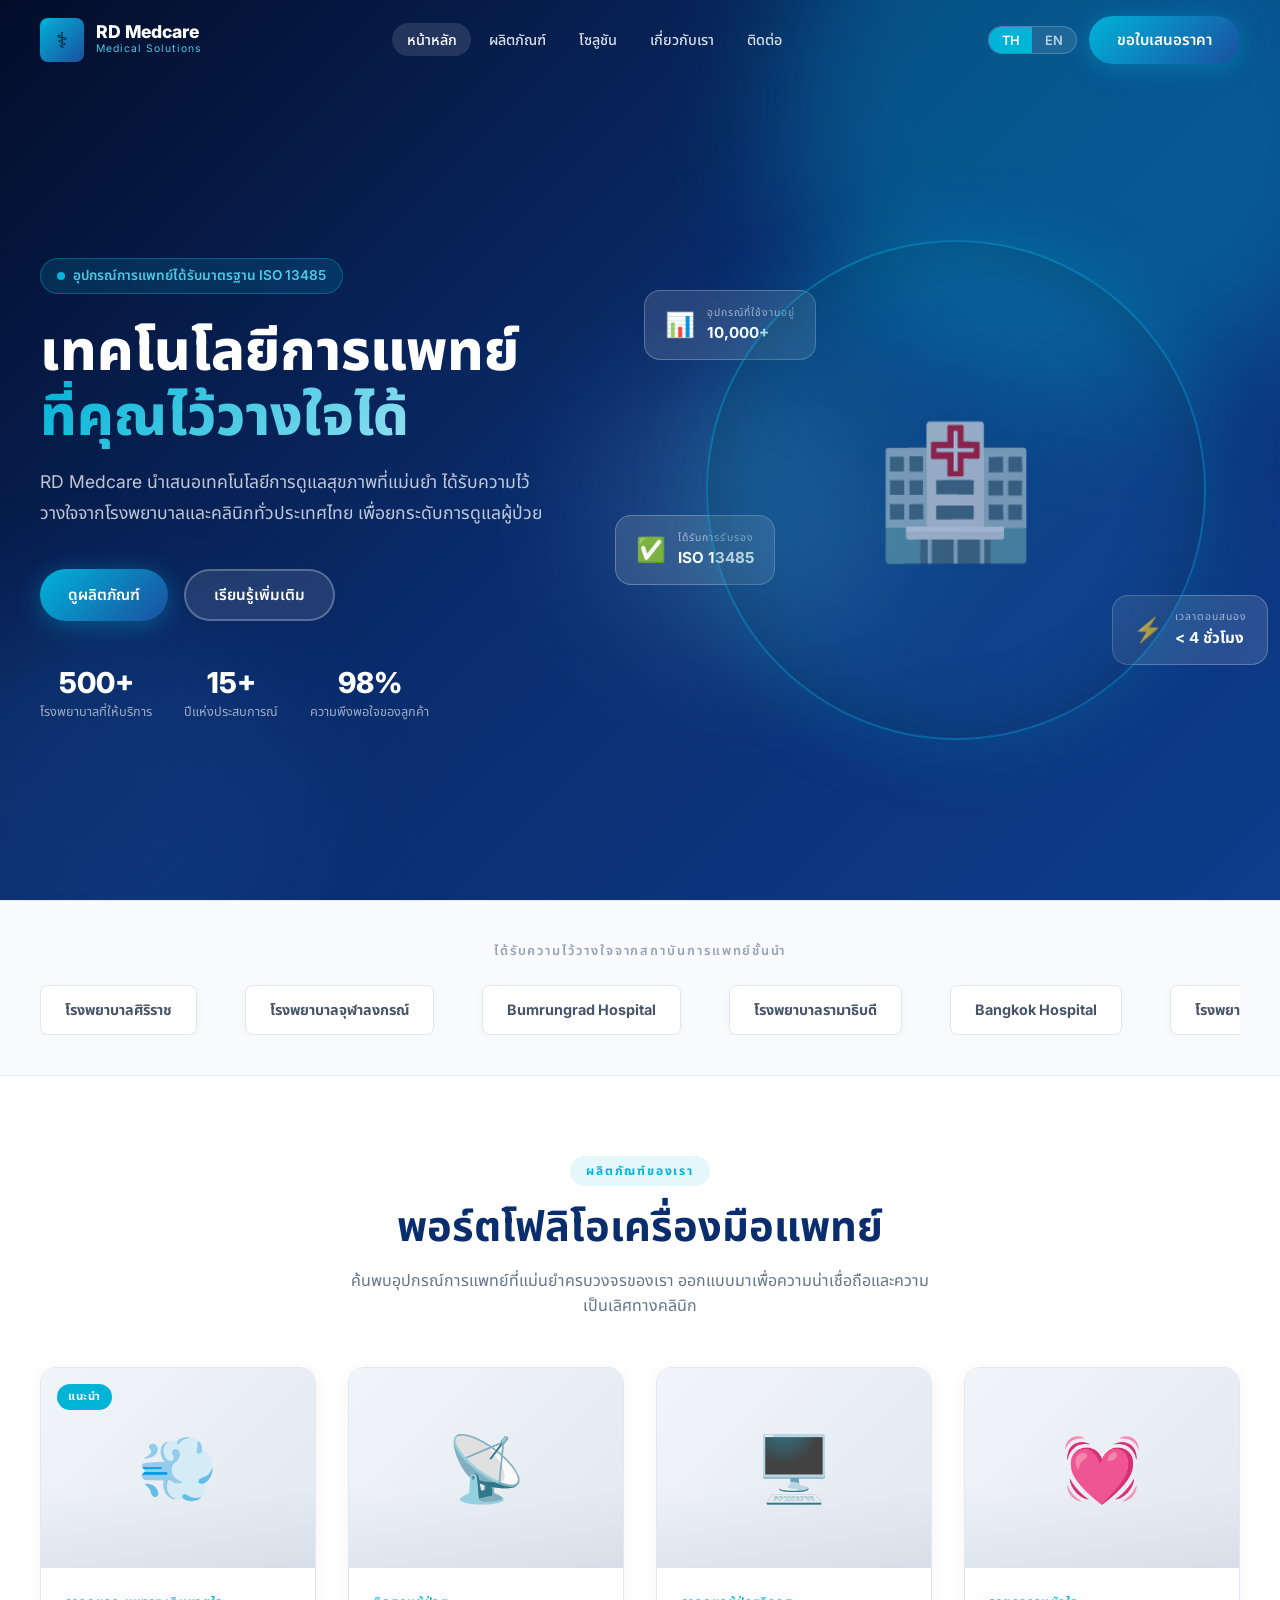
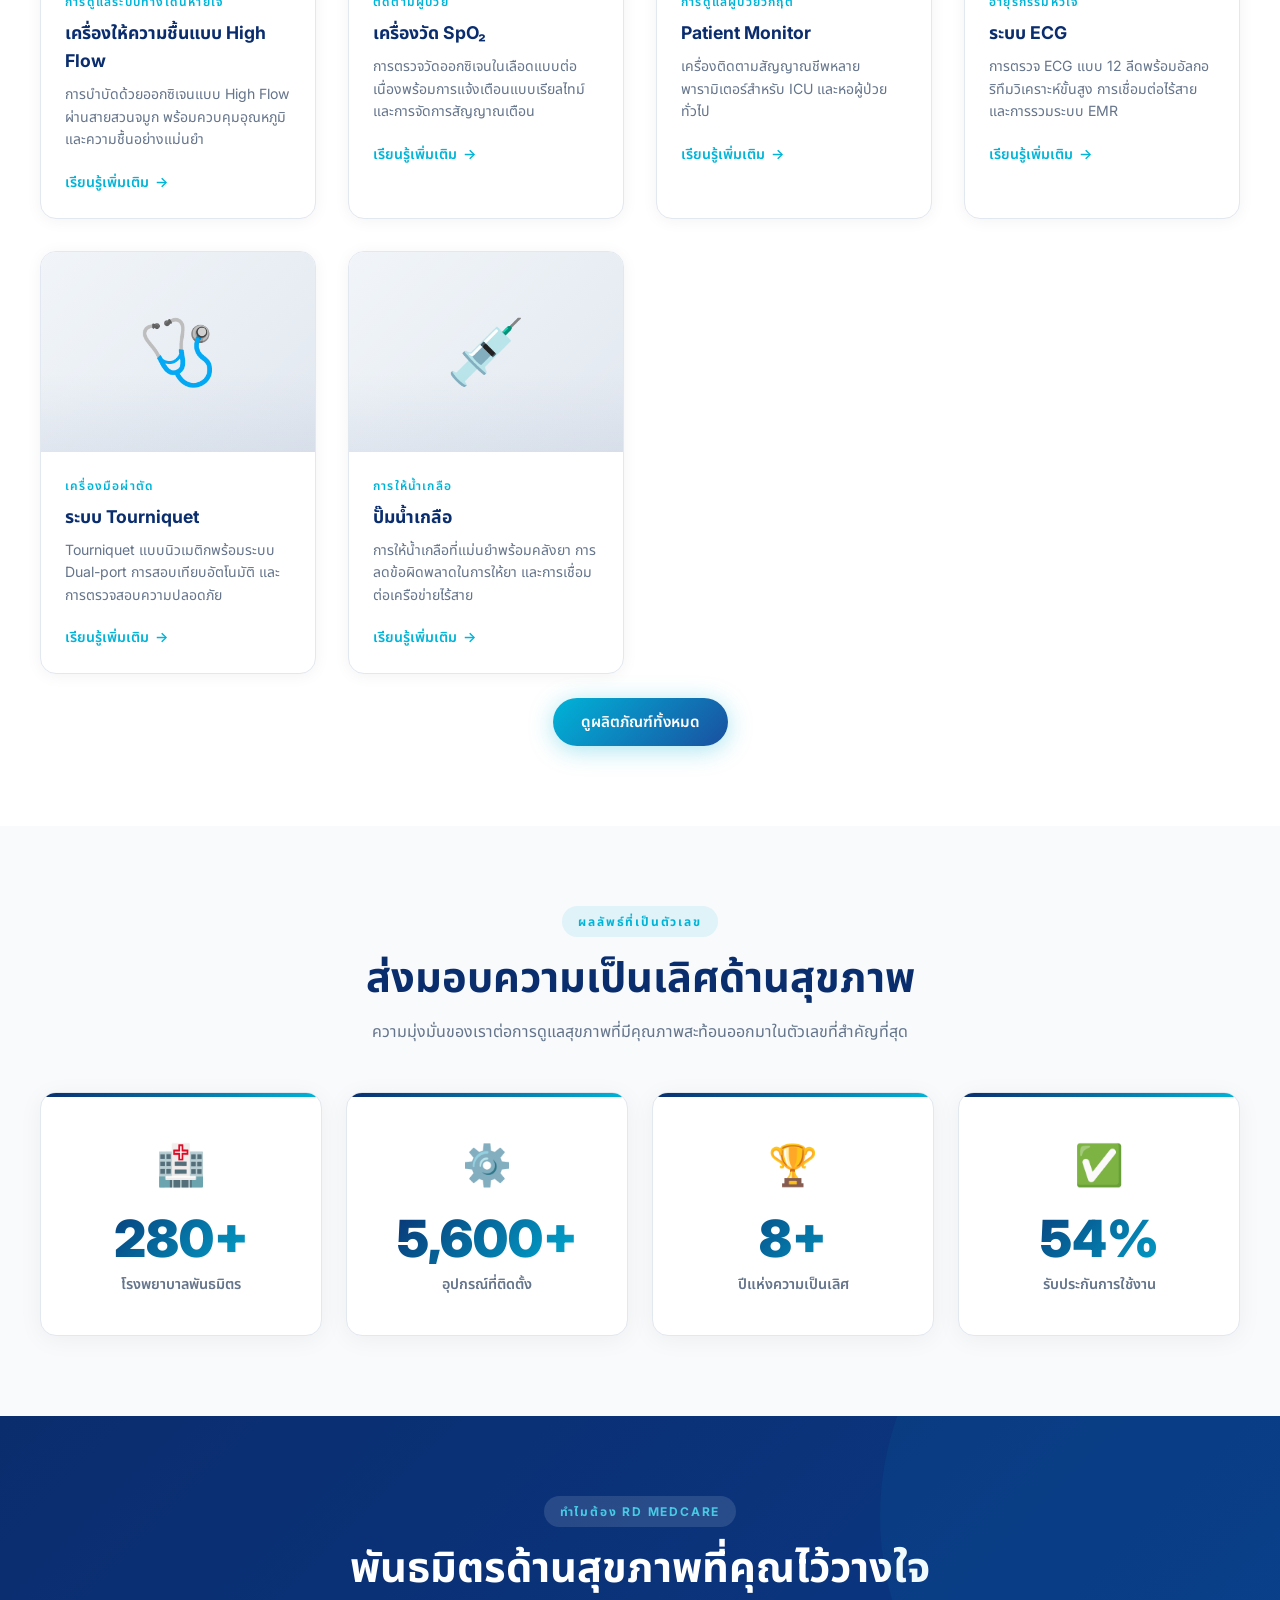
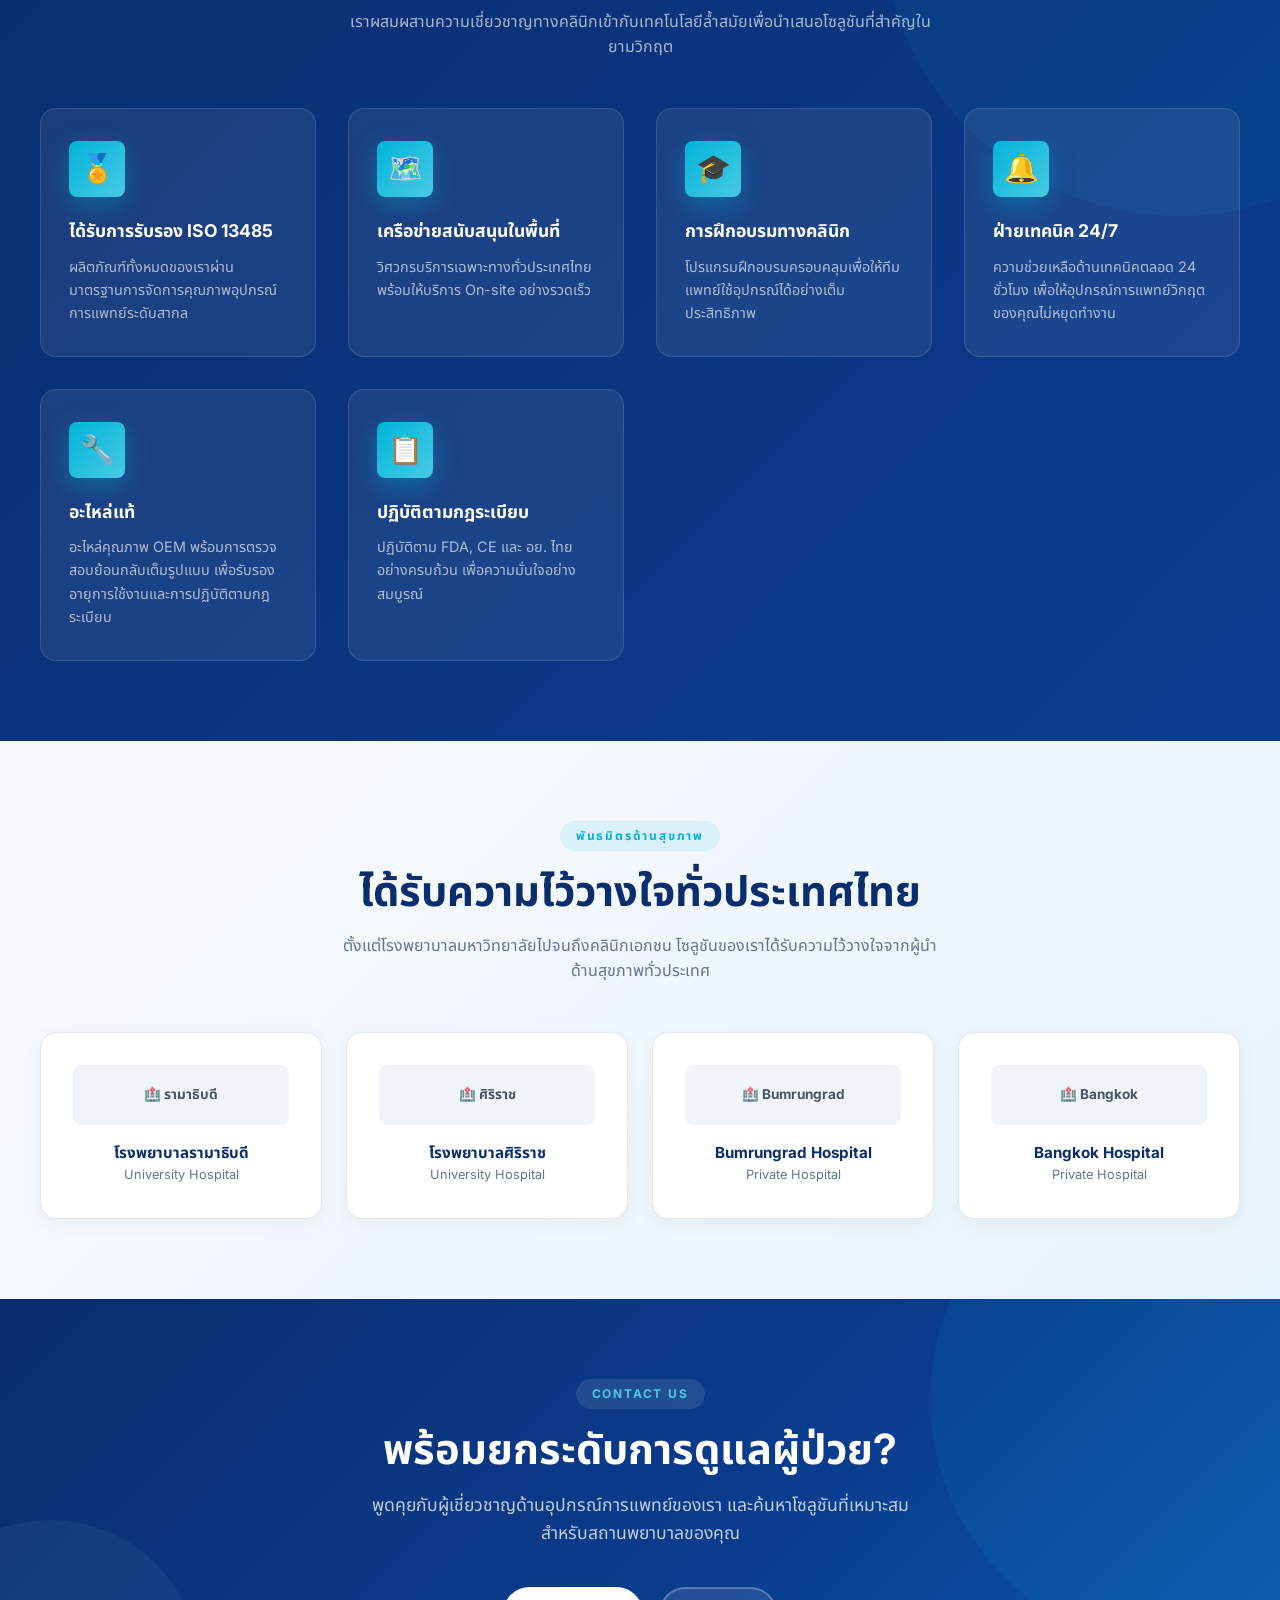
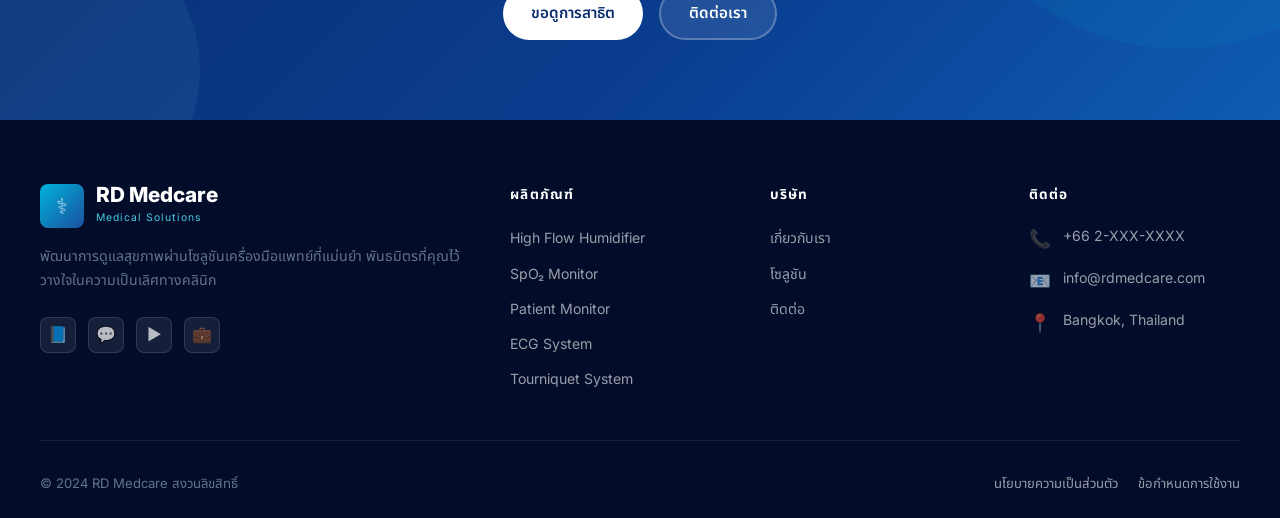
==== index.html @ b1c6a7ce "Initial RD Medcare Netlify website" ====
<!DOCTYPE html>
<html lang="th">
<head>
  <meta charset="UTF-8" />
  <meta name="viewport" content="width=device-width, initial-scale=1.0" />
  <title>RD Medcare – Advanced Medical Equipment Solutions Thailand</title>

  <!-- SEO Meta Tags -->
  <meta name="description" content="RD Medcare นำเสนออุปกรณ์การแพทย์ขั้นสูง ได้แก่ High Flow Humidifier, SpO2 Monitor, Patient Monitor, ECG System และ Tourniquet System สำหรับโรงพยาบาลและคลินิกทั่วประเทศไทย" />
  <meta name="keywords" content="medical equipment Thailand, high flow humidifier, SpO2 monitor, patient monitor, ECG system, tourniquet, อุปกรณ์การแพทย์, RD Medcare" />
  <meta name="author" content="RD Medcare" />
  <meta name="robots" content="index, follow" />
  <link rel="canonical" href="https://rdmedcare.netlify.app/" />

  <!-- Open Graph -->
  <meta property="og:type"        content="website" />
  <meta property="og:url"         content="https://rdmedcare.netlify.app/" />
  <meta property="og:title"       content="RD Medcare – Advanced Medical Equipment Solutions" />
  <meta property="og:description" content="Premium medical equipment solutions trusted by hospitals across Thailand." />
  <!-- REPLACE: og:image with real branded banner 1200x630px -->
  <meta property="og:image"       content="https://rdmedcare.netlify.app/assets/images/og-image.jpg" />
  <meta property="og:locale"      content="th_TH" />
  <meta property="og:locale:alternate" content="en_US" />

  <!-- Twitter Card -->
  <meta name="twitter:card"        content="summary_large_image" />
  <meta name="twitter:title"       content="RD Medcare – Medical Equipment Thailand" />
  <meta name="twitter:description" content="Premium medical equipment solutions trusted by hospitals across Thailand." />

  <!-- Fonts -->
  <link rel="preconnect" href="https://fonts.googleapis.com" />
  <link rel="preconnect" href="https://fonts.gstatic.com" crossorigin />
  <link href="https://fonts.googleapis.com/css2?family=Inter:wght@400;500;600;700;800;900&family=Noto+Sans+Thai:wght@400;500;600;700;800&display=swap" rel="stylesheet" />

  <!-- Styles -->
  <link rel="stylesheet" href="assets/css/styles.css" />

  <!-- Favicon: REPLACE with real favicon -->
  <link rel="icon" type="image/svg+xml" href="data:image/svg+xml,%3Csvg xmlns='http://www.w3.org/2000/svg' viewBox='0 0 100 100'%3E%3Crect width='100' height='100' rx='20' fill='%230a2d6e'/%3E%3Ctext y='72' x='50' text-anchor='middle' font-size='60' fill='%2300b4d8'%3E%E2%9A%95%3C/text%3E%3C/svg%3E" />

  <!-- Structured Data -->
  <script type="application/ld+json">
  {
    "@context": "https://schema.org",
    "@type": "MedicalOrganization",
    "name": "RD Medcare",
    "url": "https://rdmedcare.netlify.app",
    "logo": "https://rdmedcare.netlify.app/assets/images/logo.png",
    "description": "Leading medical equipment distributor in Thailand",
    "address": {
      "@type": "PostalAddress",
      "addressCountry": "TH"
    },
    "contactPoint": {
      "@type": "ContactPoint",
      "contactType": "sales",
      "availableLanguage": ["Thai", "English"]
    }
  }
  </script>
</head>
<body>

<!-- ════════════════════════════════════════════
     NAVBAR
════════════════════════════════════════════ -->
<nav class="navbar" id="navbar">
  <div class="container">
    <div class="nav-inner">
      <a href="index.html" class="nav-logo">
        <div class="nav-logo-icon">⚕</div>
        <div class="nav-logo-text">
          <span class="nav-logo-name">RD Medcare</span>
          <span class="nav-logo-tagline">Medical Solutions</span>
        </div>
      </a>

      <ul class="nav-links">
        <li><a href="index.html"    data-i18n="nav_home"     >Home</a></li>
        <li><a href="products.html" data-i18n="nav_products"  >Products</a></li>
        <li><a href="solutions.html"data-i18n="nav_solutions" >Solutions</a></li>
        <li><a href="about.html"    data-i18n="nav_about"     >About</a></li>
        <li><a href="contact.html"  data-i18n="nav_contact"   >Contact</a></li>
      </ul>

      <div class="nav-right">
        <div class="lang-switcher">
          <button class="lang-btn" data-lang="th">TH</button>
          <button class="lang-btn" data-lang="en">EN</button>
        </div>
        <a href="contact.html" class="btn btn-primary nav-cta" data-i18n="nav_cta">Get a Quote</a>
        <button class="hamburger" id="hamburger" aria-label="Menu">
          <span></span><span></span><span></span>
        </button>
      </div>
    </div>
  </div>
</nav>

<!-- Mobile Menu -->
<div class="mobile-menu" id="mobileMenu">
  <a href="index.html"    data-i18n="nav_home">Home</a>
  <a href="products.html" data-i18n="nav_products">Products</a>
  <a href="solutions.html"data-i18n="nav_solutions">Solutions</a>
  <a href="about.html"    data-i18n="nav_about">About</a>
  <a href="contact.html"  data-i18n="nav_contact">Contact</a>
  <a href="contact.html" class="btn btn-primary" data-i18n="nav_cta">Get a Quote</a>
</div>

<!-- ════════════════════════════════════════════
     HERO SECTION
════════════════════════════════════════════ -->
<section class="hero" id="home">
  <div class="hero-bg-orb orb-1"></div>
  <div class="hero-bg-orb orb-2"></div>
  <div class="hero-bg-orb orb-3"></div>

  <div class="container">
    <div class="hero-grid">
      <!-- Text -->
      <div class="hero-content">
        <div class="hero-badge" data-i18n="hero_badge">ISO 13485 Certified Medical Devices</div>
        <h1 class="hero-title">
          <span data-i18n="hero_title1">Advanced Medical</span><br/>
          <span class="gradient-text" data-i18n="hero_title2">Equipment Solutions</span>
        </h1>
        <p class="hero-desc" data-i18n="hero_desc">
          RD Medcare delivers precision healthcare technology trusted by hospitals and clinics across Thailand.
        </p>
        <div class="hero-actions">
          <a href="products.html" class="btn btn-primary" data-i18n="hero_cta1">Explore Products</a>
          <a href="about.html"    class="btn btn-outline" data-i18n="hero_cta2">Learn More</a>
        </div>
        <div class="hero-stats">
          <div class="hero-stat">
            <div class="hero-stat-num" data-i18n="hero_stat1_num">500+</div>
            <div class="hero-stat-label" data-i18n="hero_stat1_lbl">Hospitals Served</div>
          </div>
          <div class="hero-stat">
            <div class="hero-stat-num" data-i18n="hero_stat2_num">15+</div>
            <div class="hero-stat-label" data-i18n="hero_stat2_lbl">Years Experience</div>
          </div>
          <div class="hero-stat">
            <div class="hero-stat-num" data-i18n="hero_stat3_num">98%</div>
            <div class="hero-stat-label" data-i18n="hero_stat3_lbl">Client Satisfaction</div>
          </div>
        </div>
      </div>

      <!-- Visual -->
      <div class="hero-visual">
        <!-- Floating Info Cards -->
        <div class="hero-float-card float-card-1">
          <span class="card-icon">📊</span>
          <div class="card-info">
            <div class="card-label" data-i18n="hero_card1_lbl">Devices Active</div>
            <div class="card-value" data-i18n="hero_card1_val">10,000+</div>
          </div>
        </div>
        <div class="hero-float-card float-card-2">
          <span class="card-icon">⚡</span>
          <div class="card-info">
            <div class="card-label" data-i18n="hero_card2_lbl">Response Time</div>
            <div class="card-value" data-i18n="hero_card2_val">&lt; 4 Hours</div>
          </div>
        </div>
        <div class="hero-float-card float-card-3">
          <span class="card-icon">✅</span>
          <div class="card-info">
            <div class="card-label" data-i18n="hero_card3_lbl">Certified</div>
            <div class="card-value" data-i18n="hero_card3_val">ISO 13485</div>
          </div>
        </div>

        <!-- Hero image circle: REPLACE inner content with real product image -->
        <div class="hero-img-wrap">
          <div class="hero-img-circle">
            <!-- REPLACE: Place real product hero image here -->
            <!-- <img src="assets/images/hero-product.png" alt="RD Medcare Medical Equipment" style="width:85%; object-fit:contain; position:relative; z-index:1;" /> -->
            <span class="hero-img-placeholder">🏥</span>
          </div>
        </div>
      </div>
    </div>
  </div>
</section>

<!-- ════════════════════════════════════════════
     TRUSTED PARTNERS STRIP
════════════════════════════════════════════ -->
<div class="trusted-strip">
  <div class="container">
    <p class="trusted-label" data-i18n="trusted_label">Trusted by Leading Healthcare Institutions</p>
    <div class="logo-track-wrap">
      <div class="logo-track">
        <!-- REPLACE: Add real hospital/partner logos or keep as text -->
        <div class="logo-item">โรงพยาบาลศิริราช</div>
        <div class="logo-item">โรงพยาบาลจุฬาลงกรณ์</div>
        <div class="logo-item">Bumrungrad Hospital</div>
        <div class="logo-item">โรงพยาบาลรามาธิบดี</div>
        <div class="logo-item">Bangkok Hospital</div>
        <div class="logo-item">โรงพยาบาลมหาราชนครเชียงใหม่</div>
        <div class="logo-item">Samitivej Hospital</div>
        <div class="logo-item">โรงพยาบาลพระมงกุฎ</div>
        <div class="logo-item">Paolo Memorial Hospital</div>
        <div class="logo-item">โรงพยาบาลสงขลา</div>
      </div>
    </div>
  </div>
</div>

<!-- ════════════════════════════════════════════
     PRODUCT SHOWCASE
════════════════════════════════════════════ -->
<section class="section products-section" id="products">
  <div class="container">
    <div class="text-center">
      <span class="section-label" data-i18n="products_label">Our Products</span>
      <h2 class="section-title" data-i18n="products_title">Medical Equipment Portfolio</h2>
      <p class="section-subtitle" data-i18n="products_subtitle">
        Discover our comprehensive range of precision medical devices.
      </p>
    </div>

    <div class="grid-3">
      <!-- Product 1: High Flow Humidifier -->
      <div class="product-card fade-up">
        <div class="product-card-img">
          <!-- REPLACE: <img src="assets/images/products/high-flow-humidifier.jpg" alt="High Flow Humidifier" style="width:100%;height:100%;object-fit:cover;"/> -->
          <span class="product-card-badge" data-i18n="products_badge">Featured</span>
          💨
        </div>
        <div class="product-card-body">
          <div class="product-card-tag" data-i18n="prod1_tag">Respiratory Care</div>
          <h3 class="product-card-name" data-i18n="prod1_name">High Flow Humidifier</h3>
          <p class="product-card-desc" data-i18n="prod1_desc">Advanced high-flow nasal cannula therapy with precise temperature and humidity control.</p>
          <div class="product-card-footer">
            <a href="products.html#hfh" class="product-learn">
              <span data-i18n="prod_learn">Learn More</span> →
            </a>
          </div>
        </div>
      </div>

      <!-- Product 2: SpO2 Monitor -->
      <div class="product-card fade-up">
        <div class="product-card-img">
          <!-- REPLACE: <img src="assets/images/products/spo2-monitor.jpg" alt="SpO2 Monitor" style="width:100%;height:100%;object-fit:cover;"/> -->
          📡
        </div>
        <div class="product-card-body">
          <div class="product-card-tag" data-i18n="prod2_tag">Patient Monitoring</div>
          <h3 class="product-card-name" data-i18n="prod2_name">SpO₂ Monitor</h3>
          <p class="product-card-desc" data-i18n="prod2_desc">Continuous pulse oximetry monitoring with real-time alerts and waveform display.</p>
          <div class="product-card-footer">
            <a href="products.html#spo2" class="product-learn">
              <span data-i18n="prod_learn">Learn More</span> →
            </a>
          </div>
        </div>
      </div>

      <!-- Product 3: Patient Monitor -->
      <div class="product-card fade-up">
        <div class="product-card-img">
          <!-- REPLACE: <img src="assets/images/products/patient-monitor.jpg" alt="Patient Monitor" style="width:100%;height:100%;object-fit:cover;"/> -->
          🖥️
        </div>
        <div class="product-card-body">
          <div class="product-card-tag" data-i18n="prod3_tag">Critical Care</div>
          <h3 class="product-card-name" data-i18n="prod3_name">Patient Monitor</h3>
          <p class="product-card-desc" data-i18n="prod3_desc">Multi-parameter bedside monitor for comprehensive vital signs tracking in ICU and ward.</p>
          <div class="product-card-footer">
            <a href="products.html#pm" class="product-learn">
              <span data-i18n="prod_learn">Learn More</span> →
            </a>
          </div>
        </div>
      </div>

      <!-- Product 4: ECG System -->
      <div class="product-card fade-up">
        <div class="product-card-img">
          <!-- REPLACE: <img src="assets/images/products/ecg-system.jpg" alt="ECG System" style="width:100%;height:100%;object-fit:cover;"/> -->
          💓
        </div>
        <div class="product-card-body">
          <div class="product-card-tag" data-i18n="prod4_tag">Cardiology</div>
          <h3 class="product-card-name" data-i18n="prod4_name">ECG System</h3>
          <p class="product-card-desc" data-i18n="prod4_desc">12-lead diagnostic ECG with advanced analysis algorithms and wireless connectivity.</p>
          <div class="product-card-footer">
            <a href="products.html#ecg" class="product-learn">
              <span data-i18n="prod_learn">Learn More</span> →
            </a>
          </div>
        </div>
      </div>

      <!-- Product 5: Tourniquet System -->
      <div class="product-card fade-up">
        <div class="product-card-img">
          <!-- REPLACE: <img src="assets/images/products/tourniquet.jpg" alt="Tourniquet System" style="width:100%;height:100%;object-fit:cover;"/> -->
          🩺
        </div>
        <div class="product-card-body">
          <div class="product-card-tag" data-i18n="prod5_tag">Surgical Tools</div>
          <h3 class="product-card-name" data-i18n="prod5_name">Tourniquet System</h3>
          <p class="product-card-desc" data-i18n="prod5_desc">Pneumatic tourniquet with dual-port capability and comprehensive safety monitoring.</p>
          <div class="product-card-footer">
            <a href="products.html#tourniquet" class="product-learn">
              <span data-i18n="prod_learn">Learn More</span> →
            </a>
          </div>
        </div>
      </div>

      <!-- Product 6: Infusion Pump -->
      <div class="product-card fade-up">
        <div class="product-card-img">
          <!-- REPLACE: <img src="assets/images/products/infusion-pump.jpg" alt="Infusion Pump" style="width:100%;height:100%;object-fit:cover;"/> -->
          💉
        </div>
        <div class="product-card-body">
          <div class="product-card-tag" data-i18n="prod6_tag">Ventilation</div>
          <h3 class="product-card-name" data-i18n="prod6_name">Infusion Pump</h3>
          <p class="product-card-desc" data-i18n="prod6_desc">Precision volumetric infusion with drug library and dose error reduction system.</p>
          <div class="product-card-footer">
            <a href="products.html#infusion" class="product-learn">
              <span data-i18n="prod_learn">Learn More</span> →
            </a>
          </div>
        </div>
      </div>
    </div>

    <div class="text-center mt-3">
      <a href="products.html" class="btn btn-primary" data-i18n="products_view">View All Products</a>
    </div>
  </div>
</section>

<!-- ════════════════════════════════════════════
     INFOGRAPHIC / STATS SECTION
════════════════════════════════════════════ -->
<section class="section stats-section" id="stats">
  <div class="container">
    <div class="text-center">
      <span class="section-label" data-i18n="stats_label">Impact by Numbers</span>
      <h2 class="section-title" data-i18n="stats_title">Delivering Healthcare Excellence</h2>
      <p class="section-subtitle" data-i18n="stats_subtitle">
        Our commitment to quality healthcare is reflected in the numbers.
      </p>
    </div>

    <div class="grid-4">
      <div class="stat-card fade-up">
        <span class="stat-icon">🏥</span>
        <div class="stat-number" data-count="500" data-suffix="+">0+</div>
        <div class="stat-label" data-i18n="stat1_lbl">Partner Hospitals</div>
      </div>
      <div class="stat-card fade-up">
        <span class="stat-icon">⚙️</span>
        <div class="stat-number" data-count="10000" data-suffix="+">0+</div>
        <div class="stat-label" data-i18n="stat2_lbl">Devices Installed</div>
      </div>
      <div class="stat-card fade-up">
        <span class="stat-icon">🏆</span>
        <div class="stat-number" data-count="15" data-suffix="+">0+</div>
        <div class="stat-label" data-i18n="stat3_lbl">Years of Excellence</div>
      </div>
      <div class="stat-card fade-up">
        <span class="stat-icon">✅</span>
        <div class="stat-number" data-count="98" data-suffix="%">0%</div>
        <div class="stat-label" data-i18n="stat4_lbl">Uptime Guarantee</div>
      </div>
    </div>
  </div>
</section>

<!-- ════════════════════════════════════════════
     WHY CHOOSE RD MEDCARE
════════════════════════════════════════════ -->
<section class="section why-section" id="why">
  <div class="container">
    <div class="text-center">
      <span class="section-label" style="background:rgba(255,255,255,0.12);color:var(--accent-light);" data-i18n="why_label">Why RD Medcare</span>
      <h2 class="section-title text-white" data-i18n="why_title">Your Trusted Healthcare Partner</h2>
      <p class="section-subtitle" style="color:rgba(255,255,255,0.65);" data-i18n="why_subtitle">
        We combine clinical expertise with cutting-edge technology.
      </p>
    </div>

    <div class="grid-3">
      <div class="why-card fade-up">
        <div class="why-icon">🏅</div>
        <h3 class="why-title" data-i18n="why1_title">ISO 13485 Certified</h3>
        <p class="why-desc"  data-i18n="why1_desc">International medical device quality management standards.</p>
      </div>
      <div class="why-card fade-up">
        <div class="why-icon">🗺️</div>
        <h3 class="why-title" data-i18n="why2_title">Local Support Network</h3>
        <p class="why-desc"  data-i18n="why2_desc">Dedicated service engineers across Thailand for rapid on-site support.</p>
      </div>
      <div class="why-card fade-up">
        <div class="why-icon">🎓</div>
        <h3 class="why-title" data-i18n="why3_title">Clinical Training</h3>
        <p class="why-desc"  data-i18n="why3_desc">Comprehensive in-service training programs for your healthcare team.</p>
      </div>
      <div class="why-card fade-up">
        <div class="why-icon">🔔</div>
        <h3 class="why-title" data-i18n="why4_title">24/7 Technical Support</h3>
        <p class="why-desc"  data-i18n="why4_desc">Round-the-clock technical assistance to ensure zero downtime.</p>
      </div>
      <div class="why-card fade-up">
        <div class="why-icon">🔧</div>
        <h3 class="why-title" data-i18n="why5_title">Genuine Spare Parts</h3>
        <p class="why-desc"  data-i18n="why5_desc">OEM-quality parts with full traceability and regulatory compliance.</p>
      </div>
      <div class="why-card fade-up">
        <div class="why-icon">📋</div>
        <h3 class="why-title" data-i18n="why6_title">Regulatory Compliance</h3>
        <p class="why-desc"  data-i18n="why6_desc">Full compliance with FDA, CE, and Thai FDA requirements.</p>
      </div>
    </div>
  </div>
</section>

<!-- ════════════════════════════════════════════
     TRUSTED HEALTHCARE PARTNER
════════════════════════════════════════════ -->
<section class="section partners-section" id="partners">
  <div class="container">
    <div class="text-center">
      <span class="section-label" data-i18n="partners_label">Healthcare Partners</span>
      <h2 class="section-title" data-i18n="partners_title">Trusted Across Thailand</h2>
      <p class="section-subtitle" data-i18n="partners_subtitle">
        From university hospitals to private clinics, trusted by healthcare leaders nationwide.
      </p>
    </div>

    <div class="grid-4">
      <!-- REPLACE: Add real partner logos inside partner-logo div -->
      <div class="partner-card fade-up">
        <div class="partner-logo">🏥 รามาธิบดี</div>
        <div class="partner-name">โรงพยาบาลรามาธิบดี</div>
        <div class="partner-type">University Hospital</div>
      </div>
      <div class="partner-card fade-up">
        <div class="partner-logo">🏥 ศิริราช</div>
        <div class="partner-name">โรงพยาบาลศิริราช</div>
        <div class="partner-type">University Hospital</div>
      </div>
      <div class="partner-card fade-up">
        <div class="partner-logo">🏥 Bumrungrad</div>
        <div class="partner-name">Bumrungrad Hospital</div>
        <div class="partner-type">Private Hospital</div>
      </div>
      <div class="partner-card fade-up">
        <div class="partner-logo">🏥 Bangkok</div>
        <div class="partner-name">Bangkok Hospital</div>
        <div class="partner-type">Private Hospital</div>
      </div>
    </div>
  </div>
</section>

<!-- ════════════════════════════════════════════
     CONTACT CTA
════════════════════════════════════════════ -->
<section class="section cta-section">
  <div class="container">
    <div class="cta-inner">
      <span class="section-label" style="background:rgba(255,255,255,0.1);color:var(--accent-light);">Contact Us</span>
      <h2 class="cta-title" data-i18n="cta_title">Ready to Elevate Patient Care?</h2>
      <p class="cta-desc" data-i18n="cta_desc">
        Talk to our medical equipment specialists and discover the right solutions for your facility.
      </p>
      <div class="cta-actions">
        <a href="contact.html" class="btn btn-white"   data-i18n="cta_btn1">Request a Demo</a>
        <a href="contact.html" class="btn btn-outline" data-i18n="cta_btn2">Contact Us</a>
      </div>
    </div>
  </div>
</section>

<!-- ════════════════════════════════════════════
     FOOTER
════════════════════════════════════════════ -->
<footer class="footer">
  <div class="container">
    <div class="footer-grid">
      <!-- Brand -->
      <div class="footer-brand">
        <div class="nav-logo">
          <div class="nav-logo-icon">⚕</div>
          <div class="nav-logo-text">
            <span class="nav-logo-name">RD Medcare</span>
            <span class="nav-logo-tagline">Medical Solutions</span>
          </div>
        </div>
        <p class="footer-desc" data-i18n="footer_desc">
          Advancing healthcare through precision medical equipment solutions.
        </p>
        <div class="footer-socials">
          <a href="#" class="social-btn" aria-label="Facebook">📘</a>
          <a href="#" class="social-btn" aria-label="LINE">💬</a>
          <a href="#" class="social-btn" aria-label="YouTube">▶️</a>
          <a href="#" class="social-btn" aria-label="LinkedIn">💼</a>
        </div>
      </div>

      <!-- Products -->
      <div>
        <div class="footer-col-title" data-i18n="footer_products">Products</div>
        <ul class="footer-links">
          <li><a href="products.html#hfh">High Flow Humidifier</a></li>
          <li><a href="products.html#spo2">SpO₂ Monitor</a></li>
          <li><a href="products.html#pm">Patient Monitor</a></li>
          <li><a href="products.html#ecg">ECG System</a></li>
          <li><a href="products.html#tourniquet">Tourniquet System</a></li>
        </ul>
      </div>

      <!-- Company -->
      <div>
        <div class="footer-col-title" data-i18n="footer_company">Company</div>
        <ul class="footer-links">
          <li><a href="about.html"    data-i18n="nav_about">About</a></li>
          <li><a href="solutions.html"data-i18n="nav_solutions">Solutions</a></li>
          <li><a href="contact.html"  data-i18n="nav_contact">Contact</a></li>
        </ul>
      </div>

      <!-- Contact -->
      <div>
        <div class="footer-col-title" data-i18n="footer_contact">Contact</div>
        <div class="footer-contact-item">
          <span>📞</span>
          <!-- REPLACE: with real phone number -->
          <span>+66 2-XXX-XXXX</span>
        </div>
        <div class="footer-contact-item">
          <span>📧</span>
          <!-- REPLACE: with real email -->
          <span>info@rdmedcare.com</span>
        </div>
        <div class="footer-contact-item">
          <span>📍</span>
          <!-- REPLACE: with real address -->
          <span>Bangkok, Thailand</span>
        </div>
      </div>
    </div>

    <div class="footer-bottom">
      <p class="footer-copy" data-i18n="footer_copy">© 2024 RD Medcare. All rights reserved.</p>
      <div class="footer-legal">
        <a href="#" data-i18n="footer_privacy">Privacy</a>
        <a href="#" data-i18n="footer_terms">Terms</a>
      </div>
    </div>
  </div>
</footer>

<!-- Scroll to top -->
<button class="scroll-top" id="scrollTop" aria-label="Scroll to top">↑</button>

<!-- Scripts -->
<script src="assets/js/lang.js"></script>
<script src="assets/js/main.js"></script>
</body>
</html>
---- assets/css/styles.css ----
/* ============================================================
   RD Medcare – Premium Healthcare Website
   Design System: Glassmorphism / Blue-Cyan / Medical Premium
   ============================================================ */

/* ─── CSS Custom Properties ─────────────────────────────── */
:root {
  --primary:       #0a2d6e;
  --primary-light: #1a4fa0;
  --accent:        #00b4d8;
  --accent-light:  #48cae4;
  --accent-glow:   #90e0ef;
  --white:         #ffffff;
  --gray-50:       #f8fafc;
  --gray-100:      #f1f5f9;
  --gray-200:      #e2e8f0;
  --gray-400:      #94a3b8;
  --gray-600:      #475569;
  --gray-800:      #1e293b;
  --text-main:     #0f172a;
  --text-muted:    #64748b;

  --glass-bg:      rgba(255, 255, 255, 0.10);
  --glass-border:  rgba(255, 255, 255, 0.25);
  --glass-shadow:  0 8px 32px rgba(0, 0, 0, 0.18);

  --radius-sm:  8px;
  --radius-md:  16px;
  --radius-lg:  24px;
  --radius-xl:  40px;

  --transition: 0.35s cubic-bezier(0.4, 0, 0.2, 1);
  --font-sans:  'Inter', 'Noto Sans Thai', sans-serif;
}

/* ─── Reset ─────────────────────────────────────────────── */
*, *::before, *::after { box-sizing: border-box; margin: 0; padding: 0; }
html { scroll-behavior: smooth; font-size: 16px; }
body {
  font-family: var(--font-sans);
  color: var(--text-main);
  background: var(--white);
  line-height: 1.6;
  overflow-x: hidden;
}
img { max-width: 100%; height: auto; display: block; }
a  { text-decoration: none; color: inherit; }
ul { list-style: none; }
button { cursor: pointer; border: none; background: none; font-family: inherit; }

/* ─── Typography ─────────────────────────────────────────── */
h1 { font-size: clamp(2rem, 5vw, 3.5rem); font-weight: 800; line-height: 1.15; }
h2 { font-size: clamp(1.6rem, 3.5vw, 2.6rem); font-weight: 700; line-height: 1.2; }
h3 { font-size: clamp(1.1rem, 2vw, 1.4rem); font-weight: 600; }
p  { font-size: 1rem; color: var(--text-muted); }

/* ─── Layout Helpers ─────────────────────────────────────── */
.container {
  width: min(1200px, 94vw);
  margin-inline: auto;
}
.section { padding: 5rem 0; }
.section-sm { padding: 3rem 0; }
.grid-2 { display: grid; grid-template-columns: repeat(auto-fit, minmax(280px, 1fr)); gap: 2rem; }
.grid-3 { display: grid; grid-template-columns: repeat(auto-fit, minmax(240px, 1fr)); gap: 2rem; }
.grid-4 { display: grid; grid-template-columns: repeat(auto-fit, minmax(200px, 1fr)); gap: 1.5rem; }
.flex-center { display: flex; align-items: center; justify-content: center; }
.text-center { text-align: center; }

/* ─── Section Labels ─────────────────────────────────────── */
.section-label {
  display: inline-block;
  font-size: 0.75rem;
  font-weight: 700;
  letter-spacing: 0.15em;
  text-transform: uppercase;
  color: var(--accent);
  background: rgba(0, 180, 216, 0.1);
  padding: 0.35rem 1rem;
  border-radius: 999px;
  margin-bottom: 1rem;
}
.section-title {
  color: var(--primary);
  margin-bottom: 1rem;
}
.section-subtitle {
  max-width: 600px;
  margin-inline: auto;
  margin-bottom: 3rem;
  color: var(--text-muted);
}

/* ─── Buttons ────────────────────────────────────────────── */
.btn {
  display: inline-flex;
  align-items: center;
  gap: 0.5rem;
  padding: 0.75rem 1.75rem;
  border-radius: 999px;
  font-weight: 600;
  font-size: 0.95rem;
  transition: var(--transition);
}
.btn-primary {
  background: linear-gradient(135deg, var(--accent), var(--primary-light));
  color: var(--white);
  box-shadow: 0 4px 24px rgba(0, 180, 216, 0.35);
}
.btn-primary:hover {
  transform: translateY(-2px);
  box-shadow: 0 8px 32px rgba(0, 180, 216, 0.5);
}
.btn-outline {
  border: 2px solid var(--glass-border);
  color: var(--white);
  background: var(--glass-bg);
  backdrop-filter: blur(8px);
}
.btn-outline:hover {
  background: rgba(255,255,255,0.2);
  border-color: var(--accent-light);
}
.btn-white {
  background: var(--white);
  color: var(--primary);
}
.btn-white:hover {
  background: var(--gray-100);
  transform: translateY(-2px);
}

/* ─── Glass Card ─────────────────────────────────────────── */
.glass-card {
  background: var(--glass-bg);
  border: 1px solid var(--glass-border);
  backdrop-filter: blur(16px);
  -webkit-backdrop-filter: blur(16px);
  border-radius: var(--radius-md);
  box-shadow: var(--glass-shadow);
}

/* ─── Navbar ─────────────────────────────────────────────── */
.navbar {
  position: fixed;
  top: 0; left: 0; right: 0;
  z-index: 1000;
  padding: 1rem 0;
  transition: var(--transition);
}
.navbar.scrolled {
  background: rgba(10, 45, 110, 0.95);
  backdrop-filter: blur(20px);
  -webkit-backdrop-filter: blur(20px);
  box-shadow: 0 2px 32px rgba(0,0,0,0.2);
  padding: 0.6rem 0;
}
.nav-inner {
  display: flex;
  align-items: center;
  justify-content: space-between;
}
.nav-logo {
  display: flex;
  align-items: center;
  gap: 0.75rem;
}
.nav-logo-icon {
  width: 44px; height: 44px;
  background: linear-gradient(135deg, var(--accent), var(--primary-light));
  border-radius: var(--radius-sm);
  display: flex;
  align-items: center;
  justify-content: center;
  font-size: 1.4rem;
}
.nav-logo-text {
  display: flex;
  flex-direction: column;
}
.nav-logo-name {
  font-size: 1.1rem;
  font-weight: 800;
  color: var(--white);
  line-height: 1;
}
.nav-logo-tagline {
  font-size: 0.65rem;
  color: var(--accent-light);
  letter-spacing: 0.1em;
}
.nav-links {
  display: flex;
  align-items: center;
  gap: 0.25rem;
}
.nav-links a {
  color: rgba(255,255,255,0.85);
  font-size: 0.9rem;
  font-weight: 500;
  padding: 0.5rem 0.9rem;
  border-radius: 999px;
  transition: var(--transition);
}
.nav-links a:hover, .nav-links a.active {
  color: var(--white);
  background: rgba(255,255,255,0.12);
}
.nav-right {
  display: flex;
  align-items: center;
  gap: 0.75rem;
}
.lang-switcher {
  display: flex;
  align-items: center;
  background: rgba(255,255,255,0.1);
  border: 1px solid rgba(255,255,255,0.2);
  border-radius: 999px;
  overflow: hidden;
}
.lang-btn {
  padding: 0.35rem 0.8rem;
  font-size: 0.8rem;
  font-weight: 600;
  color: rgba(255,255,255,0.7);
  transition: var(--transition);
}
.lang-btn.active {
  background: var(--accent);
  color: var(--white);
}
.lang-btn:hover:not(.active) {
  color: var(--white);
}
.nav-cta {
  display: none;
}
@media (min-width: 900px) { .nav-cta { display: inline-flex; } }

/* ─── Hamburger ──────────────────────────────────────────── */
.hamburger {
  display: flex;
  flex-direction: column;
  gap: 5px;
  padding: 0.5rem;
  cursor: pointer;
}
.hamburger span {
  display: block;
  width: 24px; height: 2px;
  background: var(--white);
  border-radius: 999px;
  transition: var(--transition);
}
.hamburger.open span:nth-child(1) { transform: translateY(7px) rotate(45deg); }
.hamburger.open span:nth-child(2) { opacity: 0; }
.hamburger.open span:nth-child(3) { transform: translateY(-7px) rotate(-45deg); }
@media (min-width: 900px) { .hamburger { display: none; } }

/* ─── Mobile Menu ────────────────────────────────────────── */
.mobile-menu {
  position: fixed;
  top: 0; left: 0; right: 0; bottom: 0;
  z-index: 999;
  background: rgba(10, 45, 110, 0.98);
  backdrop-filter: blur(20px);
  display: flex;
  flex-direction: column;
  align-items: center;
  justify-content: center;
  gap: 2rem;
  transform: translateX(100%);
  transition: transform 0.4s cubic-bezier(0.4, 0, 0.2, 1);
}
.mobile-menu.open { transform: translateX(0); }
.mobile-menu a {
  color: var(--white);
  font-size: 1.4rem;
  font-weight: 700;
  opacity: 0.85;
  transition: var(--transition);
}
.mobile-menu a:hover { opacity: 1; color: var(--accent-light); }
@media (min-width: 900px) { .mobile-menu { display: none !important; } }

/* ─── Hero ───────────────────────────────────────────────── */
.hero {
  min-height: 100svh;
  background: linear-gradient(135deg, #030d2a 0%, #0a2d6e 50%, #0e3d8c 100%);
  position: relative;
  overflow: hidden;
  display: flex;
  align-items: center;
  padding-top: 80px;
}
.hero-bg-orb {
  position: absolute;
  border-radius: 50%;
  filter: blur(60px);
  opacity: 0.3;
  pointer-events: none;
}
.orb-1 {
  width: 600px; height: 600px;
  background: var(--accent);
  top: -200px; right: -100px;
  animation: float 8s ease-in-out infinite;
}
.orb-2 {
  width: 400px; height: 400px;
  background: var(--primary-light);
  bottom: -100px; left: -100px;
  animation: float 10s ease-in-out infinite reverse;
}
.orb-3 {
  width: 300px; height: 300px;
  background: var(--accent-glow);
  top: 40%; right: 30%;
  animation: float 12s ease-in-out infinite 2s;
  opacity: 0.15;
}
@keyframes float {
  0%, 100% { transform: translateY(0) scale(1); }
  50%       { transform: translateY(-30px) scale(1.05); }
}
.hero-grid {
  display: grid;
  grid-template-columns: 1fr 1fr;
  gap: 4rem;
  align-items: center;
  position: relative;
  z-index: 2;
}
@media (max-width: 900px) {
  .hero-grid { grid-template-columns: 1fr; text-align: center; }
  .hero-actions { justify-content: center; }
}
.hero-badge {
  display: inline-flex;
  align-items: center;
  gap: 0.5rem;
  background: rgba(0, 180, 216, 0.15);
  border: 1px solid rgba(0, 180, 216, 0.35);
  border-radius: 999px;
  padding: 0.4rem 1rem;
  margin-bottom: 1.5rem;
  color: var(--accent-light);
  font-size: 0.85rem;
  font-weight: 600;
}
.hero-badge::before {
  content: '';
  width: 8px; height: 8px;
  background: var(--accent);
  border-radius: 50%;
  animation: pulse 2s infinite;
}
@keyframes pulse {
  0%, 100% { opacity: 1; transform: scale(1); }
  50%       { opacity: 0.5; transform: scale(1.4); }
}
.hero-title {
  color: var(--white);
  margin-bottom: 1.25rem;
}
.hero-title .gradient-text {
  background: linear-gradient(135deg, var(--accent), var(--accent-glow));
  -webkit-background-clip: text;
  -webkit-text-fill-color: transparent;
  background-clip: text;
}
.hero-desc {
  color: rgba(255,255,255,0.75);
  font-size: 1.1rem;
  margin-bottom: 2.5rem;
  max-width: 520px;
  line-height: 1.75;
}
@media (max-width: 900px) { .hero-desc { margin-inline: auto; } }
.hero-actions {
  display: flex;
  gap: 1rem;
  flex-wrap: wrap;
}
.hero-stats {
  display: flex;
  gap: 2rem;
  margin-top: 3rem;
  flex-wrap: wrap;
}
@media (max-width: 900px) { .hero-stats { justify-content: center; } }
.hero-stat { text-align: center; }
.hero-stat-num {
  font-size: 1.8rem;
  font-weight: 800;
  color: var(--white);
  line-height: 1;
}
.hero-stat-label {
  font-size: 0.8rem;
  color: rgba(255,255,255,0.6);
  margin-top: 0.25rem;
}
.hero-visual {
  position: relative;
  display: flex;
  align-items: center;
  justify-content: center;
}
.hero-img-wrap {
  position: relative;
  width: 100%;
  max-width: 500px;
  aspect-ratio: 1/1;
  margin-inline: auto;
}
.hero-img-circle {
  width: 100%;
  height: 100%;
  border-radius: 50%;
  background: linear-gradient(135deg, rgba(0,180,216,0.2), rgba(26,79,160,0.3));
  border: 2px solid rgba(0,180,216,0.3);
  display: flex;
  align-items: center;
  justify-content: center;
  font-size: 10rem;
  position: relative;
  overflow: hidden;
  box-shadow: 0 0 80px rgba(0,180,216,0.2), inset 0 0 80px rgba(0,0,0,0.2);
}
/* Replace inner content with real product hero image */
.hero-img-placeholder {
  position: absolute;
  inset: 0;
  display: flex;
  align-items: center;
  justify-content: center;
  font-size: 8rem;
  opacity: 0.6;
}
.hero-float-card {
  position: absolute;
  background: rgba(255,255,255,0.12);
  border: 1px solid rgba(255,255,255,0.25);
  backdrop-filter: blur(16px);
  border-radius: var(--radius-md);
  padding: 0.85rem 1.25rem;
  display: flex;
  align-items: center;
  gap: 0.75rem;
  animation: float 6s ease-in-out infinite;
}
.hero-float-card .card-icon { font-size: 1.5rem; }
.hero-float-card .card-info .card-label {
  font-size: 0.65rem;
  color: rgba(255,255,255,0.6);
  text-transform: uppercase;
  letter-spacing: 0.1em;
}
.hero-float-card .card-info .card-value {
  font-size: 0.95rem;
  color: var(--white);
  font-weight: 700;
}
.float-card-1 { top: 10%; left: -5%; animation-delay: 0s; }
.float-card-2 { bottom: 15%; right: -5%; animation-delay: 2s; }
.float-card-3 { top: 55%; left: -10%; animation-delay: 4s; }
@media (max-width: 900px) {
  .hero-float-card { display: none; }
}

/* ─── Trusted Logos Strip ─────────────────────────────────── */
.trusted-strip {
  background: var(--gray-50);
  padding: 2.5rem 0;
  border-top: 1px solid var(--gray-200);
  border-bottom: 1px solid var(--gray-200);
}
.trusted-label {
  font-size: 0.8rem;
  font-weight: 600;
  letter-spacing: 0.15em;
  text-transform: uppercase;
  color: var(--gray-400);
  text-align: center;
  margin-bottom: 1.5rem;
}
.logo-track-wrap { overflow: hidden; position: relative; }
.logo-track {
  display: flex;
  gap: 3rem;
  align-items: center;
  animation: scroll-logos 28s linear infinite;
  width: max-content;
}
.logo-track:hover { animation-play-state: paused; }
@keyframes scroll-logos {
  from { transform: translateX(0); }
  to   { transform: translateX(-50%); }
}
.logo-item {
  background: var(--white);
  border: 1px solid var(--gray-200);
  border-radius: var(--radius-sm);
  padding: 0.75rem 1.5rem;
  font-weight: 700;
  color: var(--gray-600);
  font-size: 0.9rem;
  white-space: nowrap;
  min-width: 140px;
  text-align: center;
  box-shadow: 0 2px 8px rgba(0,0,0,0.04);
  transition: var(--transition);
}
.logo-item:hover { border-color: var(--accent); color: var(--primary); }

/* ─── Product Cards ──────────────────────────────────────── */
.products-section { background: var(--white); }
.product-card {
  background: var(--white);
  border: 1px solid var(--gray-200);
  border-radius: var(--radius-md);
  overflow: hidden;
  transition: var(--transition);
  cursor: pointer;
  box-shadow: 0 2px 16px rgba(0,0,0,0.05);
}
.product-card:hover {
  transform: translateY(-6px);
  box-shadow: 0 16px 48px rgba(10,45,110,0.15);
  border-color: var(--accent);
}
.product-card-img {
  height: 200px;
  background: linear-gradient(135deg, var(--gray-100), var(--gray-200));
  display: flex;
  align-items: center;
  justify-content: center;
  font-size: 4rem;
  position: relative;
  overflow: hidden;
}
/* !! Replace the emoji/placeholder below with real product images !! */
.product-card-img::after {
  content: '';
  position: absolute;
  inset: 0;
  background: linear-gradient(to bottom, transparent 60%, rgba(10,45,110,0.05));
}
.product-card-badge {
  position: absolute;
  top: 1rem; left: 1rem;
  background: var(--accent);
  color: var(--white);
  font-size: 0.7rem;
  font-weight: 700;
  padding: 0.25rem 0.7rem;
  border-radius: 999px;
  letter-spacing: 0.05em;
  z-index: 1;
}
.product-card-body { padding: 1.5rem; }
.product-card-tag {
  font-size: 0.75rem;
  color: var(--accent);
  font-weight: 600;
  letter-spacing: 0.1em;
  text-transform: uppercase;
  margin-bottom: 0.5rem;
}
.product-card-name {
  font-size: 1.1rem;
  font-weight: 700;
  color: var(--primary);
  margin-bottom: 0.5rem;
}
.product-card-desc {
  font-size: 0.88rem;
  color: var(--text-muted);
  line-height: 1.6;
  margin-bottom: 1.25rem;
}
.product-card-footer {
  display: flex;
  align-items: center;
  justify-content: space-between;
}
.product-learn {
  font-size: 0.88rem;
  font-weight: 600;
  color: var(--accent);
  display: flex;
  align-items: center;
  gap: 0.35rem;
  transition: var(--transition);
}
.product-learn:hover { gap: 0.6rem; }

/* ─── Why Choose Section ─────────────────────────────────── */
.why-section {
  background: linear-gradient(135deg, var(--primary) 0%, #0a3d8f 100%);
  position: relative;
  overflow: hidden;
}
.why-section::before {
  content: '';
  position: absolute;
  top: -200px; right: -200px;
  width: 600px; height: 600px;
  background: var(--accent);
  border-radius: 50%;
  opacity: 0.06;
}
.why-card {
  background: rgba(255,255,255,0.07);
  border: 1px solid rgba(255,255,255,0.12);
  border-radius: var(--radius-md);
  padding: 2rem 1.75rem;
  transition: var(--transition);
  position: relative;
  overflow: hidden;
}
.why-card::before {
  content: '';
  position: absolute;
  bottom: 0; left: 0; right: 0;
  height: 3px;
  background: linear-gradient(90deg, var(--accent), var(--accent-glow));
  transform: scaleX(0);
  transform-origin: left;
  transition: var(--transition);
}
.why-card:hover::before { transform: scaleX(1); }
.why-card:hover {
  background: rgba(255,255,255,0.12);
  transform: translateY(-4px);
}
.why-icon {
  width: 56px; height: 56px;
  background: linear-gradient(135deg, var(--accent), var(--accent-light));
  border-radius: var(--radius-sm);
  display: flex;
  align-items: center;
  justify-content: center;
  font-size: 1.75rem;
  margin-bottom: 1.25rem;
  box-shadow: 0 8px 24px rgba(0,180,216,0.35);
}
.why-title {
  color: var(--white);
  font-size: 1.1rem;
  font-weight: 700;
  margin-bottom: 0.6rem;
}
.why-desc { color: rgba(255,255,255,0.65); font-size: 0.9rem; }

/* ─── Infographic / Stats Section ───────────────────────── */
.stats-section { background: var(--gray-50); }
.stat-card {
  background: var(--white);
  border: 1px solid var(--gray-200);
  border-radius: var(--radius-md);
  padding: 2.5rem 2rem;
  text-align: center;
  box-shadow: 0 4px 24px rgba(0,0,0,0.05);
  transition: var(--transition);
  position: relative;
  overflow: hidden;
}
.stat-card::before {
  content: '';
  position: absolute;
  top: 0; left: 0; right: 0;
  height: 4px;
  background: linear-gradient(90deg, var(--primary), var(--accent));
}
.stat-card:hover { transform: translateY(-4px); box-shadow: 0 12px 40px rgba(0,0,0,0.1); }
.stat-number {
  font-size: clamp(2.5rem, 4vw, 3.5rem);
  font-weight: 900;
  color: var(--primary);
  line-height: 1;
  margin-bottom: 0.5rem;
  background: linear-gradient(135deg, var(--primary), var(--accent));
  -webkit-background-clip: text;
  -webkit-text-fill-color: transparent;
  background-clip: text;
}
.stat-label {
  color: var(--text-muted);
  font-size: 0.9rem;
  font-weight: 600;
}
.stat-icon {
  font-size: 2.5rem;
  margin-bottom: 1rem;
  display: block;
}

/* ─── Solutions / Features Section ──────────────────────── */
.solutions-section { background: var(--white); }
.solution-item {
  display: grid;
  grid-template-columns: 1fr 1fr;
  gap: 4rem;
  align-items: center;
  padding: 3rem 0;
  border-bottom: 1px solid var(--gray-200);
}
.solution-item:last-child { border-bottom: none; }
.solution-item.reverse { direction: rtl; }
.solution-item.reverse > * { direction: ltr; }
@media (max-width: 768px) {
  .solution-item { grid-template-columns: 1fr; direction: ltr; }
  .solution-item.reverse { direction: ltr; }
}
.solution-img {
  border-radius: var(--radius-lg);
  overflow: hidden;
  aspect-ratio: 4/3;
  background: linear-gradient(135deg, var(--gray-100), var(--gray-200));
  display: flex;
  align-items: center;
  justify-content: center;
  font-size: 6rem;
  /* Replace with real solution images */
}
.solution-tag {
  display: inline-block;
  background: rgba(0,180,216,0.1);
  color: var(--accent);
  font-size: 0.75rem;
  font-weight: 700;
  padding: 0.3rem 0.9rem;
  border-radius: 999px;
  margin-bottom: 1rem;
  letter-spacing: 0.1em;
}
.solution-title {
  color: var(--primary);
  margin-bottom: 1rem;
}
.solution-desc {
  color: var(--text-muted);
  line-height: 1.8;
  margin-bottom: 1.5rem;
}
.solution-features { list-style: none; margin-bottom: 2rem; }
.solution-features li {
  display: flex;
  align-items: center;
  gap: 0.6rem;
  padding: 0.4rem 0;
  color: var(--gray-600);
  font-size: 0.92rem;
}
.solution-features li::before {
  content: '✓';
  width: 20px; height: 20px;
  background: rgba(0,180,216,0.12);
  color: var(--accent);
  border-radius: 50%;
  display: flex;
  align-items: center;
  justify-content: center;
  font-size: 0.7rem;
  font-weight: 800;
  flex-shrink: 0;
}

/* ─── Testimonials / Partners ────────────────────────────── */
.partners-section {
  background: linear-gradient(135deg, #f8fafc, #e8f4fd);
}
.partner-card {
  background: var(--white);
  border: 1px solid var(--gray-200);
  border-radius: var(--radius-md);
  padding: 2rem;
  text-align: center;
  box-shadow: 0 4px 20px rgba(0,0,0,0.05);
  transition: var(--transition);
}
.partner-card:hover { transform: translateY(-4px); box-shadow: 0 12px 36px rgba(0,0,0,0.1); border-color: var(--accent); }
.partner-logo {
  height: 60px;
  background: var(--gray-100);
  border-radius: var(--radius-sm);
  display: flex;
  align-items: center;
  justify-content: center;
  margin: 0 auto 1rem;
  font-weight: 700;
  color: var(--gray-600);
  font-size: 0.85rem;
  padding: 0 1.5rem;
  /* Replace with actual partner logos */
}
.partner-name {
  font-weight: 700;
  color: var(--primary);
  font-size: 0.95rem;
}
.partner-type { font-size: 0.8rem; color: var(--text-muted); }

/* ─── CTA Section ────────────────────────────────────────── */
.cta-section {
  background: linear-gradient(135deg, var(--primary) 0%, #0a3d8f 60%, #0e5cb3 100%);
  position: relative;
  overflow: hidden;
}
.cta-section::before {
  content: '';
  position: absolute;
  width: 500px; height: 500px;
  background: var(--accent);
  border-radius: 50%;
  right: -150px; top: -150px;
  opacity: 0.08;
}
.cta-section::after {
  content: '';
  position: absolute;
  width: 300px; height: 300px;
  background: var(--accent-glow);
  border-radius: 50%;
  left: -100px; bottom: -100px;
  opacity: 0.06;
}
.cta-inner {
  position: relative;
  z-index: 2;
  text-align: center;
}
.cta-title { color: var(--white); margin-bottom: 1rem; }
.cta-desc { color: rgba(255,255,255,0.75); margin-bottom: 2.5rem; font-size: 1.1rem; max-width: 560px; margin-inline: auto; margin-bottom: 2.5rem; }
.cta-actions { display: flex; gap: 1rem; justify-content: center; flex-wrap: wrap; }

/* ─── Footer ─────────────────────────────────────────────── */
.footer {
  background: #030d2a;
  color: rgba(255,255,255,0.6);
  padding: 4rem 0 1.5rem;
}
.footer-grid {
  display: grid;
  grid-template-columns: 2fr 1fr 1fr 1fr;
  gap: 3rem;
  padding-bottom: 3rem;
  border-bottom: 1px solid rgba(255,255,255,0.08);
  margin-bottom: 2rem;
}
@media (max-width: 900px) {
  .footer-grid { grid-template-columns: 1fr 1fr; }
}
@media (max-width: 550px) {
  .footer-grid { grid-template-columns: 1fr; }
}
.footer-brand .nav-logo-name { font-size: 1.3rem; margin-bottom: 0.25rem; }
.footer-desc {
  font-size: 0.88rem;
  line-height: 1.75;
  margin-top: 1rem;
  margin-bottom: 1.5rem;
}
.footer-socials {
  display: flex;
  gap: 0.75rem;
}
.social-btn {
  width: 36px; height: 36px;
  border-radius: var(--radius-sm);
  background: rgba(255,255,255,0.08);
  border: 1px solid rgba(255,255,255,0.12);
  display: flex;
  align-items: center;
  justify-content: center;
  font-size: 1rem;
  color: rgba(255,255,255,0.7);
  transition: var(--transition);
}
.social-btn:hover {
  background: var(--accent);
  border-color: var(--accent);
  color: var(--white);
  transform: translateY(-2px);
}
.footer-col-title {
  font-size: 0.85rem;
  font-weight: 700;
  color: var(--white);
  letter-spacing: 0.08em;
  text-transform: uppercase;
  margin-bottom: 1.25rem;
}
.footer-links { display: flex; flex-direction: column; gap: 0.6rem; }
.footer-links a {
  font-size: 0.88rem;
  transition: var(--transition);
}
.footer-links a:hover { color: var(--accent-light); }
.footer-contact-item {
  display: flex;
  gap: 0.75rem;
  align-items: flex-start;
  font-size: 0.88rem;
  margin-bottom: 0.85rem;
}
.footer-contact-item span:first-child { font-size: 1.1rem; flex-shrink: 0; }
.footer-bottom {
  display: flex;
  align-items: center;
  justify-content: space-between;
  flex-wrap: wrap;
  gap: 0.75rem;
}
.footer-copy { font-size: 0.82rem; }
.footer-legal {
  display: flex;
  gap: 1.25rem;
  font-size: 0.82rem;
}
.footer-legal a { transition: var(--transition); }
.footer-legal a:hover { color: var(--accent-light); }

/* ─── About Page ─────────────────────────────────────────── */
.page-hero {
  background: linear-gradient(135deg, var(--primary) 0%, #0a3d8f 100%);
  padding: 8rem 0 5rem;
  text-align: center;
  position: relative;
  overflow: hidden;
}
.page-hero::before {
  content: '';
  position: absolute;
  inset: 0;
  background: url("data:image/svg+xml,%3Csvg width='60' height='60' viewBox='0 0 60 60' xmlns='http://www.w3.org/2000/svg'%3E%3Cg fill='none' fill-rule='evenodd'%3E%3Cg fill='%2300b4d8' fill-opacity='0.04'%3E%3Ccircle cx='30' cy='30' r='2'/%3E%3C/g%3E%3C/g%3E%3C/svg%3E");
}
.page-hero-title { color: var(--white); position: relative; }
.page-hero-desc { color: rgba(255,255,255,0.75); max-width: 600px; margin-inline: auto; position: relative; font-size: 1.05rem; margin-top: 1rem; }
.breadcrumb {
  display: flex;
  align-items: center;
  justify-content: center;
  gap: 0.5rem;
  color: rgba(255,255,255,0.5);
  font-size: 0.85rem;
  margin-bottom: 1rem;
  position: relative;
}
.breadcrumb a { color: var(--accent-light); }
.breadcrumb a:hover { color: var(--white); }

.team-card {
  background: var(--white);
  border: 1px solid var(--gray-200);
  border-radius: var(--radius-md);
  overflow: hidden;
  text-align: center;
  transition: var(--transition);
  box-shadow: 0 4px 20px rgba(0,0,0,0.05);
}
.team-card:hover { transform: translateY(-6px); box-shadow: 0 16px 48px rgba(0,0,0,0.1); }
.team-img {
  height: 200px;
  background: linear-gradient(135deg, var(--gray-100), var(--gray-200));
  display: flex;
  align-items: center;
  justify-content: center;
  font-size: 4rem;
  /* Replace with real team member photos */
}
.team-body { padding: 1.5rem; }
.team-name { font-weight: 700; color: var(--primary); margin-bottom: 0.25rem; }
.team-role { font-size: 0.85rem; color: var(--accent); font-weight: 600; margin-bottom: 0.75rem; }
.team-bio { font-size: 0.88rem; color: var(--text-muted); }

.timeline {
  position: relative;
  padding-left: 2rem;
}
.timeline::before {
  content: '';
  position: absolute;
  left: 0; top: 0; bottom: 0;
  width: 2px;
  background: linear-gradient(to bottom, var(--accent), transparent);
}
.timeline-item {
  position: relative;
  padding-bottom: 2.5rem;
  padding-left: 2rem;
}
.timeline-item::before {
  content: '';
  position: absolute;
  left: -2.45rem; top: 0.35rem;
  width: 12px; height: 12px;
  background: var(--accent);
  border-radius: 50%;
  border: 2px solid var(--white);
  box-shadow: 0 0 0 3px rgba(0,180,216,0.25);
}
.timeline-year {
  font-size: 0.8rem;
  font-weight: 700;
  color: var(--accent);
  letter-spacing: 0.1em;
  margin-bottom: 0.35rem;
}
.timeline-title { font-weight: 700; color: var(--primary); margin-bottom: 0.35rem; }
.timeline-desc { font-size: 0.9rem; color: var(--text-muted); }

/* ─── Contact Page ───────────────────────────────────────── */
.contact-form-wrap {
  background: var(--white);
  border: 1px solid var(--gray-200);
  border-radius: var(--radius-lg);
  padding: 3rem;
  box-shadow: 0 8px 40px rgba(0,0,0,0.08);
}
@media (max-width: 600px) { .contact-form-wrap { padding: 1.75rem; } }
.form-group {
  margin-bottom: 1.5rem;
}
.form-label {
  display: block;
  font-size: 0.88rem;
  font-weight: 600;
  color: var(--gray-800);
  margin-bottom: 0.5rem;
}
.form-control {
  width: 100%;
  padding: 0.85rem 1.1rem;
  border: 1.5px solid var(--gray-200);
  border-radius: var(--radius-sm);
  font-family: inherit;
  font-size: 0.95rem;
  color: var(--text-main);
  background: var(--white);
  transition: var(--transition);
  outline: none;
}
.form-control:focus {
  border-color: var(--accent);
  box-shadow: 0 0 0 3px rgba(0,180,216,0.12);
}
textarea.form-control { resize: vertical; min-height: 130px; }
.form-row { display: grid; grid-template-columns: 1fr 1fr; gap: 1.25rem; }
@media (max-width: 600px) { .form-row { grid-template-columns: 1fr; } }
.form-submit { width: 100%; padding: 1rem; font-size: 1rem; border-radius: var(--radius-sm); }

.contact-info-card {
  background: linear-gradient(135deg, var(--primary), #0a3d8f);
  border-radius: var(--radius-lg);
  padding: 3rem 2.5rem;
  color: var(--white);
  height: 100%;
}
.contact-info-title { color: var(--white); margin-bottom: 0.75rem; }
.contact-info-desc { color: rgba(255,255,255,0.7); margin-bottom: 2.5rem; font-size: 0.95rem; }
.contact-item {
  display: flex;
  gap: 1rem;
  margin-bottom: 1.75rem;
}
.contact-item-icon {
  width: 44px; height: 44px;
  background: rgba(255,255,255,0.1);
  border-radius: var(--radius-sm);
  display: flex;
  align-items: center;
  justify-content: center;
  font-size: 1.25rem;
  flex-shrink: 0;
}
.contact-item-label {
  font-size: 0.75rem;
  color: rgba(255,255,255,0.55);
  margin-bottom: 0.2rem;
  letter-spacing: 0.08em;
}
.contact-item-value {
  font-size: 0.95rem;
  font-weight: 600;
  color: var(--white);
}
.map-placeholder {
  width: 100%;
  height: 250px;
  background: rgba(255,255,255,0.08);
  border-radius: var(--radius-md);
  display: flex;
  align-items: center;
  justify-content: center;
  font-size: 2.5rem;
  border: 1px dashed rgba(255,255,255,0.2);
  margin-top: 2rem;
  /* Replace with embedded Google Map iframe */
}

/* ─── Products Page ──────────────────────────────────────── */
.filter-bar {
  display: flex;
  gap: 0.75rem;
  flex-wrap: wrap;
  margin-bottom: 3rem;
}
.filter-btn {
  padding: 0.5rem 1.25rem;
  border-radius: 999px;
  font-size: 0.88rem;
  font-weight: 600;
  border: 1.5px solid var(--gray-200);
  color: var(--text-muted);
  transition: var(--transition);
  background: var(--white);
}
.filter-btn.active, .filter-btn:hover {
  border-color: var(--accent);
  color: var(--accent);
  background: rgba(0,180,216,0.06);
}

/* ─── Animations ─────────────────────────────────────────── */
.fade-up {
  opacity: 0;
  transform: translateY(32px);
  transition: opacity 0.6s ease, transform 0.6s ease;
}
.fade-up.visible { opacity: 1; transform: translateY(0); }
.fade-up:nth-child(2) { transition-delay: 0.1s; }
.fade-up:nth-child(3) { transition-delay: 0.2s; }
.fade-up:nth-child(4) { transition-delay: 0.3s; }
.fade-up:nth-child(5) { transition-delay: 0.4s; }

/* ─── Scroll to top ──────────────────────────────────────── */
.scroll-top {
  position: fixed;
  bottom: 2rem;
  right: 2rem;
  width: 44px; height: 44px;
  background: var(--accent);
  color: var(--white);
  border-radius: 50%;
  display: flex;
  align-items: center;
  justify-content: center;
  font-size: 1.2rem;
  box-shadow: 0 4px 20px rgba(0,180,216,0.4);
  opacity: 0;
  transform: translateY(16px);
  transition: var(--transition);
  pointer-events: none;
  z-index: 500;
}
.scroll-top.visible { opacity: 1; transform: translateY(0); pointer-events: auto; }
.scroll-top:hover { transform: translateY(-3px); }

/* ─── Notification Toast ─────────────────────────────────── */
.toast {
  position: fixed;
  bottom: 2rem;
  left: 50%;
  transform: translateX(-50%) translateY(80px);
  background: var(--primary);
  color: var(--white);
  padding: 1rem 1.75rem;
  border-radius: 999px;
  font-size: 0.92rem;
  font-weight: 600;
  box-shadow: 0 8px 32px rgba(0,0,0,0.25);
  transition: transform 0.4s cubic-bezier(0.4, 0, 0.2, 1);
  z-index: 9999;
  white-space: nowrap;
}
.toast.visible { transform: translateX(-50%) translateY(0); }

/* ─── Responsive Tweaks ──────────────────────────────────── */
@media (max-width: 768px) {
  .section { padding: 3.5rem 0; }
  .grid-3 { grid-template-columns: 1fr; }
}
@media (max-width: 480px) {
  h1 { font-size: 1.85rem; }
  h2 { font-size: 1.5rem; }
  .section { padding: 2.5rem 0; }
}

/* ─── Utility classes ────────────────────────────────────── */
.mt-1 { margin-top: 0.5rem; }
.mt-2 { margin-top: 1rem; }
.mt-3 { margin-top: 1.5rem; }
.mb-0 { margin-bottom: 0; }
.hidden { display: none !important; }
.text-white { color: var(--white); }
.text-accent { color: var(--accent); }
.text-primary { color: var(--primary); }
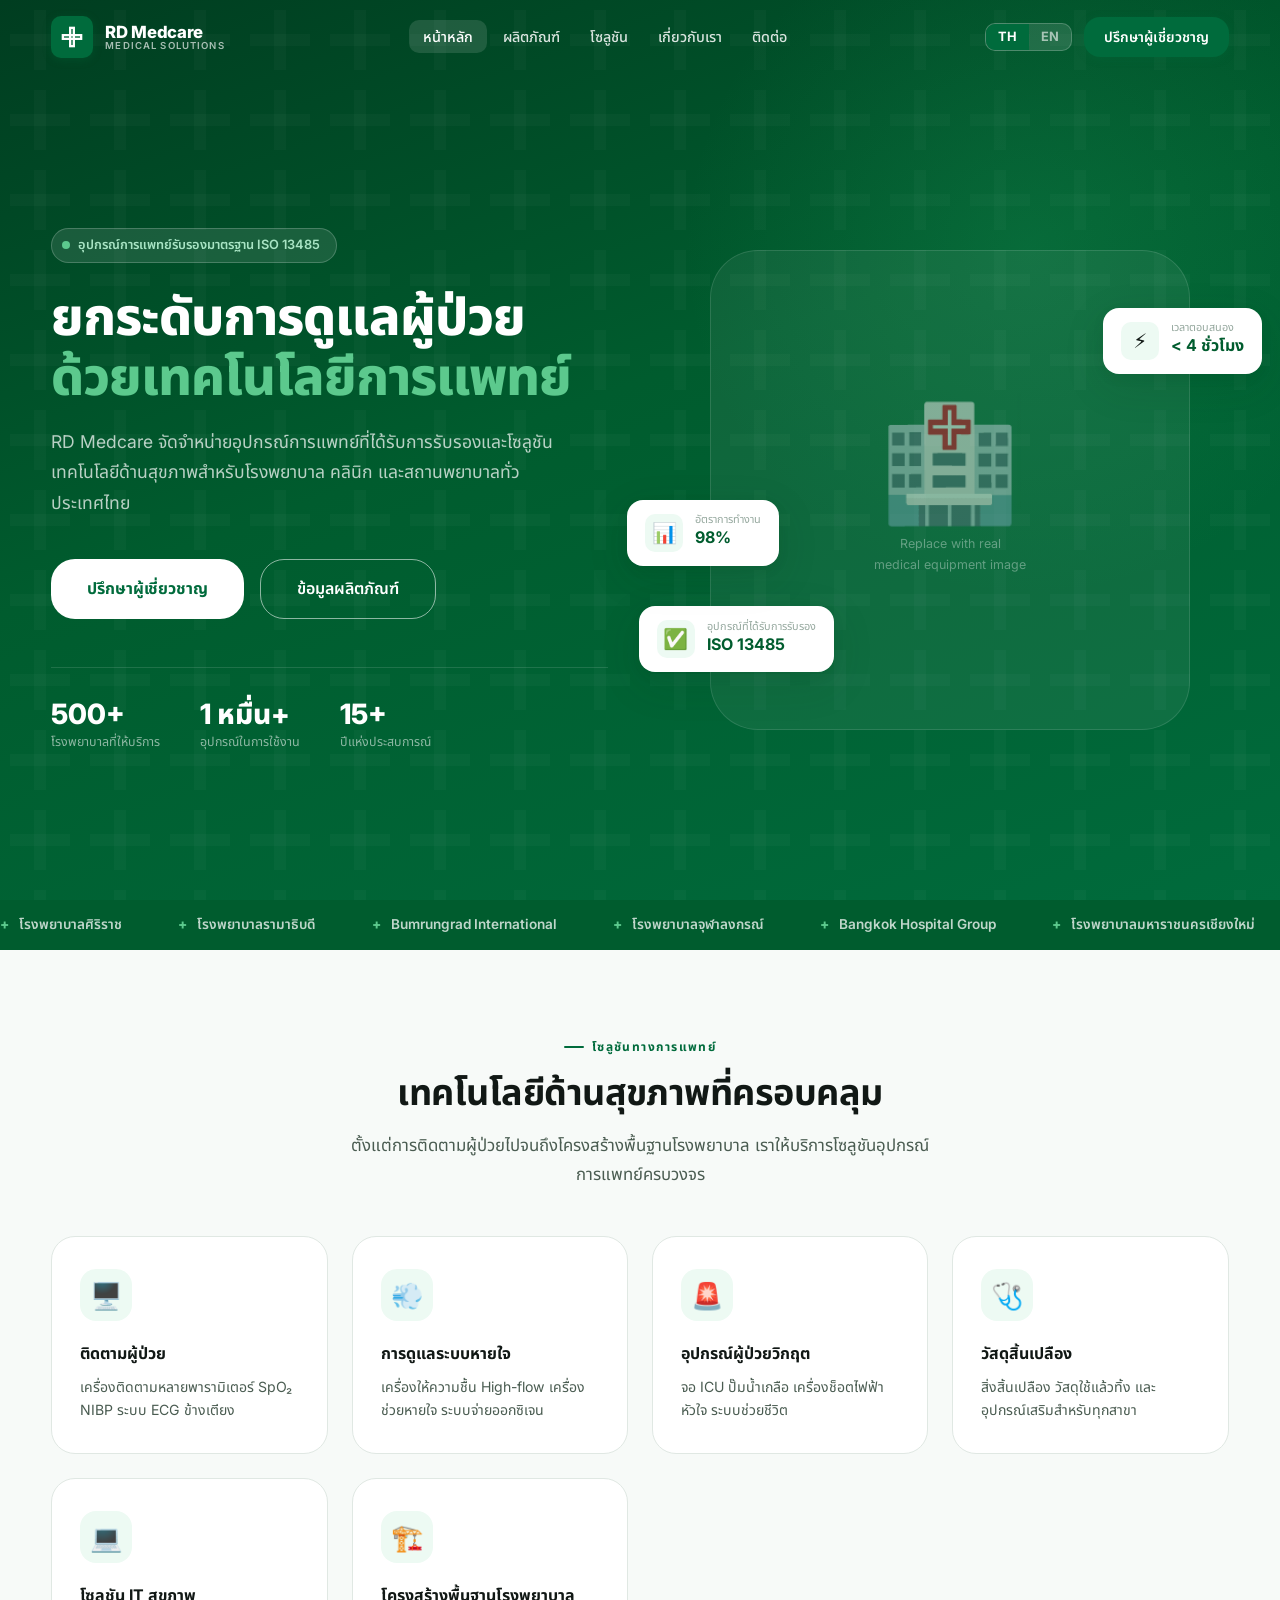
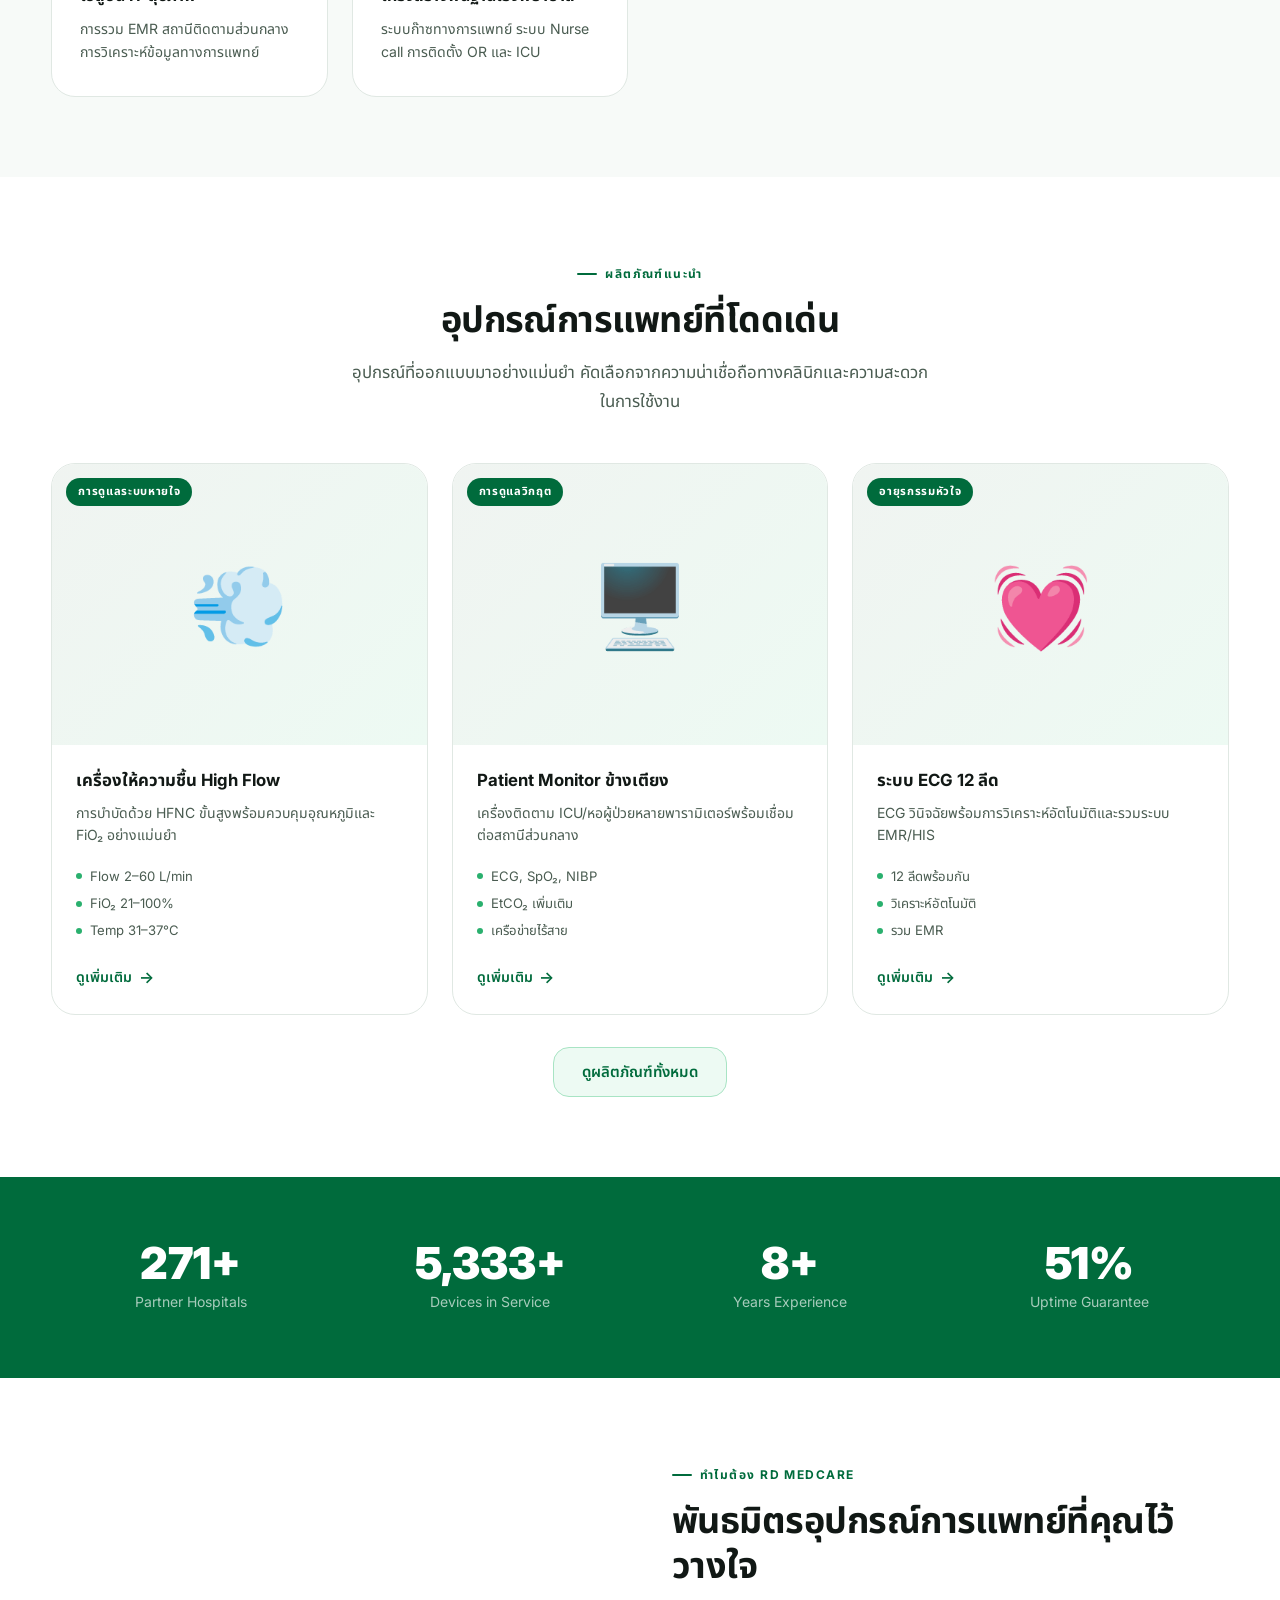
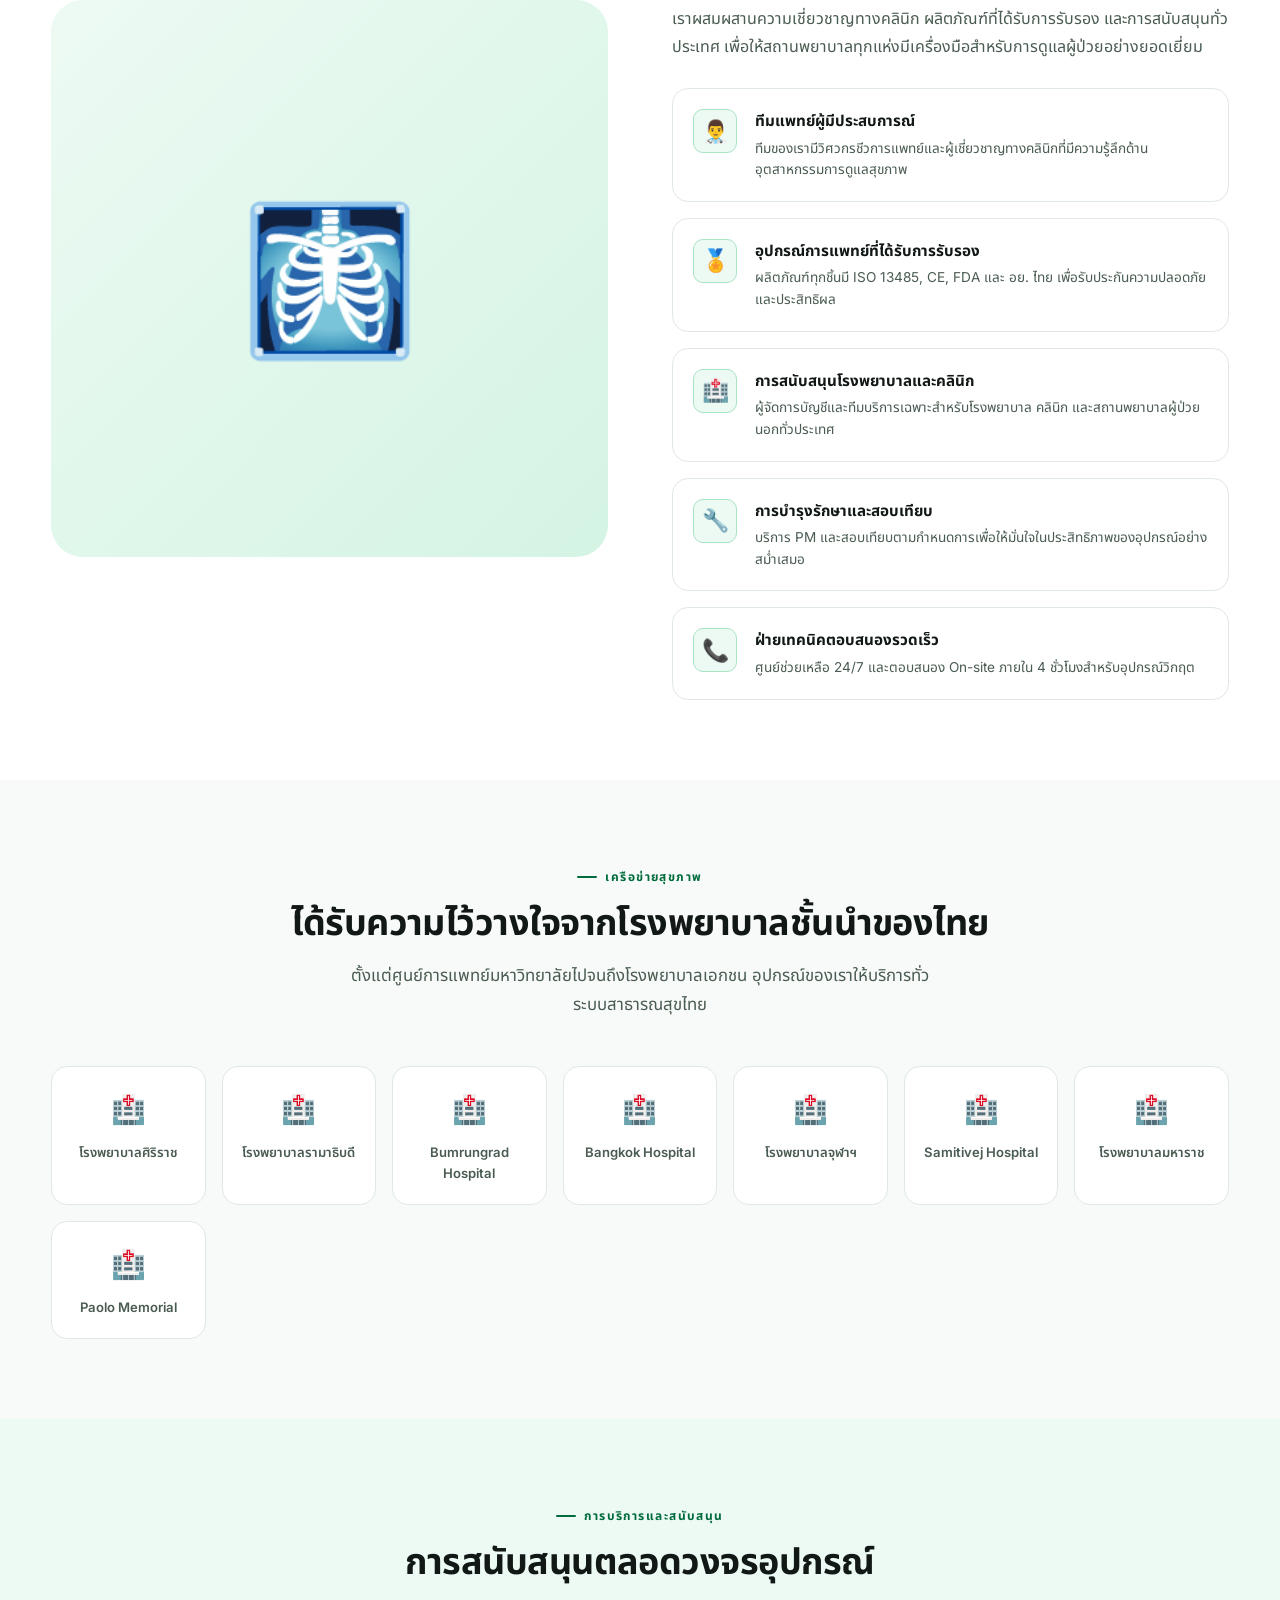
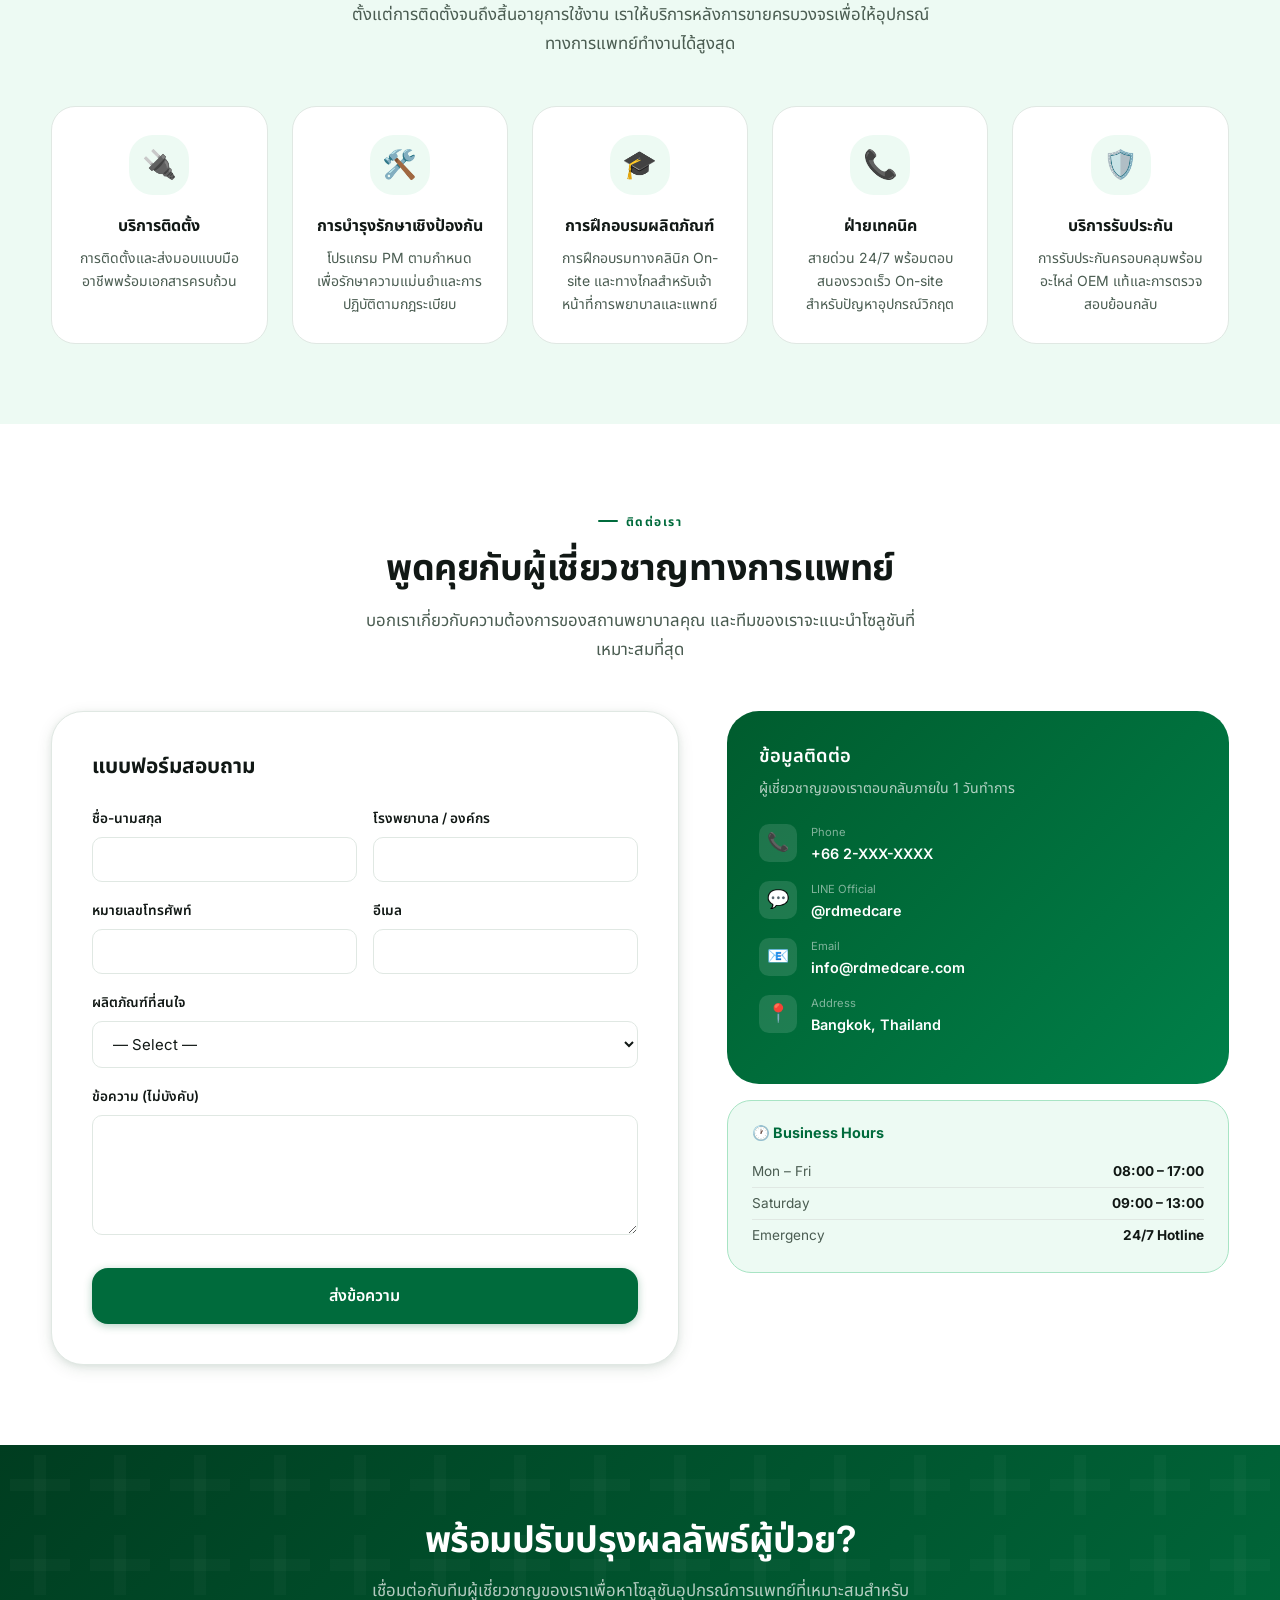
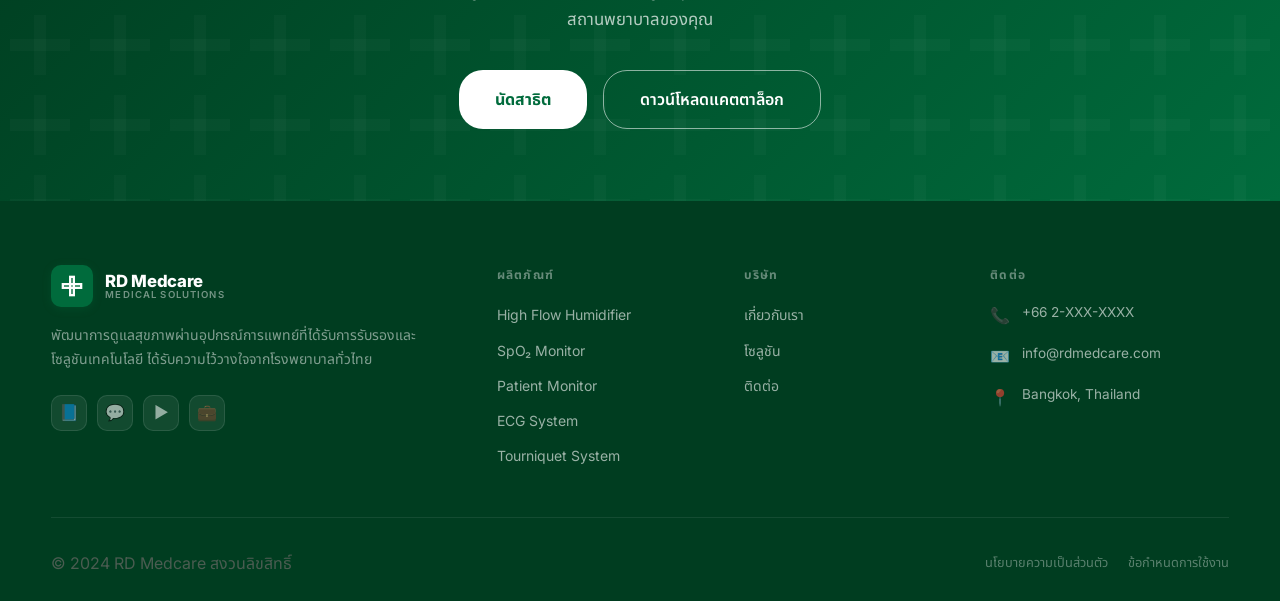
==== commit fd747b0e: "Redesign: Medical green theme — healthcare identity overhaul" ====
--- a/index.html
+++ b/index.html
@@ -3,78 +3,40 @@
 <head>
   <meta charset="UTF-8" />
   <meta name="viewport" content="width=device-width, initial-scale=1.0" />
-  <title>RD Medcare – Advanced Medical Equipment Solutions Thailand</title>
-
-  <!-- SEO Meta Tags -->
-  <meta name="description" content="RD Medcare นำเสนออุปกรณ์การแพทย์ขั้นสูง ได้แก่ High Flow Humidifier, SpO2 Monitor, Patient Monitor, ECG System และ Tourniquet System สำหรับโรงพยาบาลและคลินิกทั่วประเทศไทย" />
-  <meta name="keywords" content="medical equipment Thailand, high flow humidifier, SpO2 monitor, patient monitor, ECG system, tourniquet, อุปกรณ์การแพทย์, RD Medcare" />
-  <meta name="author" content="RD Medcare" />
+  <title>RD Medcare – Medical Equipment &amp; Healthcare Technology Thailand</title>
+  <meta name="description" content="RD Medcare จำหน่ายอุปกรณ์การแพทย์ที่ได้รับการรับรอง ได้แก่ High Flow Humidifier, Patient Monitor, ECG, Tourniquet สำหรับโรงพยาบาลทั่วไทย" />
+  <meta name="keywords" content="medical equipment Thailand, อุปกรณ์การแพทย์, high flow humidifier, patient monitor, ECG, tourniquet, RD Medcare" />
   <meta name="robots" content="index, follow" />
-  <link rel="canonical" href="https://rdmedcare.netlify.app/" />
-
-  <!-- Open Graph -->
+  <link rel="canonical" href="https://rdmedcare-new.netlify.app/" />
   <meta property="og:type"        content="website" />
-  <meta property="og:url"         content="https://rdmedcare.netlify.app/" />
-  <meta property="og:title"       content="RD Medcare – Advanced Medical Equipment Solutions" />
-  <meta property="og:description" content="Premium medical equipment solutions trusted by hospitals across Thailand." />
-  <!-- REPLACE: og:image with real branded banner 1200x630px -->
-  <meta property="og:image"       content="https://rdmedcare.netlify.app/assets/images/og-image.jpg" />
+  <meta property="og:url"         content="https://rdmedcare-new.netlify.app/" />
+  <meta property="og:title"       content="RD Medcare – Medical Equipment Thailand" />
+  <meta property="og:description" content="Certified medical equipment and healthcare technology for hospitals across Thailand." />
+  <meta property="og:image"       content="https://rdmedcare-new.netlify.app/assets/images/og-image.jpg" />
   <meta property="og:locale"      content="th_TH" />
-  <meta property="og:locale:alternate" content="en_US" />
-
-  <!-- Twitter Card -->
-  <meta name="twitter:card"        content="summary_large_image" />
-  <meta name="twitter:title"       content="RD Medcare – Medical Equipment Thailand" />
-  <meta name="twitter:description" content="Premium medical equipment solutions trusted by hospitals across Thailand." />
-
-  <!-- Fonts -->
+  <meta name="twitter:card"       content="summary_large_image" />
   <link rel="preconnect" href="https://fonts.googleapis.com" />
   <link rel="preconnect" href="https://fonts.gstatic.com" crossorigin />
   <link href="https://fonts.googleapis.com/css2?family=Inter:wght@400;500;600;700;800;900&family=Noto+Sans+Thai:wght@400;500;600;700;800&display=swap" rel="stylesheet" />
-
-  <!-- Styles -->
   <link rel="stylesheet" href="assets/css/styles.css" />
-
-  <!-- Favicon: REPLACE with real favicon -->
-  <link rel="icon" type="image/svg+xml" href="data:image/svg+xml,%3Csvg xmlns='http://www.w3.org/2000/svg' viewBox='0 0 100 100'%3E%3Crect width='100' height='100' rx='20' fill='%230a2d6e'/%3E%3Ctext y='72' x='50' text-anchor='middle' font-size='60' fill='%2300b4d8'%3E%E2%9A%95%3C/text%3E%3C/svg%3E" />
-
-  <!-- Structured Data -->
-  <script type="application/ld+json">
-  {
-    "@context": "https://schema.org",
-    "@type": "MedicalOrganization",
-    "name": "RD Medcare",
-    "url": "https://rdmedcare.netlify.app",
-    "logo": "https://rdmedcare.netlify.app/assets/images/logo.png",
-    "description": "Leading medical equipment distributor in Thailand",
-    "address": {
-      "@type": "PostalAddress",
-      "addressCountry": "TH"
-    },
-    "contactPoint": {
-      "@type": "ContactPoint",
-      "contactType": "sales",
-      "availableLanguage": ["Thai", "English"]
-    }
-  }
-  </script>
+  <link rel="icon" type="image/svg+xml" href="data:image/svg+xml,%3Csvg xmlns='http://www.w3.org/2000/svg' viewBox='0 0 100 100'%3E%3Crect width='100' height='100' rx='20' fill='%23006b3c'/%3E%3Crect x='40' y='15' width='20' height='70' fill='%23ffffff'/%3E%3Crect x='15' y='40' width='70' height='20' fill='%23ffffff'/%3E%3C/svg%3E" />
+  <script type="application/ld+json">{"@context":"https://schema.org","@type":"MedicalOrganization","name":"RD Medcare","url":"https://rdmedcare-new.netlify.app","description":"Certified medical equipment distributor in Thailand","address":{"@type":"PostalAddress","addressCountry":"TH"}}</script>
 </head>
 <body>
 
-<!-- ════════════════════════════════════════════
-     NAVBAR
-════════════════════════════════════════════ -->
+<!-- ══ NAVBAR ════════════════════════════════════════════════ -->
 <nav class="navbar" id="navbar">
   <div class="container">
     <div class="nav-inner">
       <a href="index.html" class="nav-logo">
-        <div class="nav-logo-icon">⚕</div>
+        <div class="nav-logo-mark">
+          <svg viewBox="0 0 24 24"><rect x="10" y="2" width="4" height="20"/><rect x="2" y="10" width="20" height="4"/></svg>
+        </div>
         <div class="nav-logo-text">
           <span class="nav-logo-name">RD Medcare</span>
-          <span class="nav-logo-tagline">Medical Solutions</span>
+          <span class="nav-logo-sub">Medical Solutions</span>
         </div>
       </a>
-
       <ul class="nav-links">
         <li><a href="index.html"    data-i18n="nav_home"     >Home</a></li>
         <li><a href="products.html" data-i18n="nav_products"  >Products</a></li>
@@ -82,14 +44,13 @@
         <li><a href="about.html"    data-i18n="nav_about"     >About</a></li>
         <li><a href="contact.html"  data-i18n="nav_contact"   >Contact</a></li>
       </ul>
-
-      <div class="nav-right">
+      <div class="nav-controls">
         <div class="lang-switcher">
           <button class="lang-btn" data-lang="th">TH</button>
           <button class="lang-btn" data-lang="en">EN</button>
         </div>
-        <a href="contact.html" class="btn btn-primary nav-cta" data-i18n="nav_cta">Get a Quote</a>
-        <button class="hamburger" id="hamburger" aria-label="Menu">
+        <a href="contact.html" class="btn btn-primary btn-sm nav-cta" data-i18n="nav_cta">Contact Specialist</a>
+        <button class="hamburger" id="hamburger" aria-label="Open menu">
           <span></span><span></span><span></span>
         </button>
       </div>
@@ -97,421 +58,514 @@
   </div>
 </nav>
 
-<!-- Mobile Menu -->
 <div class="mobile-menu" id="mobileMenu">
   <a href="index.html"    data-i18n="nav_home">Home</a>
   <a href="products.html" data-i18n="nav_products">Products</a>
   <a href="solutions.html"data-i18n="nav_solutions">Solutions</a>
   <a href="about.html"    data-i18n="nav_about">About</a>
   <a href="contact.html"  data-i18n="nav_contact">Contact</a>
-  <a href="contact.html" class="btn btn-primary" data-i18n="nav_cta">Get a Quote</a>
+  <div class="lang-switcher mt-3">
+    <button class="lang-btn" data-lang="th">TH</button>
+    <button class="lang-btn" data-lang="en">EN</button>
+  </div>
 </div>
 
-<!-- ════════════════════════════════════════════
-     HERO SECTION
-════════════════════════════════════════════ -->
+<!-- ══ HERO ══════════════════════════════════════════════════ -->
 <section class="hero" id="home">
-  <div class="hero-bg-orb orb-1"></div>
-  <div class="hero-bg-orb orb-2"></div>
-  <div class="hero-bg-orb orb-3"></div>
-
-  <div class="container">
-    <div class="hero-grid">
+  <div class="container">
+    <div class="hero-inner">
       <!-- Text -->
-      <div class="hero-content">
-        <div class="hero-badge" data-i18n="hero_badge">ISO 13485 Certified Medical Devices</div>
+      <div>
+        <div class="hero-pill">
+          <span class="hero-pill-dot"></span>
+          <span data-i18n="hero_pill">ISO 13485 Certified Medical Equipment</span>
+        </div>
         <h1 class="hero-title">
-          <span data-i18n="hero_title1">Advanced Medical</span><br/>
-          <span class="gradient-text" data-i18n="hero_title2">Equipment Solutions</span>
+          <span data-i18n="hero_title1">Advancing Patient Care</span><br>
+          <span class="hero-title-accent" data-i18n="hero_title2">Through Medical Technology</span>
         </h1>
         <p class="hero-desc" data-i18n="hero_desc">
-          RD Medcare delivers precision healthcare technology trusted by hospitals and clinics across Thailand.
+          RD Medcare provides certified medical equipment and healthcare technology solutions for hospitals, clinics, and healthcare organisations across Thailand.
         </p>
-        <div class="hero-actions">
-          <a href="products.html" class="btn btn-primary" data-i18n="hero_cta1">Explore Products</a>
-          <a href="about.html"    class="btn btn-outline" data-i18n="hero_cta2">Learn More</a>
-        </div>
-        <div class="hero-stats">
-          <div class="hero-stat">
-            <div class="hero-stat-num" data-i18n="hero_stat1_num">500+</div>
-            <div class="hero-stat-label" data-i18n="hero_stat1_lbl">Hospitals Served</div>
-          </div>
-          <div class="hero-stat">
-            <div class="hero-stat-num" data-i18n="hero_stat2_num">15+</div>
-            <div class="hero-stat-label" data-i18n="hero_stat2_lbl">Years Experience</div>
-          </div>
-          <div class="hero-stat">
-            <div class="hero-stat-num" data-i18n="hero_stat3_num">98%</div>
-            <div class="hero-stat-label" data-i18n="hero_stat3_lbl">Client Satisfaction</div>
+        <div class="hero-ctas">
+          <a href="contact.html" class="btn btn-white  btn-lg" data-i18n="hero_cta1">Contact Specialist</a>
+          <a href="products.html"class="btn btn-outline btn-lg" data-i18n="hero_cta2">Product Information</a>
+        </div>
+        <div class="hero-metrics">
+          <div>
+            <div class="hero-metric-value" data-i18n="hero_m1_num">500+</div>
+            <div class="hero-metric-label" data-i18n="hero_m1_lbl">Hospitals Served</div>
+          </div>
+          <div>
+            <div class="hero-metric-value" data-i18n="hero_m2_num">10K+</div>
+            <div class="hero-metric-label" data-i18n="hero_m2_lbl">Devices in Service</div>
+          </div>
+          <div>
+            <div class="hero-metric-value" data-i18n="hero_m3_num">15+</div>
+            <div class="hero-metric-label" data-i18n="hero_m3_lbl">Years Experience</div>
           </div>
         </div>
       </div>
 
       <!-- Visual -->
       <div class="hero-visual">
-        <!-- Floating Info Cards -->
-        <div class="hero-float-card float-card-1">
-          <span class="card-icon">📊</span>
-          <div class="card-info">
-            <div class="card-label" data-i18n="hero_card1_lbl">Devices Active</div>
-            <div class="card-value" data-i18n="hero_card1_val">10,000+</div>
-          </div>
-        </div>
-        <div class="hero-float-card float-card-2">
-          <span class="card-icon">⚡</span>
-          <div class="card-info">
-            <div class="card-label" data-i18n="hero_card2_lbl">Response Time</div>
-            <div class="card-value" data-i18n="hero_card2_val">&lt; 4 Hours</div>
-          </div>
-        </div>
-        <div class="hero-float-card float-card-3">
-          <span class="card-icon">✅</span>
-          <div class="card-info">
-            <div class="card-label" data-i18n="hero_card3_lbl">Certified</div>
-            <div class="card-value" data-i18n="hero_card3_val">ISO 13485</div>
-          </div>
-        </div>
-
-        <!-- Hero image circle: REPLACE inner content with real product image -->
-        <div class="hero-img-wrap">
-          <div class="hero-img-circle">
-            <!-- REPLACE: Place real product hero image here -->
-            <!-- <img src="assets/images/hero-product.png" alt="RD Medcare Medical Equipment" style="width:85%; object-fit:contain; position:relative; z-index:1;" /> -->
-            <span class="hero-img-placeholder">🏥</span>
-          </div>
-        </div>
-      </div>
-    </div>
-  </div>
-</section>
-
-<!-- ════════════════════════════════════════════
-     TRUSTED PARTNERS STRIP
-════════════════════════════════════════════ -->
-<div class="trusted-strip">
-  <div class="container">
-    <p class="trusted-label" data-i18n="trusted_label">Trusted by Leading Healthcare Institutions</p>
-    <div class="logo-track-wrap">
-      <div class="logo-track">
-        <!-- REPLACE: Add real hospital/partner logos or keep as text -->
-        <div class="logo-item">โรงพยาบาลศิริราช</div>
-        <div class="logo-item">โรงพยาบาลจุฬาลงกรณ์</div>
-        <div class="logo-item">Bumrungrad Hospital</div>
-        <div class="logo-item">โรงพยาบาลรามาธิบดี</div>
-        <div class="logo-item">Bangkok Hospital</div>
-        <div class="logo-item">โรงพยาบาลมหาราชนครเชียงใหม่</div>
-        <div class="logo-item">Samitivej Hospital</div>
-        <div class="logo-item">โรงพยาบาลพระมงกุฎ</div>
-        <div class="logo-item">Paolo Memorial Hospital</div>
-        <div class="logo-item">โรงพยาบาลสงขลา</div>
-      </div>
-    </div>
+        <!-- REPLACE: hero-img-frame with real medical equipment/team photo -->
+        <div class="hero-img-frame">
+          <div class="hero-img-placeholder">
+            <div class="placeholder-icon">🏥</div>
+            <p>Replace with real<br>medical equipment image</p>
+          </div>
+        </div>
+        <!-- Floating stat cards -->
+        <div class="hero-stat-card stat-card-a">
+          <div class="stat-card-icon">✅</div>
+          <div class="stat-card-info">
+            <div class="label" data-i18n="hero_c1_lbl">Certified Devices</div>
+            <div class="value" data-i18n="hero_c1_val">ISO 13485</div>
+          </div>
+        </div>
+        <div class="hero-stat-card stat-card-b">
+          <div class="stat-card-icon">⚡</div>
+          <div class="stat-card-info">
+            <div class="label" data-i18n="hero_c2_lbl">Response Time</div>
+            <div class="value" data-i18n="hero_c2_val">&lt; 4 Hours</div>
+          </div>
+        </div>
+        <div class="hero-stat-card stat-card-c">
+          <div class="stat-card-icon">📊</div>
+          <div class="stat-card-info">
+            <div class="label" data-i18n="hero_c3_lbl">Uptime Rate</div>
+            <div class="value" data-i18n="hero_c3_val">98%</div>
+          </div>
+        </div>
+      </div>
+    </div>
+  </div>
+</section>
+
+<!-- ══ TICKER ════════════════════════════════════════════════ -->
+<div class="ticker-wrap">
+  <div class="ticker-track" id="tickerTrack">
+    <span class="ticker-item">โรงพยาบาลศิริราช</span>
+    <span class="ticker-item">โรงพยาบาลรามาธิบดี</span>
+    <span class="ticker-item">Bumrungrad International</span>
+    <span class="ticker-item">โรงพยาบาลจุฬาลงกรณ์</span>
+    <span class="ticker-item">Bangkok Hospital Group</span>
+    <span class="ticker-item">โรงพยาบาลมหาราชนครเชียงใหม่</span>
+    <span class="ticker-item">Samitivej Hospital</span>
+    <span class="ticker-item">โรงพยาบาลพระมงกุฎเกล้า</span>
+    <span class="ticker-item">Paolo Memorial Hospital</span>
+    <span class="ticker-item">โรงพยาบาลขอนแก่น</span>
   </div>
 </div>
 
-<!-- ════════════════════════════════════════════
-     PRODUCT SHOWCASE
-════════════════════════════════════════════ -->
+<!-- ══ MEDICAL SOLUTIONS ══════════════════════════════════════ -->
+<section class="section solutions-section" id="solutions">
+  <div class="container">
+    <div class="text-center">
+      <div class="section-eyebrow" data-i18n="sol_eyebrow">Medical Solutions</div>
+      <h2 class="section-heading" data-i18n="sol_title">Comprehensive Healthcare Technology</h2>
+      <p class="section-lead" data-i18n="sol_lead">From patient monitoring to hospital infrastructure, we provide end-to-end medical equipment solutions.</p>
+    </div>
+    <div class="grid-3">
+      <div class="solution-card fade-up">
+        <div class="sol-icon">🖥️</div>
+        <div class="sol-title" data-i18n="sol1_title">Patient Monitoring</div>
+        <div class="sol-desc"  data-i18n="sol1_desc">Multi-parameter monitors, SpO₂, NIBP, ECG bedside systems.</div>
+      </div>
+      <div class="solution-card fade-up">
+        <div class="sol-icon">💨</div>
+        <div class="sol-title" data-i18n="sol2_title">Respiratory Care</div>
+        <div class="sol-desc"  data-i18n="sol2_desc">High-flow humidifiers, ventilators, oxygen delivery systems.</div>
+      </div>
+      <div class="solution-card fade-up">
+        <div class="sol-icon">🚨</div>
+        <div class="sol-title" data-i18n="sol3_title">Critical Care Equipment</div>
+        <div class="sol-desc"  data-i18n="sol3_desc">ICU monitors, infusion pumps, defibrillators, life support.</div>
+      </div>
+      <div class="solution-card fade-up">
+        <div class="sol-icon">🩺</div>
+        <div class="sol-title" data-i18n="sol4_title">Medical Consumables</div>
+        <div class="sol-desc"  data-i18n="sol4_desc">Disposables, consumables and accessories for all specialties.</div>
+      </div>
+      <div class="solution-card fade-up">
+        <div class="sol-icon">💻</div>
+        <div class="sol-title" data-i18n="sol5_title">Healthcare IT Solutions</div>
+        <div class="sol-desc"  data-i18n="sol5_desc">EMR integration, central monitoring stations, data analytics.</div>
+      </div>
+      <div class="solution-card fade-up">
+        <div class="sol-icon">🏗️</div>
+        <div class="sol-title" data-i18n="sol6_title">Hospital Infrastructure</div>
+        <div class="sol-desc"  data-i18n="sol6_desc">Medical gas systems, nurse call, OR and ICU setup.</div>
+      </div>
+    </div>
+  </div>
+</section>
+
+<!-- ══ FEATURED PRODUCTS ══════════════════════════════════════ -->
 <section class="section products-section" id="products">
   <div class="container">
     <div class="text-center">
-      <span class="section-label" data-i18n="products_label">Our Products</span>
-      <h2 class="section-title" data-i18n="products_title">Medical Equipment Portfolio</h2>
-      <p class="section-subtitle" data-i18n="products_subtitle">
-        Discover our comprehensive range of precision medical devices.
-      </p>
-    </div>
-
+      <div class="section-eyebrow" data-i18n="prod_eyebrow">Featured Products</div>
+      <h2 class="section-heading" data-i18n="prod_title">Medical Equipment Highlights</h2>
+      <p class="section-lead" data-i18n="prod_lead">Precision-engineered devices selected for clinical reliability and ease of use.</p>
+    </div>
     <div class="grid-3">
-      <!-- Product 1: High Flow Humidifier -->
+      <!-- Product 1 -->
       <div class="product-card fade-up">
-        <div class="product-card-img">
-          <!-- REPLACE: <img src="assets/images/products/high-flow-humidifier.jpg" alt="High Flow Humidifier" style="width:100%;height:100%;object-fit:cover;"/> -->
-          <span class="product-card-badge" data-i18n="products_badge">Featured</span>
+        <div class="product-card-image">
+          <!-- REPLACE: <img src="assets/images/products/high-flow-humidifier.jpg" alt="High Flow Humidifier"> -->
+          <span class="product-cat-badge" data-i18n="prod1_cat">Respiratory Care</span>
           💨
         </div>
         <div class="product-card-body">
-          <div class="product-card-tag" data-i18n="prod1_tag">Respiratory Care</div>
-          <h3 class="product-card-name" data-i18n="prod1_name">High Flow Humidifier</h3>
-          <p class="product-card-desc" data-i18n="prod1_desc">Advanced high-flow nasal cannula therapy with precise temperature and humidity control.</p>
-          <div class="product-card-footer">
-            <a href="products.html#hfh" class="product-learn">
-              <span data-i18n="prod_learn">Learn More</span> →
-            </a>
-          </div>
-        </div>
-      </div>
-
-      <!-- Product 2: SpO2 Monitor -->
+          <h3 class="product-name" data-i18n="prod1_name">High Flow Humidifier</h3>
+          <p class="product-desc"  data-i18n="prod1_desc">Advanced HFNC therapy with precise temperature &amp; FiO₂ control.</p>
+          <div class="product-features">
+            <div class="product-feature" data-i18n="prod1_f1">Flow 2–60 L/min</div>
+            <div class="product-feature" data-i18n="prod1_f2">FiO₂ 21–100%</div>
+            <div class="product-feature" data-i18n="prod1_f3">Temp 31–37°C</div>
+          </div>
+          <a href="products.html#hfh" class="product-learn">
+            <span data-i18n="prod_learn">Learn More</span>
+            <span class="product-learn-arrow">→</span>
+          </a>
+        </div>
+      </div>
+      <!-- Product 2 -->
       <div class="product-card fade-up">
-        <div class="product-card-img">
-          <!-- REPLACE: <img src="assets/images/products/spo2-monitor.jpg" alt="SpO2 Monitor" style="width:100%;height:100%;object-fit:cover;"/> -->
-          📡
+        <div class="product-card-image">
+          <!-- REPLACE: <img src="assets/images/products/patient-monitor.jpg" alt="Patient Monitor"> -->
+          <span class="product-cat-badge" data-i18n="prod3_cat">Critical Care</span>
+          🖥️
         </div>
         <div class="product-card-body">
-          <div class="product-card-tag" data-i18n="prod2_tag">Patient Monitoring</div>
-          <h3 class="product-card-name" data-i18n="prod2_name">SpO₂ Monitor</h3>
-          <p class="product-card-desc" data-i18n="prod2_desc">Continuous pulse oximetry monitoring with real-time alerts and waveform display.</p>
-          <div class="product-card-footer">
-            <a href="products.html#spo2" class="product-learn">
-              <span data-i18n="prod_learn">Learn More</span> →
-            </a>
-          </div>
-        </div>
-      </div>
-
-      <!-- Product 3: Patient Monitor -->
+          <h3 class="product-name" data-i18n="prod3_name">Bedside Patient Monitor</h3>
+          <p class="product-desc"  data-i18n="prod3_desc">Multi-parameter ICU/ward monitor with central station connectivity.</p>
+          <div class="product-features">
+            <div class="product-feature" data-i18n="prod3_f1">ECG, SpO₂, NIBP</div>
+            <div class="product-feature" data-i18n="prod3_f2">EtCO₂ optional</div>
+            <div class="product-feature" data-i18n="prod3_f3">Wireless network</div>
+          </div>
+          <a href="products.html#pm" class="product-learn">
+            <span data-i18n="prod_learn">Learn More</span>
+            <span class="product-learn-arrow">→</span>
+          </a>
+        </div>
+      </div>
+      <!-- Product 3 -->
       <div class="product-card fade-up">
-        <div class="product-card-img">
-          <!-- REPLACE: <img src="assets/images/products/patient-monitor.jpg" alt="Patient Monitor" style="width:100%;height:100%;object-fit:cover;"/> -->
-          🖥️
+        <div class="product-card-image">
+          <!-- REPLACE: <img src="assets/images/products/ecg-system.jpg" alt="ECG System"> -->
+          <span class="product-cat-badge" data-i18n="prod4_cat">Cardiology</span>
+          💓
         </div>
         <div class="product-card-body">
-          <div class="product-card-tag" data-i18n="prod3_tag">Critical Care</div>
-          <h3 class="product-card-name" data-i18n="prod3_name">Patient Monitor</h3>
-          <p class="product-card-desc" data-i18n="prod3_desc">Multi-parameter bedside monitor for comprehensive vital signs tracking in ICU and ward.</p>
-          <div class="product-card-footer">
-            <a href="products.html#pm" class="product-learn">
-              <span data-i18n="prod_learn">Learn More</span> →
-            </a>
-          </div>
-        </div>
-      </div>
-
-      <!-- Product 4: ECG System -->
-      <div class="product-card fade-up">
-        <div class="product-card-img">
-          <!-- REPLACE: <img src="assets/images/products/ecg-system.jpg" alt="ECG System" style="width:100%;height:100%;object-fit:cover;"/> -->
-          💓
-        </div>
-        <div class="product-card-body">
-          <div class="product-card-tag" data-i18n="prod4_tag">Cardiology</div>
-          <h3 class="product-card-name" data-i18n="prod4_name">ECG System</h3>
-          <p class="product-card-desc" data-i18n="prod4_desc">12-lead diagnostic ECG with advanced analysis algorithms and wireless connectivity.</p>
-          <div class="product-card-footer">
-            <a href="products.html#ecg" class="product-learn">
-              <span data-i18n="prod_learn">Learn More</span> →
-            </a>
-          </div>
-        </div>
-      </div>
-
-      <!-- Product 5: Tourniquet System -->
-      <div class="product-card fade-up">
-        <div class="product-card-img">
-          <!-- REPLACE: <img src="assets/images/products/tourniquet.jpg" alt="Tourniquet System" style="width:100%;height:100%;object-fit:cover;"/> -->
-          🩺
-        </div>
-        <div class="product-card-body">
-          <div class="product-card-tag" data-i18n="prod5_tag">Surgical Tools</div>
-          <h3 class="product-card-name" data-i18n="prod5_name">Tourniquet System</h3>
-          <p class="product-card-desc" data-i18n="prod5_desc">Pneumatic tourniquet with dual-port capability and comprehensive safety monitoring.</p>
-          <div class="product-card-footer">
-            <a href="products.html#tourniquet" class="product-learn">
-              <span data-i18n="prod_learn">Learn More</span> →
-            </a>
-          </div>
-        </div>
-      </div>
-
-      <!-- Product 6: Infusion Pump -->
-      <div class="product-card fade-up">
-        <div class="product-card-img">
-          <!-- REPLACE: <img src="assets/images/products/infusion-pump.jpg" alt="Infusion Pump" style="width:100%;height:100%;object-fit:cover;"/> -->
-          💉
-        </div>
-        <div class="product-card-body">
-          <div class="product-card-tag" data-i18n="prod6_tag">Ventilation</div>
-          <h3 class="product-card-name" data-i18n="prod6_name">Infusion Pump</h3>
-          <p class="product-card-desc" data-i18n="prod6_desc">Precision volumetric infusion with drug library and dose error reduction system.</p>
-          <div class="product-card-footer">
-            <a href="products.html#infusion" class="product-learn">
-              <span data-i18n="prod_learn">Learn More</span> →
-            </a>
-          </div>
-        </div>
-      </div>
-    </div>
-
-    <div class="text-center mt-3">
-      <a href="products.html" class="btn btn-primary" data-i18n="products_view">View All Products</a>
-    </div>
-  </div>
-</section>
-
-<!-- ════════════════════════════════════════════
-     INFOGRAPHIC / STATS SECTION
-════════════════════════════════════════════ -->
-<section class="section stats-section" id="stats">
+          <h3 class="product-name" data-i18n="prod4_name">12-Lead ECG System</h3>
+          <p class="product-desc"  data-i18n="prod4_desc">Diagnostic ECG with auto-interpretation and EMR/HIS integration.</p>
+          <div class="product-features">
+            <div class="product-feature" data-i18n="prod4_f1">Simultaneous 12L</div>
+            <div class="product-feature" data-i18n="prod4_f2">Auto analysis</div>
+            <div class="product-feature" data-i18n="prod4_f3">EMR integration</div>
+          </div>
+          <a href="products.html#ecg" class="product-learn">
+            <span data-i18n="prod_learn">Learn More</span>
+            <span class="product-learn-arrow">→</span>
+          </a>
+        </div>
+      </div>
+    </div>
+    <div class="text-center mt-4">
+      <a href="products.html" class="btn btn-ghost" data-i18n="prod_view_all">View All Products</a>
+    </div>
+  </div>
+</section>
+
+<!-- ══ STATS BAR ══════════════════════════════════════════════ -->
+<section class="stats-section section-sm">
+  <div class="container">
+    <div class="grid-4">
+      <div class="stat-item fade-up">
+        <div class="stat-number" data-count="500"   data-suffix="+">0+</div>
+        <div class="stat-label">Partner Hospitals</div>
+      </div>
+      <div class="stat-item fade-up">
+        <div class="stat-number" data-count="10000" data-suffix="+">0+</div>
+        <div class="stat-label">Devices in Service</div>
+      </div>
+      <div class="stat-item fade-up">
+        <div class="stat-number" data-count="15"    data-suffix="+">0+</div>
+        <div class="stat-label">Years Experience</div>
+      </div>
+      <div class="stat-item fade-up">
+        <div class="stat-number" data-count="98"    data-suffix="%">0%</div>
+        <div class="stat-label">Uptime Guarantee</div>
+      </div>
+    </div>
+  </div>
+</section>
+
+<!-- ══ WHY CHOOSE ═════════════════════════════════════════════ -->
+<section class="section why-section" id="why">
+  <div class="container">
+    <div class="why-grid">
+      <!-- Visual -->
+      <div class="why-visual fade-up">
+        <!-- REPLACE: with real medical team or equipment photo -->
+        🩻
+      </div>
+      <!-- Content -->
+      <div>
+        <div class="section-eyebrow" data-i18n="why_eyebrow">Why RD Medcare</div>
+        <h2 class="section-heading" data-i18n="why_title">Your Trusted Medical Equipment Partner</h2>
+        <p style="color:var(--text-secondary);margin-bottom:1.75rem;font-size:1rem;line-height:1.75;" data-i18n="why_lead">
+          We combine clinical expertise, certified products, and nationwide support.
+        </p>
+        <div class="why-items">
+          <div class="why-item fade-up">
+            <div class="why-item-icon">👨‍⚕️</div>
+            <div>
+              <div class="why-item-title" data-i18n="why1_title">Experienced Medical Team</div>
+              <div class="why-item-desc"  data-i18n="why1_desc">Our team includes biomedical engineers and clinical specialists.</div>
+            </div>
+          </div>
+          <div class="why-item fade-up">
+            <div class="why-item-icon">🏅</div>
+            <div>
+              <div class="why-item-title" data-i18n="why2_title">Certified Medical Equipment</div>
+              <div class="why-item-desc"  data-i18n="why2_desc">All products carry ISO 13485, CE, FDA, and Thai FDA certifications.</div>
+            </div>
+          </div>
+          <div class="why-item fade-up">
+            <div class="why-item-icon">🏥</div>
+            <div>
+              <div class="why-item-title" data-i18n="why3_title">Hospital &amp; Clinic Support</div>
+              <div class="why-item-desc"  data-i18n="why3_desc">Dedicated account managers and service teams nationwide.</div>
+            </div>
+          </div>
+          <div class="why-item fade-up">
+            <div class="why-item-icon">🔧</div>
+            <div>
+              <div class="why-item-title" data-i18n="why4_title">Maintenance &amp; Calibration</div>
+              <div class="why-item-desc"  data-i18n="why4_desc">Scheduled PM programmes ensuring consistent device performance.</div>
+            </div>
+          </div>
+          <div class="why-item fade-up">
+            <div class="why-item-icon">📞</div>
+            <div>
+              <div class="why-item-title" data-i18n="why5_title">Fast Technical Support</div>
+              <div class="why-item-desc"  data-i18n="why5_desc">24/7 helpdesk and on-site response within 4 hours.</div>
+            </div>
+          </div>
+        </div>
+      </div>
+    </div>
+  </div>
+</section>
+
+<!-- ══ HEALTHCARE PARTNERS ════════════════════════════════════ -->
+<section class="section partners-section" id="partners">
   <div class="container">
     <div class="text-center">
-      <span class="section-label" data-i18n="stats_label">Impact by Numbers</span>
-      <h2 class="section-title" data-i18n="stats_title">Delivering Healthcare Excellence</h2>
-      <p class="section-subtitle" data-i18n="stats_subtitle">
-        Our commitment to quality healthcare is reflected in the numbers.
-      </p>
-    </div>
-
-    <div class="grid-4">
-      <div class="stat-card fade-up">
-        <span class="stat-icon">🏥</span>
-        <div class="stat-number" data-count="500" data-suffix="+">0+</div>
-        <div class="stat-label" data-i18n="stat1_lbl">Partner Hospitals</div>
-      </div>
-      <div class="stat-card fade-up">
-        <span class="stat-icon">⚙️</span>
-        <div class="stat-number" data-count="10000" data-suffix="+">0+</div>
-        <div class="stat-label" data-i18n="stat2_lbl">Devices Installed</div>
-      </div>
-      <div class="stat-card fade-up">
-        <span class="stat-icon">🏆</span>
-        <div class="stat-number" data-count="15" data-suffix="+">0+</div>
-        <div class="stat-label" data-i18n="stat3_lbl">Years of Excellence</div>
-      </div>
-      <div class="stat-card fade-up">
-        <span class="stat-icon">✅</span>
-        <div class="stat-number" data-count="98" data-suffix="%">0%</div>
-        <div class="stat-label" data-i18n="stat4_lbl">Uptime Guarantee</div>
-      </div>
-    </div>
-  </div>
-</section>
-
-<!-- ════════════════════════════════════════════
-     WHY CHOOSE RD MEDCARE
-════════════════════════════════════════════ -->
-<section class="section why-section" id="why">
+      <div class="section-eyebrow" data-i18n="partners_eyebrow">Healthcare Network</div>
+      <h2 class="section-heading" data-i18n="partners_title">Trusted by Thailand's Leading Hospitals</h2>
+      <p class="section-lead" data-i18n="partners_lead">From university medical centres to private hospitals, our equipment is trusted nationwide.</p>
+    </div>
+    <div class="partner-logo-grid">
+      <!-- REPLACE: Add real partner logo images inside each partner-logo-item -->
+      <div class="partner-logo-item fade-up"><span class="partner-icon">🏥</span>โรงพยาบาลศิริราช</div>
+      <div class="partner-logo-item fade-up"><span class="partner-icon">🏥</span>โรงพยาบาลรามาธิบดี</div>
+      <div class="partner-logo-item fade-up"><span class="partner-icon">🏥</span>Bumrungrad Hospital</div>
+      <div class="partner-logo-item fade-up"><span class="partner-icon">🏥</span>Bangkok Hospital</div>
+      <div class="partner-logo-item fade-up"><span class="partner-icon">🏥</span>โรงพยาบาลจุฬาฯ</div>
+      <div class="partner-logo-item fade-up"><span class="partner-icon">🏥</span>Samitivej Hospital</div>
+      <div class="partner-logo-item fade-up"><span class="partner-icon">🏥</span>โรงพยาบาลมหาราช</div>
+      <div class="partner-logo-item fade-up"><span class="partner-icon">🏥</span>Paolo Memorial</div>
+    </div>
+  </div>
+</section>
+
+<!-- ══ SERVICE & SUPPORT ══════════════════════════════════════ -->
+<section class="section service-section" id="service">
   <div class="container">
     <div class="text-center">
-      <span class="section-label" style="background:rgba(255,255,255,0.12);color:var(--accent-light);" data-i18n="why_label">Why RD Medcare</span>
-      <h2 class="section-title text-white" data-i18n="why_title">Your Trusted Healthcare Partner</h2>
-      <p class="section-subtitle" style="color:rgba(255,255,255,0.65);" data-i18n="why_subtitle">
-        We combine clinical expertise with cutting-edge technology.
-      </p>
-    </div>
-
-    <div class="grid-3">
-      <div class="why-card fade-up">
-        <div class="why-icon">🏅</div>
-        <h3 class="why-title" data-i18n="why1_title">ISO 13485 Certified</h3>
-        <p class="why-desc"  data-i18n="why1_desc">International medical device quality management standards.</p>
-      </div>
-      <div class="why-card fade-up">
-        <div class="why-icon">🗺️</div>
-        <h3 class="why-title" data-i18n="why2_title">Local Support Network</h3>
-        <p class="why-desc"  data-i18n="why2_desc">Dedicated service engineers across Thailand for rapid on-site support.</p>
-      </div>
-      <div class="why-card fade-up">
-        <div class="why-icon">🎓</div>
-        <h3 class="why-title" data-i18n="why3_title">Clinical Training</h3>
-        <p class="why-desc"  data-i18n="why3_desc">Comprehensive in-service training programs for your healthcare team.</p>
-      </div>
-      <div class="why-card fade-up">
-        <div class="why-icon">🔔</div>
-        <h3 class="why-title" data-i18n="why4_title">24/7 Technical Support</h3>
-        <p class="why-desc"  data-i18n="why4_desc">Round-the-clock technical assistance to ensure zero downtime.</p>
-      </div>
-      <div class="why-card fade-up">
-        <div class="why-icon">🔧</div>
-        <h3 class="why-title" data-i18n="why5_title">Genuine Spare Parts</h3>
-        <p class="why-desc"  data-i18n="why5_desc">OEM-quality parts with full traceability and regulatory compliance.</p>
-      </div>
-      <div class="why-card fade-up">
-        <div class="why-icon">📋</div>
-        <h3 class="why-title" data-i18n="why6_title">Regulatory Compliance</h3>
-        <p class="why-desc"  data-i18n="why6_desc">Full compliance with FDA, CE, and Thai FDA requirements.</p>
-      </div>
-    </div>
-  </div>
-</section>
-
-<!-- ════════════════════════════════════════════
-     TRUSTED HEALTHCARE PARTNER
-════════════════════════════════════════════ -->
-<section class="section partners-section" id="partners">
-  <div class="container">
-    <div class="text-center">
-      <span class="section-label" data-i18n="partners_label">Healthcare Partners</span>
-      <h2 class="section-title" data-i18n="partners_title">Trusted Across Thailand</h2>
-      <p class="section-subtitle" data-i18n="partners_subtitle">
-        From university hospitals to private clinics, trusted by healthcare leaders nationwide.
-      </p>
-    </div>
-
-    <div class="grid-4">
-      <!-- REPLACE: Add real partner logos inside partner-logo div -->
-      <div class="partner-card fade-up">
-        <div class="partner-logo">🏥 รามาธิบดี</div>
-        <div class="partner-name">โรงพยาบาลรามาธิบดี</div>
-        <div class="partner-type">University Hospital</div>
-      </div>
-      <div class="partner-card fade-up">
-        <div class="partner-logo">🏥 ศิริราช</div>
-        <div class="partner-name">โรงพยาบาลศิริราช</div>
-        <div class="partner-type">University Hospital</div>
-      </div>
-      <div class="partner-card fade-up">
-        <div class="partner-logo">🏥 Bumrungrad</div>
-        <div class="partner-name">Bumrungrad Hospital</div>
-        <div class="partner-type">Private Hospital</div>
-      </div>
-      <div class="partner-card fade-up">
-        <div class="partner-logo">🏥 Bangkok</div>
-        <div class="partner-name">Bangkok Hospital</div>
-        <div class="partner-type">Private Hospital</div>
-      </div>
-    </div>
-  </div>
-</section>
-
-<!-- ════════════════════════════════════════════
-     CONTACT CTA
-════════════════════════════════════════════ -->
-<section class="section cta-section">
+      <div class="section-eyebrow" data-i18n="svc_eyebrow">Service &amp; Support</div>
+      <h2 class="section-heading" data-i18n="svc_title">Complete Lifecycle Support</h2>
+      <p class="section-lead" data-i18n="svc_lead">From installation to end-of-life, comprehensive after-sales services ensuring maximum uptime.</p>
+    </div>
+    <div class="grid-3" style="grid-template-columns:repeat(auto-fit,minmax(200px,1fr));">
+      <div class="service-card fade-up">
+        <div class="service-icon">🔌</div>
+        <div class="service-title" data-i18n="svc1_title">Installation Services</div>
+        <div class="service-desc"  data-i18n="svc1_desc">Professional installation, commissioning and handover with full documentation.</div>
+      </div>
+      <div class="service-card fade-up">
+        <div class="service-icon">🛠️</div>
+        <div class="service-title" data-i18n="svc2_title">Preventive Maintenance</div>
+        <div class="service-desc"  data-i18n="svc2_desc">Scheduled PM programmes to maintain device accuracy and compliance.</div>
+      </div>
+      <div class="service-card fade-up">
+        <div class="service-icon">🎓</div>
+        <div class="service-title" data-i18n="svc3_title">Product Training</div>
+        <div class="service-desc"  data-i18n="svc3_desc">On-site and remote clinical training for nursing and medical staff.</div>
+      </div>
+      <div class="service-card fade-up">
+        <div class="service-icon">📞</div>
+        <div class="service-title" data-i18n="svc4_title">Technical Support</div>
+        <div class="service-desc"  data-i18n="svc4_desc">24/7 helpline with rapid on-site response for critical issues.</div>
+      </div>
+      <div class="service-card fade-up">
+        <div class="service-icon">🛡️</div>
+        <div class="service-title" data-i18n="svc5_title">Warranty Services</div>
+        <div class="service-desc"  data-i18n="svc5_desc">Comprehensive warranty with genuine OEM parts and full traceability.</div>
+      </div>
+    </div>
+  </div>
+</section>
+
+<!-- ══ CONTACT CONSULTANT ══════════════════════════════════════ -->
+<section class="section contact-section" id="contact">
+  <div class="container">
+    <div class="text-center" style="margin-bottom:3rem;">
+      <div class="section-eyebrow" data-i18n="contact_eyebrow">Get in Touch</div>
+      <h2 class="section-heading" data-i18n="contact_title">Speak with a Medical Specialist</h2>
+      <p class="section-lead mb-0" data-i18n="contact_lead">Tell us about your facility's needs and we'll recommend the right solution.</p>
+    </div>
+    <div class="contact-grid">
+      <!-- Form -->
+      <div class="contact-form-card fade-up">
+        <h3 class="form-title" data-i18n="form_title">Enquiry Form</h3>
+        <form id="contactForm" novalidate>
+          <div class="form-row">
+            <div class="form-group">
+              <label class="form-label" data-i18n="form_name">Full Name</label>
+              <input class="form-control" type="text" name="name" required autocomplete="name" />
+            </div>
+            <div class="form-group">
+              <label class="form-label" data-i18n="form_org">Hospital / Organisation</label>
+              <input class="form-control" type="text" name="organization" autocomplete="organization" />
+            </div>
+          </div>
+          <div class="form-row">
+            <div class="form-group">
+              <label class="form-label" data-i18n="form_phone">Phone Number</label>
+              <input class="form-control" type="tel" name="phone" autocomplete="tel" />
+            </div>
+            <div class="form-group">
+              <label class="form-label" data-i18n="form_email">Email Address</label>
+              <input class="form-control" type="email" name="email" required autocomplete="email" />
+            </div>
+          </div>
+          <div class="form-group">
+            <label class="form-label" data-i18n="form_interest">Product Interest</label>
+            <select class="form-control" name="product">
+              <option value="">— Select —</option>
+              <option value="hfh">High Flow Humidifier</option>
+              <option value="spo2">SpO₂ Monitor</option>
+              <option value="pm">Patient Monitor</option>
+              <option value="ecg">ECG System</option>
+              <option value="tourniquet">Tourniquet System</option>
+              <option value="infusion">Infusion Pump</option>
+              <option value="other">Other / General Inquiry</option>
+            </select>
+          </div>
+          <div class="form-group">
+            <label class="form-label" data-i18n="form_msg">Message (optional)</label>
+            <textarea class="form-control" name="message" rows="4"></textarea>
+          </div>
+          <button type="submit" class="btn btn-primary btn-lg form-submit" data-i18n="form_submit">
+            Send Enquiry
+          </button>
+        </form>
+      </div>
+
+      <!-- Info panel -->
+      <div class="contact-info-panel fade-up">
+        <div class="contact-info-head">
+          <h3 data-i18n="info_title">Contact Us</h3>
+          <p data-i18n="info_desc">Our medical specialists respond within one business day.</p>
+          <!-- REPLACE: update all contact details below with real information -->
+          <div class="contact-detail">
+            <div class="contact-detail-icon">📞</div>
+            <div>
+              <div class="contact-detail-lbl">Phone</div>
+              <div class="contact-detail-val">+66 2-XXX-XXXX</div>
+            </div>
+          </div>
+          <div class="contact-detail">
+            <div class="contact-detail-icon">💬</div>
+            <div>
+              <div class="contact-detail-lbl">LINE Official</div>
+              <div class="contact-detail-val">@rdmedcare</div>
+            </div>
+          </div>
+          <div class="contact-detail">
+            <div class="contact-detail-icon">📧</div>
+            <div>
+              <div class="contact-detail-lbl">Email</div>
+              <div class="contact-detail-val">info@rdmedcare.com</div>
+            </div>
+          </div>
+          <div class="contact-detail">
+            <div class="contact-detail-icon">📍</div>
+            <div>
+              <div class="contact-detail-lbl">Address</div>
+              <!-- REPLACE: with real address -->
+              <div class="contact-detail-val">Bangkok, Thailand</div>
+            </div>
+          </div>
+        </div>
+        <div class="hours-card">
+          <div class="hours-title">🕐 Business Hours</div>
+          <div class="hours-row"><span>Mon – Fri</span><strong>08:00 – 17:00</strong></div>
+          <div class="hours-row"><span>Saturday</span><strong>09:00 – 13:00</strong></div>
+          <div class="hours-row"><span>Emergency</span><strong>24/7 Hotline</strong></div>
+        </div>
+      </div>
+    </div>
+  </div>
+</section>
+
+<!-- ══ CTA BANNER ═════════════════════════════════════════════ -->
+<section class="cta-banner">
   <div class="container">
     <div class="cta-inner">
-      <span class="section-label" style="background:rgba(255,255,255,0.1);color:var(--accent-light);">Contact Us</span>
-      <h2 class="cta-title" data-i18n="cta_title">Ready to Elevate Patient Care?</h2>
-      <p class="cta-desc" data-i18n="cta_desc">
-        Talk to our medical equipment specialists and discover the right solutions for your facility.
-      </p>
+      <h2 class="cta-title" data-i18n="cta_title">Ready to Improve Patient Outcomes?</h2>
+      <p class="cta-desc"  data-i18n="cta_desc">Connect with our specialist team to find the right medical equipment solutions.</p>
       <div class="cta-actions">
-        <a href="contact.html" class="btn btn-white"   data-i18n="cta_btn1">Request a Demo</a>
-        <a href="contact.html" class="btn btn-outline" data-i18n="cta_btn2">Contact Us</a>
-      </div>
-    </div>
-  </div>
-</section>
-
-<!-- ════════════════════════════════════════════
-     FOOTER
-════════════════════════════════════════════ -->
+        <a href="contact.html" class="btn btn-white btn-lg"   data-i18n="cta_btn1">Book a Demo</a>
+        <a href="products.html"class="btn btn-outline btn-lg" data-i18n="cta_btn2">Download Catalogue</a>
+      </div>
+    </div>
+  </div>
+</section>
+
+<!-- ══ FOOTER ═════════════════════════════════════════════════ -->
 <footer class="footer">
   <div class="container">
     <div class="footer-grid">
-      <!-- Brand -->
       <div class="footer-brand">
         <div class="nav-logo">
-          <div class="nav-logo-icon">⚕</div>
+          <div class="nav-logo-mark">
+            <svg viewBox="0 0 24 24"><rect x="10" y="2" width="4" height="20"/><rect x="2" y="10" width="20" height="4"/></svg>
+          </div>
           <div class="nav-logo-text">
             <span class="nav-logo-name">RD Medcare</span>
-            <span class="nav-logo-tagline">Medical Solutions</span>
-          </div>
-        </div>
-        <p class="footer-desc" data-i18n="footer_desc">
-          Advancing healthcare through precision medical equipment solutions.
+            <span class="nav-logo-sub">Medical Solutions</span>
+          </div>
+        </div>
+        <p class="footer-tagline" data-i18n="footer_tagline">
+          Advancing healthcare through certified medical equipment and technology solutions.
         </p>
         <div class="footer-socials">
-          <a href="#" class="social-btn" aria-label="Facebook">📘</a>
-          <a href="#" class="social-btn" aria-label="LINE">💬</a>
-          <a href="#" class="social-btn" aria-label="YouTube">▶️</a>
-          <a href="#" class="social-btn" aria-label="LinkedIn">💼</a>
-        </div>
-      </div>
-
-      <!-- Products -->
+          <a href="#" class="social-link" aria-label="Facebook">📘</a>
+          <a href="#" class="social-link" aria-label="LINE">💬</a>
+          <a href="#" class="social-link" aria-label="YouTube">▶️</a>
+          <a href="#" class="social-link" aria-label="LinkedIn">💼</a>
+        </div>
+      </div>
       <div>
-        <div class="footer-col-title" data-i18n="footer_products">Products</div>
+        <div class="footer-col-title" data-i18n="ft_products">Products</div>
         <ul class="footer-links">
           <li><a href="products.html#hfh">High Flow Humidifier</a></li>
           <li><a href="products.html#spo2">SpO₂ Monitor</a></li>
@@ -520,52 +574,34 @@
           <li><a href="products.html#tourniquet">Tourniquet System</a></li>
         </ul>
       </div>
-
-      <!-- Company -->
       <div>
-        <div class="footer-col-title" data-i18n="footer_company">Company</div>
+        <div class="footer-col-title" data-i18n="ft_company">Company</div>
         <ul class="footer-links">
           <li><a href="about.html"    data-i18n="nav_about">About</a></li>
           <li><a href="solutions.html"data-i18n="nav_solutions">Solutions</a></li>
           <li><a href="contact.html"  data-i18n="nav_contact">Contact</a></li>
         </ul>
       </div>
-
-      <!-- Contact -->
       <div>
-        <div class="footer-col-title" data-i18n="footer_contact">Contact</div>
-        <div class="footer-contact-item">
-          <span>📞</span>
-          <!-- REPLACE: with real phone number -->
-          <span>+66 2-XXX-XXXX</span>
-        </div>
-        <div class="footer-contact-item">
-          <span>📧</span>
-          <!-- REPLACE: with real email -->
-          <span>info@rdmedcare.com</span>
-        </div>
-        <div class="footer-contact-item">
-          <span>📍</span>
-          <!-- REPLACE: with real address -->
-          <span>Bangkok, Thailand</span>
-        </div>
-      </div>
-    </div>
-
+        <div class="footer-col-title" data-i18n="ft_contact">Contact</div>
+        <!-- REPLACE: with real contact details -->
+        <div class="footer-contact-item"><span>📞</span><span>+66 2-XXX-XXXX</span></div>
+        <div class="footer-contact-item"><span>📧</span><span>info@rdmedcare.com</span></div>
+        <div class="footer-contact-item"><span>📍</span><span>Bangkok, Thailand</span></div>
+      </div>
+    </div>
     <div class="footer-bottom">
-      <p class="footer-copy" data-i18n="footer_copy">© 2024 RD Medcare. All rights reserved.</p>
+      <p data-i18n="footer_copy">© 2024 RD Medcare. All rights reserved.</p>
       <div class="footer-legal">
-        <a href="#" data-i18n="footer_privacy">Privacy</a>
-        <a href="#" data-i18n="footer_terms">Terms</a>
+        <a href="#" data-i18n="footer_privacy">Privacy Policy</a>
+        <a href="#" data-i18n="footer_terms">Terms of Use</a>
       </div>
     </div>
   </div>
 </footer>
 
-<!-- Scroll to top -->
 <button class="scroll-top" id="scrollTop" aria-label="Scroll to top">↑</button>
 
-<!-- Scripts -->
 <script src="assets/js/lang.js"></script>
 <script src="assets/js/main.js"></script>
 </body>
--- a/assets/css/styles.css
+++ b/assets/css/styles.css
@@ -1,94 +1,145 @@
 /* ============================================================
-   RD Medcare – Premium Healthcare Website
-   Design System: Glassmorphism / Blue-Cyan / Medical Premium
+   RD Medcare – Medical Technology Design System
+   Palette: Medical Green / White / Light Gray
    ============================================================ */
 
-/* ─── CSS Custom Properties ─────────────────────────────── */
+/* ─── Design Tokens ─────────────────────────────────────── */
 :root {
-  --primary:       #0a2d6e;
-  --primary-light: #1a4fa0;
-  --accent:        #00b4d8;
-  --accent-light:  #48cae4;
-  --accent-glow:   #90e0ef;
-  --white:         #ffffff;
-  --gray-50:       #f8fafc;
-  --gray-100:      #f1f5f9;
-  --gray-200:      #e2e8f0;
-  --gray-400:      #94a3b8;
-  --gray-600:      #475569;
-  --gray-800:      #1e293b;
-  --text-main:     #0f172a;
-  --text-muted:    #64748b;
-
-  --glass-bg:      rgba(255, 255, 255, 0.10);
-  --glass-border:  rgba(255, 255, 255, 0.25);
-  --glass-shadow:  0 8px 32px rgba(0, 0, 0, 0.18);
-
-  --radius-sm:  8px;
-  --radius-md:  16px;
-  --radius-lg:  24px;
-  --radius-xl:  40px;
-
-  --transition: 0.35s cubic-bezier(0.4, 0, 0.2, 1);
-  --font-sans:  'Inter', 'Noto Sans Thai', sans-serif;
+  /* Green medical palette */
+  --green-900:  #003d20;
+  --green-800:  #005c2e;
+  --green-700:  #006b3c;
+  --green-600:  #008049;
+  --green-500:  #00954d;
+  --green-400:  #2ab06e;
+  --green-300:  #5cc98d;
+  --green-200:  #a8e4c4;
+  --green-100:  #d4f4e4;
+  --green-50:   #edfaf3;
+
+  /* Neutrals */
+  --gray-950:  #0a0f0d;
+  --gray-900:  #111815;
+  --gray-800:  #1c2620;
+  --gray-700:  #2d3b32;
+  --gray-600:  #4a5c51;
+  --gray-500:  #6b7d72;
+  --gray-400:  #95a89e;
+  --gray-300:  #c4d0c9;
+  --gray-200:  #e0e8e3;
+  --gray-100:  #f0f4f1;
+  --gray-50:   #f7faf8;
+  --white:     #ffffff;
+
+  /* Semantic */
+  --primary:        var(--green-700);
+  --primary-dark:   var(--green-800);
+  --primary-light:  var(--green-500);
+  --accent:         var(--green-400);
+  --surface:        var(--white);
+  --surface-alt:    var(--gray-50);
+  --surface-tint:   var(--green-50);
+  --border:         var(--gray-200);
+  --border-strong:  var(--gray-300);
+  --text-primary:   var(--gray-900);
+  --text-secondary: var(--gray-600);
+  --text-muted:     var(--gray-400);
+
+  /* Spacing */
+  --r-xs:  6px;
+  --r-sm:  10px;
+  --r-md:  16px;
+  --r-lg:  24px;
+  --r-xl:  32px;
+  --r-2xl: 48px;
+
+  /* Shadows */
+  --shadow-sm:  0 1px 3px rgba(0,60,30,0.08), 0 1px 2px rgba(0,60,30,0.06);
+  --shadow-md:  0 4px 16px rgba(0,60,30,0.10), 0 2px 6px rgba(0,60,30,0.07);
+  --shadow-lg:  0 12px 40px rgba(0,60,30,0.13), 0 4px 12px rgba(0,60,30,0.08);
+  --shadow-xl:  0 24px 64px rgba(0,60,30,0.16);
+
+  /* Motion */
+  --ease:     cubic-bezier(0.4, 0, 0.2, 1);
+  --duration: 0.3s;
+  --trans:    var(--duration) var(--ease);
+
+  /* Typography */
+  --font: 'Inter', 'Noto Sans Thai', system-ui, sans-serif;
 }
 
 /* ─── Reset ─────────────────────────────────────────────── */
 *, *::before, *::after { box-sizing: border-box; margin: 0; padding: 0; }
-html { scroll-behavior: smooth; font-size: 16px; }
+html { scroll-behavior: smooth; -webkit-text-size-adjust: 100%; }
 body {
-  font-family: var(--font-sans);
-  color: var(--text-main);
+  font-family: var(--font);
+  font-size: 16px;
+  line-height: 1.6;
+  color: var(--text-primary);
   background: var(--white);
-  line-height: 1.6;
   overflow-x: hidden;
 }
-img { max-width: 100%; height: auto; display: block; }
-a  { text-decoration: none; color: inherit; }
-ul { list-style: none; }
+img  { max-width: 100%; height: auto; display: block; }
+a    { text-decoration: none; color: inherit; }
+ul   { list-style: none; }
 button { cursor: pointer; border: none; background: none; font-family: inherit; }
-
-/* ─── Typography ─────────────────────────────────────────── */
-h1 { font-size: clamp(2rem, 5vw, 3.5rem); font-weight: 800; line-height: 1.15; }
-h2 { font-size: clamp(1.6rem, 3.5vw, 2.6rem); font-weight: 700; line-height: 1.2; }
-h3 { font-size: clamp(1.1rem, 2vw, 1.4rem); font-weight: 600; }
-p  { font-size: 1rem; color: var(--text-muted); }
-
-/* ─── Layout Helpers ─────────────────────────────────────── */
-.container {
-  width: min(1200px, 94vw);
-  margin-inline: auto;
-}
-.section { padding: 5rem 0; }
-.section-sm { padding: 3rem 0; }
-.grid-2 { display: grid; grid-template-columns: repeat(auto-fit, minmax(280px, 1fr)); gap: 2rem; }
-.grid-3 { display: grid; grid-template-columns: repeat(auto-fit, minmax(240px, 1fr)); gap: 2rem; }
-.grid-4 { display: grid; grid-template-columns: repeat(auto-fit, minmax(200px, 1fr)); gap: 1.5rem; }
+input, textarea, select {
+  font-family: inherit;
+  font-size: inherit;
+}
+
+/* ─── Typography Scale ───────────────────────────────────── */
+h1 { font-size: clamp(2rem, 4.5vw, 3.25rem); font-weight: 800; line-height: 1.15; letter-spacing: -0.02em; }
+h2 { font-size: clamp(1.5rem, 3vw, 2.25rem); font-weight: 700; line-height: 1.25; letter-spacing: -0.015em; }
+h3 { font-size: clamp(1.05rem, 1.8vw, 1.25rem); font-weight: 600; line-height: 1.35; }
+h4 { font-size: 1rem; font-weight: 600; }
+p  { font-size: 1rem; line-height: 1.7; color: var(--text-secondary); }
+small { font-size: 0.875rem; }
+
+/* ─── Layout ─────────────────────────────────────────────── */
+.container { width: min(1200px, 92vw); margin-inline: auto; }
+.section    { padding-block: 5rem; }
+.section-sm { padding-block: 3rem; }
+
+.grid-2 { display: grid; grid-template-columns: repeat(auto-fit, minmax(300px, 1fr)); gap: 1.5rem; }
+.grid-3 { display: grid; grid-template-columns: repeat(auto-fit, minmax(260px, 1fr)); gap: 1.5rem; }
+.grid-4 { display: grid; grid-template-columns: repeat(auto-fit, minmax(200px, 1fr)); gap: 1.25rem; }
+.grid-6 { display: grid; grid-template-columns: repeat(auto-fit, minmax(160px, 1fr)); gap: 1.25rem; }
+
+.flex        { display: flex; }
 .flex-center { display: flex; align-items: center; justify-content: center; }
 .text-center { text-align: center; }
 
-/* ─── Section Labels ─────────────────────────────────────── */
-.section-label {
-  display: inline-block;
+/* ─── Section Header ─────────────────────────────────────── */
+.section-eyebrow {
+  display: inline-flex;
+  align-items: center;
+  gap: 0.5rem;
   font-size: 0.75rem;
   font-weight: 700;
-  letter-spacing: 0.15em;
+  letter-spacing: 0.12em;
   text-transform: uppercase;
-  color: var(--accent);
-  background: rgba(0, 180, 216, 0.1);
-  padding: 0.35rem 1rem;
-  border-radius: 999px;
+  color: var(--primary);
+  margin-bottom: 0.875rem;
+}
+.section-eyebrow::before {
+  content: '';
+  display: block;
+  width: 20px;
+  height: 2px;
+  background: var(--primary);
+  border-radius: 2px;
+}
+.section-heading {
+  color: var(--text-primary);
   margin-bottom: 1rem;
 }
-.section-title {
-  color: var(--primary);
-  margin-bottom: 1rem;
-}
-.section-subtitle {
-  max-width: 600px;
+.section-lead {
+  max-width: 580px;
   margin-inline: auto;
   margin-bottom: 3rem;
-  color: var(--text-muted);
+  font-size: 1.05rem;
+  color: var(--text-secondary);
 }
 
 /* ─── Buttons ────────────────────────────────────────────── */
@@ -97,1105 +148,1034 @@
   align-items: center;
   gap: 0.5rem;
   padding: 0.75rem 1.75rem;
-  border-radius: 999px;
+  font-size: 0.9375rem;
   font-weight: 600;
-  font-size: 0.95rem;
-  transition: var(--transition);
+  border-radius: var(--r-md);
+  transition: var(--trans);
+  white-space: nowrap;
 }
 .btn-primary {
-  background: linear-gradient(135deg, var(--accent), var(--primary-light));
+  background: var(--primary);
   color: var(--white);
-  box-shadow: 0 4px 24px rgba(0, 180, 216, 0.35);
+  box-shadow: 0 2px 8px rgba(0,107,60,0.3);
 }
 .btn-primary:hover {
-  transform: translateY(-2px);
-  box-shadow: 0 8px 32px rgba(0, 180, 216, 0.5);
+  background: var(--green-800);
+  transform: translateY(-1px);
+  box-shadow: 0 6px 20px rgba(0,107,60,0.35);
 }
 .btn-outline {
-  border: 2px solid var(--glass-border);
+  background: transparent;
   color: var(--white);
-  background: var(--glass-bg);
-  backdrop-filter: blur(8px);
+  border: 1.5px solid rgba(255,255,255,0.55);
 }
 .btn-outline:hover {
-  background: rgba(255,255,255,0.2);
-  border-color: var(--accent-light);
+  background: rgba(255,255,255,0.12);
+  border-color: rgba(255,255,255,0.85);
+}
+.btn-ghost {
+  background: var(--green-50);
+  color: var(--primary);
+  border: 1.5px solid var(--green-200);
+}
+.btn-ghost:hover {
+  background: var(--green-100);
+  border-color: var(--green-300);
+  transform: translateY(-1px);
 }
 .btn-white {
   background: var(--white);
   color: var(--primary);
+  font-weight: 700;
 }
 .btn-white:hover {
-  background: var(--gray-100);
-  transform: translateY(-2px);
-}
-
-/* ─── Glass Card ─────────────────────────────────────────── */
-.glass-card {
-  background: var(--glass-bg);
-  border: 1px solid var(--glass-border);
-  backdrop-filter: blur(16px);
-  -webkit-backdrop-filter: blur(16px);
-  border-radius: var(--radius-md);
-  box-shadow: var(--glass-shadow);
-}
+  background: var(--green-50);
+  transform: translateY(-1px);
+  box-shadow: var(--shadow-md);
+}
+.btn-sm { padding: 0.55rem 1.25rem; font-size: 0.875rem; }
+.btn-lg { padding: 1rem 2.25rem; font-size: 1rem; border-radius: var(--r-lg); }
 
 /* ─── Navbar ─────────────────────────────────────────────── */
 .navbar {
   position: fixed;
-  top: 0; left: 0; right: 0;
-  z-index: 1000;
-  padding: 1rem 0;
-  transition: var(--transition);
+  inset-block-start: 0;
+  inset-inline: 0;
+  z-index: 900;
+  padding-block: 1rem;
+  transition: background var(--trans), box-shadow var(--trans), padding var(--trans);
 }
 .navbar.scrolled {
-  background: rgba(10, 45, 110, 0.95);
-  backdrop-filter: blur(20px);
-  -webkit-backdrop-filter: blur(20px);
-  box-shadow: 0 2px 32px rgba(0,0,0,0.2);
-  padding: 0.6rem 0;
+  background: rgba(255,255,255,0.97);
+  backdrop-filter: blur(12px);
+  -webkit-backdrop-filter: blur(12px);
+  box-shadow: 0 1px 0 var(--border), 0 4px 20px rgba(0,0,0,0.06);
+  padding-block: 0.625rem;
 }
 .nav-inner {
   display: flex;
   align-items: center;
   justify-content: space-between;
-}
+  gap: 1rem;
+}
+
+/* Logo */
 .nav-logo {
   display: flex;
   align-items: center;
   gap: 0.75rem;
-}
-.nav-logo-icon {
-  width: 44px; height: 44px;
-  background: linear-gradient(135deg, var(--accent), var(--primary-light));
-  border-radius: var(--radius-sm);
-  display: flex;
-  align-items: center;
-  justify-content: center;
-  font-size: 1.4rem;
-}
-.nav-logo-text {
+  flex-shrink: 0;
+}
+.nav-logo-mark {
+  width: 42px; height: 42px;
+  background: var(--primary);
+  border-radius: var(--r-sm);
+  display: flex;
+  align-items: center;
+  justify-content: center;
+  flex-shrink: 0;
+  box-shadow: 0 2px 8px rgba(0,107,60,0.3);
+}
+.nav-logo-mark svg { width: 22px; height: 22px; fill: none; stroke: var(--white); stroke-width: 2.5; }
+.nav-logo-text { display: flex; flex-direction: column; line-height: 1; }
+.nav-logo-name {
+  font-size: 1.05rem;
+  font-weight: 800;
+  letter-spacing: -0.02em;
+  color: var(--white);
+  transition: color var(--trans);
+}
+.navbar.scrolled .nav-logo-name { color: var(--green-800); }
+.nav-logo-sub {
+  font-size: 0.6rem;
+  font-weight: 600;
+  letter-spacing: 0.12em;
+  text-transform: uppercase;
+  color: rgba(255,255,255,0.65);
+  transition: color var(--trans);
+}
+.navbar.scrolled .nav-logo-sub { color: var(--text-muted); }
+
+/* Nav links */
+.nav-links {
+  display: none;
+  align-items: center;
+  gap: 0.125rem;
+}
+@media (min-width: 900px) { .nav-links { display: flex; } }
+.nav-links a {
+  font-size: 0.9rem;
+  font-weight: 500;
+  color: rgba(255,255,255,0.85);
+  padding: 0.5rem 0.875rem;
+  border-radius: var(--r-sm);
+  transition: var(--trans);
+}
+.nav-links a:hover, .nav-links a.active {
+  color: var(--white);
+  background: rgba(255,255,255,0.12);
+}
+.navbar.scrolled .nav-links a { color: var(--text-secondary); }
+.navbar.scrolled .nav-links a:hover,
+.navbar.scrolled .nav-links a.active {
+  color: var(--primary);
+  background: var(--green-50);
+}
+
+/* Nav right controls */
+.nav-controls {
+  display: flex;
+  align-items: center;
+  gap: 0.75rem;
+}
+.lang-switcher {
+  display: flex;
+  background: rgba(255,255,255,0.12);
+  border: 1px solid rgba(255,255,255,0.2);
+  border-radius: var(--r-sm);
+  overflow: hidden;
+}
+.navbar.scrolled .lang-switcher {
+  background: var(--gray-100);
+  border-color: var(--border);
+}
+.lang-btn {
+  padding: 0.35rem 0.75rem;
+  font-size: 0.8rem;
+  font-weight: 700;
+  color: rgba(255,255,255,0.6);
+  transition: var(--trans);
+}
+.lang-btn.active {
+  background: var(--primary);
+  color: var(--white);
+}
+.lang-btn:hover:not(.active) { color: var(--white); }
+.navbar.scrolled .lang-btn { color: var(--text-muted); }
+.navbar.scrolled .lang-btn.active { color: var(--white); }
+.navbar.scrolled .lang-btn:hover:not(.active) { color: var(--primary); }
+
+.nav-cta { display: none; }
+@media (min-width: 900px) { .nav-cta { display: inline-flex; } }
+
+/* Hamburger */
+.hamburger {
   display: flex;
   flex-direction: column;
-}
-.nav-logo-name {
+  justify-content: center;
+  gap: 5px;
+  padding: 0.5rem;
+  width: 40px; height: 40px;
+}
+.hamburger span {
+  display: block;
+  height: 2px;
+  width: 100%;
+  background: var(--white);
+  border-radius: 2px;
+  transition: var(--trans);
+}
+.navbar.scrolled .hamburger span { background: var(--gray-700); }
+.hamburger.open span:nth-child(1) { transform: translateY(7px) rotate(45deg); }
+.hamburger.open span:nth-child(2) { opacity: 0; transform: scaleX(0); }
+.hamburger.open span:nth-child(3) { transform: translateY(-7px) rotate(-45deg); }
+@media (min-width: 900px) { .hamburger { display: none; } }
+
+/* ─── Mobile Menu ────────────────────────────────────────── */
+.mobile-menu {
+  position: fixed;
+  inset: 0;
+  z-index: 850;
+  background: var(--green-900);
+  display: flex;
+  flex-direction: column;
+  align-items: center;
+  justify-content: center;
+  gap: 0.5rem;
+  padding: 2rem;
+  transform: translateX(100%);
+  transition: transform 0.4s var(--ease);
+}
+.mobile-menu.open { transform: translateX(0); }
+.mobile-menu a {
+  font-size: 1.35rem;
+  font-weight: 700;
+  color: rgba(255,255,255,0.8);
+  padding: 0.75rem 2rem;
+  border-radius: var(--r-md);
+  width: 100%;
+  text-align: center;
+  transition: var(--trans);
+}
+.mobile-menu a:hover { color: var(--white); background: rgba(255,255,255,0.08); }
+.mobile-menu .lang-switcher {
+  margin-top: 1.5rem;
+  background: rgba(255,255,255,0.08);
+}
+@media (min-width: 900px) { .mobile-menu { display: none !important; } }
+
+/* ─── Page Hero (inner pages) ────────────────────────────── */
+.page-hero {
+  background: linear-gradient(135deg, var(--green-900) 0%, var(--green-700) 100%);
+  padding: 8rem 0 4.5rem;
+  position: relative;
+  overflow: hidden;
+}
+.page-hero::after {
+  content: '';
+  position: absolute;
+  inset: 0;
+  background: url("data:image/svg+xml,%3Csvg width='80' height='80' viewBox='0 0 80 80' xmlns='http://www.w3.org/2000/svg'%3E%3Cg fill='%23ffffff' fill-opacity='0.03'%3E%3Crect x='30' y='0' width='20' height='80'/%3E%3Crect x='0' y='30' width='80' height='20'/%3E%3C/g%3E%3C/svg%3E");
+}
+.page-hero .container { position: relative; z-index: 1; }
+.page-hero-title { color: var(--white); margin-bottom: 0.75rem; }
+.page-hero-desc  { color: rgba(255,255,255,0.72); font-size: 1.05rem; max-width: 560px; }
+.breadcrumb {
+  display: flex;
+  align-items: center;
+  gap: 0.5rem;
+  font-size: 0.82rem;
+  color: rgba(255,255,255,0.5);
+  margin-bottom: 1.25rem;
+}
+.breadcrumb a { color: var(--green-300); }
+.breadcrumb a:hover { color: var(--white); }
+.breadcrumb-sep { opacity: 0.4; }
+
+/* ─── Hero (Home) ────────────────────────────────────────── */
+.hero {
+  min-height: 100svh;
+  background: linear-gradient(160deg, var(--green-900) 0%, var(--green-800) 45%, var(--green-700) 100%);
+  display: flex;
+  align-items: center;
+  padding-top: 80px;
+  position: relative;
+  overflow: hidden;
+}
+/* Medical cross grid background */
+.hero::before {
+  content: '';
+  position: absolute;
+  inset: 0;
+  background: url("data:image/svg+xml,%3Csvg width='80' height='80' viewBox='0 0 80 80' xmlns='http://www.w3.org/2000/svg'%3E%3Cg fill='%23ffffff' fill-opacity='0.025'%3E%3Crect x='34' y='10' width='12' height='60'/%3E%3Crect x='10' y='34' width='60' height='12'/%3E%3C/g%3E%3C/svg%3E");
+}
+.hero::after {
+  content: '';
+  position: absolute;
+  width: 700px; height: 700px;
+  background: radial-gradient(circle, rgba(42,176,110,0.18) 0%, transparent 70%);
+  right: -100px; top: -100px;
+  pointer-events: none;
+}
+.hero-inner {
+  display: grid;
+  grid-template-columns: 1fr 1fr;
+  gap: 4rem;
+  align-items: center;
+  position: relative;
+  z-index: 2;
+}
+@media (max-width: 880px) {
+  .hero-inner { grid-template-columns: 1fr; }
+  .hero-visual { display: none; }
+}
+
+/* Hero text */
+.hero-pill {
+  display: inline-flex;
+  align-items: center;
+  gap: 0.5rem;
+  background: rgba(255,255,255,0.1);
+  border: 1px solid rgba(255,255,255,0.2);
+  border-radius: 999px;
+  padding: 0.4rem 1rem 0.4rem 0.6rem;
+  font-size: 0.8rem;
+  font-weight: 600;
+  color: var(--green-200);
+  margin-bottom: 1.5rem;
+}
+.hero-pill-dot {
+  width: 8px; height: 8px;
+  background: var(--green-300);
+  border-radius: 50%;
+  animation: blink 2.2s ease-in-out infinite;
+}
+@keyframes blink {
+  0%, 100% { opacity: 1; }
+  50%       { opacity: 0.35; }
+}
+.hero-title {
+  color: var(--white);
+  margin-bottom: 1.25rem;
+}
+.hero-title-accent {
+  color: var(--green-300);
+}
+.hero-desc {
   font-size: 1.1rem;
+  color: rgba(255,255,255,0.72);
+  line-height: 1.75;
+  margin-bottom: 2.5rem;
+  max-width: 520px;
+}
+.hero-ctas {
+  display: flex;
+  gap: 1rem;
+  flex-wrap: wrap;
+  margin-bottom: 3rem;
+}
+.hero-metrics {
+  display: flex;
+  gap: 2.5rem;
+  padding-top: 2rem;
+  border-top: 1px solid rgba(255,255,255,0.12);
+  flex-wrap: wrap;
+}
+.hero-metric-value {
+  font-size: 1.75rem;
   font-weight: 800;
   color: var(--white);
   line-height: 1;
 }
-.nav-logo-tagline {
-  font-size: 0.65rem;
-  color: var(--accent-light);
-  letter-spacing: 0.1em;
-}
-.nav-links {
-  display: flex;
-  align-items: center;
-  gap: 0.25rem;
-}
-.nav-links a {
-  color: rgba(255,255,255,0.85);
-  font-size: 0.9rem;
-  font-weight: 500;
-  padding: 0.5rem 0.9rem;
-  border-radius: 999px;
-  transition: var(--transition);
-}
-.nav-links a:hover, .nav-links a.active {
-  color: var(--white);
-  background: rgba(255,255,255,0.12);
-}
-.nav-right {
+.hero-metric-label {
+  font-size: 0.78rem;
+  color: rgba(255,255,255,0.55);
+  margin-top: 0.3rem;
+}
+
+/* Hero visual */
+.hero-visual {
+  position: relative;
+}
+.hero-img-frame {
+  aspect-ratio: 1;
+  max-width: 480px;
+  margin-inline: auto;
+  border-radius: var(--r-2xl);
+  overflow: hidden;
+  background: rgba(255,255,255,0.06);
+  border: 1px solid rgba(255,255,255,0.12);
+  display: flex;
+  align-items: center;
+  justify-content: center;
+  position: relative;
+  /* REPLACE: with real medical hero image */
+}
+.hero-img-frame img {
+  width: 100%;
+  height: 100%;
+  object-fit: cover;
+}
+.hero-img-placeholder {
+  display: flex;
+  flex-direction: column;
+  align-items: center;
+  justify-content: center;
+  gap: 1rem;
+  padding: 2rem;
+  text-align: center;
+}
+.hero-img-placeholder .placeholder-icon {
+  font-size: 7rem;
+  opacity: 0.5;
+  line-height: 1;
+}
+.hero-img-placeholder p {
+  font-size: 0.78rem;
+  color: rgba(255,255,255,0.35);
+}
+/* Floating stat cards */
+.hero-stat-card {
+  position: absolute;
+  background: var(--white);
+  border-radius: var(--r-md);
+  padding: 0.875rem 1.125rem;
+  box-shadow: var(--shadow-lg);
   display: flex;
   align-items: center;
   gap: 0.75rem;
-}
-.lang-switcher {
-  display: flex;
-  align-items: center;
-  background: rgba(255,255,255,0.1);
-  border: 1px solid rgba(255,255,255,0.2);
-  border-radius: 999px;
+  animation: float-card 5s ease-in-out infinite;
+}
+.hero-stat-card:nth-child(2) { animation-delay: 2s; }
+.hero-stat-card:nth-child(3) { animation-delay: 4s; }
+@keyframes float-card {
+  0%, 100% { transform: translateY(0); }
+  50%       { transform: translateY(-8px); }
+}
+.stat-card-icon {
+  width: 38px; height: 38px;
+  border-radius: var(--r-sm);
+  background: var(--green-50);
+  display: flex;
+  align-items: center;
+  justify-content: center;
+  font-size: 1.25rem;
+  flex-shrink: 0;
+}
+.stat-card-info .label { font-size: 0.68rem; color: var(--text-muted); line-height: 1; }
+.stat-card-info .value { font-size: 1rem; font-weight: 700; color: var(--green-800); }
+.stat-card-a { bottom: 12%; left: -6%; }
+.stat-card-b { top: 12%; right: -6%; }
+.stat-card-c { top: 52%; left: -8%; }
+
+/* ─── Ticker strip ───────────────────────────────────────── */
+.ticker-wrap {
+  background: var(--green-800);
+  padding: 0.875rem 0;
   overflow: hidden;
-}
-.lang-btn {
-  padding: 0.35rem 0.8rem;
-  font-size: 0.8rem;
+  position: relative;
+}
+.ticker-track {
+  display: flex;
+  gap: 3.5rem;
+  width: max-content;
+  animation: ticker 30s linear infinite;
+}
+.ticker-track:hover { animation-play-state: paused; }
+@keyframes ticker {
+  from { transform: translateX(0); }
+  to   { transform: translateX(-50%); }
+}
+.ticker-item {
+  display: flex;
+  align-items: center;
+  gap: 0.625rem;
+  font-size: 0.85rem;
   font-weight: 600;
-  color: rgba(255,255,255,0.7);
-  transition: var(--transition);
-}
-.lang-btn.active {
-  background: var(--accent);
-  color: var(--white);
-}
-.lang-btn:hover:not(.active) {
-  color: var(--white);
-}
-.nav-cta {
-  display: none;
-}
-@media (min-width: 900px) { .nav-cta { display: inline-flex; } }
-
-/* ─── Hamburger ──────────────────────────────────────────── */
-.hamburger {
-  display: flex;
-  flex-direction: column;
-  gap: 5px;
-  padding: 0.5rem;
+  color: rgba(255,255,255,0.75);
+  white-space: nowrap;
+}
+.ticker-item::before {
+  content: '+';
+  color: var(--green-300);
+  font-weight: 800;
+}
+
+/* ─── Medical Solutions Grid ─────────────────────────────── */
+.solutions-section { background: var(--surface-alt); }
+.solution-card {
+  background: var(--white);
+  border: 1px solid var(--border);
+  border-radius: var(--r-lg);
+  padding: 2rem 1.75rem;
+  transition: var(--trans);
   cursor: pointer;
-}
-.hamburger span {
-  display: block;
-  width: 24px; height: 2px;
-  background: var(--white);
-  border-radius: 999px;
-  transition: var(--transition);
-}
-.hamburger.open span:nth-child(1) { transform: translateY(7px) rotate(45deg); }
-.hamburger.open span:nth-child(2) { opacity: 0; }
-.hamburger.open span:nth-child(3) { transform: translateY(-7px) rotate(-45deg); }
-@media (min-width: 900px) { .hamburger { display: none; } }
-
-/* ─── Mobile Menu ────────────────────────────────────────── */
-.mobile-menu {
-  position: fixed;
-  top: 0; left: 0; right: 0; bottom: 0;
-  z-index: 999;
-  background: rgba(10, 45, 110, 0.98);
-  backdrop-filter: blur(20px);
-  display: flex;
-  flex-direction: column;
-  align-items: center;
-  justify-content: center;
-  gap: 2rem;
-  transform: translateX(100%);
-  transition: transform 0.4s cubic-bezier(0.4, 0, 0.2, 1);
-}
-.mobile-menu.open { transform: translateX(0); }
-.mobile-menu a {
-  color: var(--white);
-  font-size: 1.4rem;
-  font-weight: 700;
-  opacity: 0.85;
-  transition: var(--transition);
-}
-.mobile-menu a:hover { opacity: 1; color: var(--accent-light); }
-@media (min-width: 900px) { .mobile-menu { display: none !important; } }
-
-/* ─── Hero ───────────────────────────────────────────────── */
-.hero {
-  min-height: 100svh;
-  background: linear-gradient(135deg, #030d2a 0%, #0a2d6e 50%, #0e3d8c 100%);
   position: relative;
   overflow: hidden;
-  display: flex;
-  align-items: center;
-  padding-top: 80px;
-}
-.hero-bg-orb {
+}
+.solution-card::before {
+  content: '';
   position: absolute;
-  border-radius: 50%;
-  filter: blur(60px);
-  opacity: 0.3;
-  pointer-events: none;
-}
-.orb-1 {
-  width: 600px; height: 600px;
-  background: var(--accent);
-  top: -200px; right: -100px;
-  animation: float 8s ease-in-out infinite;
-}
-.orb-2 {
-  width: 400px; height: 400px;
-  background: var(--primary-light);
-  bottom: -100px; left: -100px;
-  animation: float 10s ease-in-out infinite reverse;
-}
-.orb-3 {
-  width: 300px; height: 300px;
-  background: var(--accent-glow);
-  top: 40%; right: 30%;
-  animation: float 12s ease-in-out infinite 2s;
-  opacity: 0.15;
-}
-@keyframes float {
-  0%, 100% { transform: translateY(0) scale(1); }
-  50%       { transform: translateY(-30px) scale(1.05); }
-}
-.hero-grid {
-  display: grid;
-  grid-template-columns: 1fr 1fr;
-  gap: 4rem;
-  align-items: center;
-  position: relative;
-  z-index: 2;
-}
-@media (max-width: 900px) {
-  .hero-grid { grid-template-columns: 1fr; text-align: center; }
-  .hero-actions { justify-content: center; }
-}
-.hero-badge {
-  display: inline-flex;
-  align-items: center;
-  gap: 0.5rem;
-  background: rgba(0, 180, 216, 0.15);
-  border: 1px solid rgba(0, 180, 216, 0.35);
-  border-radius: 999px;
-  padding: 0.4rem 1rem;
-  margin-bottom: 1.5rem;
-  color: var(--accent-light);
-  font-size: 0.85rem;
-  font-weight: 600;
-}
-.hero-badge::before {
-  content: '';
-  width: 8px; height: 8px;
-  background: var(--accent);
-  border-radius: 50%;
-  animation: pulse 2s infinite;
-}
-@keyframes pulse {
-  0%, 100% { opacity: 1; transform: scale(1); }
-  50%       { opacity: 0.5; transform: scale(1.4); }
-}
-.hero-title {
-  color: var(--white);
+  top: 0; left: 0; right: 0;
+  height: 3px;
+  background: linear-gradient(90deg, var(--primary), var(--green-400));
+  transform: scaleX(0);
+  transform-origin: left;
+  transition: transform var(--trans);
+}
+.solution-card:hover { border-color: var(--green-300); box-shadow: var(--shadow-md); transform: translateY(-3px); }
+.solution-card:hover::before { transform: scaleX(1); }
+.sol-icon {
+  width: 52px; height: 52px;
+  background: var(--green-50);
+  border-radius: var(--r-md);
+  display: flex;
+  align-items: center;
+  justify-content: center;
   margin-bottom: 1.25rem;
-}
-.hero-title .gradient-text {
-  background: linear-gradient(135deg, var(--accent), var(--accent-glow));
-  -webkit-background-clip: text;
-  -webkit-text-fill-color: transparent;
-  background-clip: text;
-}
-.hero-desc {
-  color: rgba(255,255,255,0.75);
-  font-size: 1.1rem;
-  margin-bottom: 2.5rem;
-  max-width: 520px;
-  line-height: 1.75;
-}
-@media (max-width: 900px) { .hero-desc { margin-inline: auto; } }
-.hero-actions {
-  display: flex;
-  gap: 1rem;
-  flex-wrap: wrap;
-}
-.hero-stats {
-  display: flex;
-  gap: 2rem;
-  margin-top: 3rem;
-  flex-wrap: wrap;
-}
-@media (max-width: 900px) { .hero-stats { justify-content: center; } }
-.hero-stat { text-align: center; }
-.hero-stat-num {
-  font-size: 1.8rem;
-  font-weight: 800;
-  color: var(--white);
-  line-height: 1;
-}
-.hero-stat-label {
-  font-size: 0.8rem;
-  color: rgba(255,255,255,0.6);
-  margin-top: 0.25rem;
-}
-.hero-visual {
-  position: relative;
-  display: flex;
-  align-items: center;
-  justify-content: center;
-}
-.hero-img-wrap {
-  position: relative;
-  width: 100%;
-  max-width: 500px;
-  aspect-ratio: 1/1;
-  margin-inline: auto;
-}
-.hero-img-circle {
-  width: 100%;
-  height: 100%;
-  border-radius: 50%;
-  background: linear-gradient(135deg, rgba(0,180,216,0.2), rgba(26,79,160,0.3));
-  border: 2px solid rgba(0,180,216,0.3);
-  display: flex;
-  align-items: center;
-  justify-content: center;
-  font-size: 10rem;
-  position: relative;
-  overflow: hidden;
-  box-shadow: 0 0 80px rgba(0,180,216,0.2), inset 0 0 80px rgba(0,0,0,0.2);
-}
-/* Replace inner content with real product hero image */
-.hero-img-placeholder {
-  position: absolute;
-  inset: 0;
-  display: flex;
-  align-items: center;
-  justify-content: center;
-  font-size: 8rem;
-  opacity: 0.6;
-}
-.hero-float-card {
-  position: absolute;
-  background: rgba(255,255,255,0.12);
-  border: 1px solid rgba(255,255,255,0.25);
-  backdrop-filter: blur(16px);
-  border-radius: var(--radius-md);
-  padding: 0.85rem 1.25rem;
-  display: flex;
-  align-items: center;
-  gap: 0.75rem;
-  animation: float 6s ease-in-out infinite;
-}
-.hero-float-card .card-icon { font-size: 1.5rem; }
-.hero-float-card .card-info .card-label {
-  font-size: 0.65rem;
-  color: rgba(255,255,255,0.6);
-  text-transform: uppercase;
-  letter-spacing: 0.1em;
-}
-.hero-float-card .card-info .card-value {
-  font-size: 0.95rem;
-  color: var(--white);
+  font-size: 1.625rem;
+  transition: var(--trans);
+}
+.solution-card:hover .sol-icon { background: var(--green-100); }
+.sol-title {
+  font-size: 1rem;
   font-weight: 700;
-}
-.float-card-1 { top: 10%; left: -5%; animation-delay: 0s; }
-.float-card-2 { bottom: 15%; right: -5%; animation-delay: 2s; }
-.float-card-3 { top: 55%; left: -10%; animation-delay: 4s; }
-@media (max-width: 900px) {
-  .hero-float-card { display: none; }
-}
-
-/* ─── Trusted Logos Strip ─────────────────────────────────── */
-.trusted-strip {
-  background: var(--gray-50);
-  padding: 2.5rem 0;
-  border-top: 1px solid var(--gray-200);
-  border-bottom: 1px solid var(--gray-200);
-}
-.trusted-label {
-  font-size: 0.8rem;
-  font-weight: 600;
-  letter-spacing: 0.15em;
-  text-transform: uppercase;
-  color: var(--gray-400);
-  text-align: center;
-  margin-bottom: 1.5rem;
-}
-.logo-track-wrap { overflow: hidden; position: relative; }
-.logo-track {
-  display: flex;
-  gap: 3rem;
-  align-items: center;
-  animation: scroll-logos 28s linear infinite;
-  width: max-content;
-}
-.logo-track:hover { animation-play-state: paused; }
-@keyframes scroll-logos {
-  from { transform: translateX(0); }
-  to   { transform: translateX(-50%); }
-}
-.logo-item {
-  background: var(--white);
-  border: 1px solid var(--gray-200);
-  border-radius: var(--radius-sm);
-  padding: 0.75rem 1.5rem;
-  font-weight: 700;
-  color: var(--gray-600);
-  font-size: 0.9rem;
-  white-space: nowrap;
-  min-width: 140px;
-  text-align: center;
-  box-shadow: 0 2px 8px rgba(0,0,0,0.04);
-  transition: var(--transition);
-}
-.logo-item:hover { border-color: var(--accent); color: var(--primary); }
+  color: var(--text-primary);
+  margin-bottom: 0.5rem;
+}
+.sol-desc { font-size: 0.88rem; color: var(--text-secondary); line-height: 1.65; }
 
 /* ─── Product Cards ──────────────────────────────────────── */
 .products-section { background: var(--white); }
 .product-card {
   background: var(--white);
-  border: 1px solid var(--gray-200);
-  border-radius: var(--radius-md);
+  border: 1px solid var(--border);
+  border-radius: var(--r-lg);
   overflow: hidden;
-  transition: var(--transition);
-  cursor: pointer;
-  box-shadow: 0 2px 16px rgba(0,0,0,0.05);
-}
-.product-card:hover {
-  transform: translateY(-6px);
-  box-shadow: 0 16px 48px rgba(10,45,110,0.15);
-  border-color: var(--accent);
-}
-.product-card-img {
-  height: 200px;
-  background: linear-gradient(135deg, var(--gray-100), var(--gray-200));
-  display: flex;
-  align-items: center;
-  justify-content: center;
-  font-size: 4rem;
+  transition: var(--trans);
+  display: flex;
+  flex-direction: column;
+}
+.product-card:hover { border-color: var(--green-300); box-shadow: var(--shadow-lg); transform: translateY(-4px); }
+.product-card-image {
+  aspect-ratio: 4/3;
+  background: linear-gradient(135deg, var(--gray-100), var(--green-50));
+  display: flex;
+  align-items: center;
+  justify-content: center;
   position: relative;
   overflow: hidden;
-}
-/* !! Replace the emoji/placeholder below with real product images !! */
-.product-card-img::after {
+  font-size: 5rem;
+  /* REPLACE: with real product image */
+}
+.product-card-image img {
+  width: 100%; height: 100%;
+  object-fit: cover;
+}
+.product-cat-badge {
+  position: absolute;
+  top: 0.875rem; left: 0.875rem;
+  background: var(--primary);
+  color: var(--white);
+  font-size: 0.7rem;
+  font-weight: 700;
+  letter-spacing: 0.06em;
+  padding: 0.3rem 0.75rem;
+  border-radius: 999px;
+}
+.product-card-body { padding: 1.5rem; flex: 1; display: flex; flex-direction: column; }
+.product-name {
+  font-size: 1.05rem;
+  font-weight: 700;
+  color: var(--text-primary);
+  margin-bottom: 0.625rem;
+}
+.product-desc { font-size: 0.875rem; color: var(--text-secondary); line-height: 1.6; margin-bottom: 1rem; flex: 1; }
+.product-features { margin-bottom: 1.25rem; }
+.product-feature {
+  display: flex;
+  align-items: center;
+  gap: 0.5rem;
+  font-size: 0.82rem;
+  color: var(--text-secondary);
+  padding: 0.2rem 0;
+}
+.product-feature::before {
+  content: '';
+  width: 6px; height: 6px;
+  background: var(--green-400);
+  border-radius: 50%;
+  flex-shrink: 0;
+}
+.product-learn {
+  display: inline-flex;
+  align-items: center;
+  gap: 0.4rem;
+  font-size: 0.875rem;
+  font-weight: 600;
+  color: var(--primary);
+  margin-top: auto;
+  transition: var(--trans);
+}
+.product-learn:hover { gap: 0.65rem; color: var(--green-800); }
+.product-learn-arrow { font-size: 1rem; transition: transform var(--trans); }
+.product-learn:hover .product-learn-arrow { transform: translateX(3px); }
+
+/* Filter bar */
+.filter-bar { display: flex; gap: 0.625rem; flex-wrap: wrap; margin-bottom: 2.5rem; }
+.filter-btn {
+  padding: 0.5rem 1.125rem;
+  font-size: 0.875rem;
+  font-weight: 600;
+  border: 1.5px solid var(--border);
+  border-radius: var(--r-md);
+  color: var(--text-secondary);
+  background: var(--white);
+  transition: var(--trans);
+}
+.filter-btn.active, .filter-btn:hover {
+  border-color: var(--primary);
+  color: var(--primary);
+  background: var(--green-50);
+}
+
+/* ─── Stats Row ──────────────────────────────────────────── */
+.stats-section { background: var(--primary); }
+.stat-item { text-align: center; padding: 1rem; }
+.stat-number {
+  font-size: clamp(2rem, 4vw, 2.75rem);
+  font-weight: 900;
+  color: var(--white);
+  line-height: 1;
+  margin-bottom: 0.375rem;
+}
+.stat-label { font-size: 0.875rem; color: rgba(255,255,255,0.65); }
+
+/* ─── Why Choose ─────────────────────────────────────────── */
+.why-section { background: var(--white); }
+.why-grid {
+  display: grid;
+  grid-template-columns: 1fr 1fr;
+  gap: 4rem;
+  align-items: center;
+}
+@media (max-width: 880px) { .why-grid { grid-template-columns: 1fr; } }
+.why-visual {
+  border-radius: var(--r-xl);
+  overflow: hidden;
+  aspect-ratio: 1;
+  background: linear-gradient(135deg, var(--green-50), var(--green-100));
+  display: flex;
+  align-items: center;
+  justify-content: center;
+  font-size: 9rem;
+  /* REPLACE: real medical team / equipment image */
+}
+.why-items { display: flex; flex-direction: column; gap: 1rem; }
+.why-item {
+  display: flex;
+  gap: 1.125rem;
+  padding: 1.25rem;
+  border-radius: var(--r-md);
+  border: 1px solid var(--border);
+  transition: var(--trans);
+  align-items: flex-start;
+}
+.why-item:hover { border-color: var(--green-300); background: var(--green-50); }
+.why-item-icon {
+  width: 44px; height: 44px;
+  border-radius: var(--r-sm);
+  background: var(--green-50);
+  border: 1px solid var(--green-200);
+  display: flex;
+  align-items: center;
+  justify-content: center;
+  font-size: 1.375rem;
+  flex-shrink: 0;
+}
+.why-item:hover .why-item-icon { background: var(--green-100); }
+.why-item-title { font-weight: 700; color: var(--text-primary); margin-bottom: 0.25rem; font-size: 0.95rem; }
+.why-item-desc  { font-size: 0.85rem; color: var(--text-secondary); line-height: 1.6; }
+
+/* ─── Partners Section ───────────────────────────────────── */
+.partners-section { background: var(--surface-alt); }
+.partner-logo-grid {
+  display: grid;
+  grid-template-columns: repeat(auto-fit, minmax(150px, 1fr));
+  gap: 1rem;
+  margin-top: 2.5rem;
+}
+.partner-logo-item {
+  background: var(--white);
+  border: 1px solid var(--border);
+  border-radius: var(--r-md);
+  padding: 1.25rem 1rem;
+  display: flex;
+  flex-direction: column;
+  align-items: center;
+  gap: 0.625rem;
+  font-size: 0.82rem;
+  font-weight: 600;
+  color: var(--text-secondary);
+  text-align: center;
+  transition: var(--trans);
+  /* REPLACE: with real partner logo images */
+}
+.partner-logo-item:hover {
+  border-color: var(--green-300);
+  color: var(--primary);
+  box-shadow: var(--shadow-sm);
+}
+.partner-icon { font-size: 1.75rem; }
+
+/* ─── Service & Support ──────────────────────────────────── */
+.service-section { background: var(--surface-tint); }
+.service-card {
+  background: var(--white);
+  border: 1px solid var(--border);
+  border-radius: var(--r-lg);
+  padding: 1.75rem 1.5rem;
+  text-align: center;
+  transition: var(--trans);
+}
+.service-card:hover { border-color: var(--green-300); box-shadow: var(--shadow-md); transform: translateY(-3px); }
+.service-icon {
+  width: 60px; height: 60px;
+  background: var(--green-50);
+  border-radius: var(--r-lg);
+  display: flex;
+  align-items: center;
+  justify-content: center;
+  font-size: 1.75rem;
+  margin: 0 auto 1.125rem;
+  transition: var(--trans);
+}
+.service-card:hover .service-icon { background: var(--green-100); }
+.service-title { font-weight: 700; color: var(--text-primary); margin-bottom: 0.5rem; font-size: 1rem; }
+.service-desc  { font-size: 0.875rem; color: var(--text-secondary); line-height: 1.65; }
+
+/* ─── Contact / CTA Section ──────────────────────────────── */
+.contact-section { background: var(--white); }
+.contact-grid {
+  display: grid;
+  grid-template-columns: 5fr 4fr;
+  gap: 3rem;
+  align-items: start;
+}
+@media (max-width: 880px) { .contact-grid { grid-template-columns: 1fr; } }
+
+.contact-form-card {
+  background: var(--white);
+  border: 1px solid var(--border);
+  border-radius: var(--r-xl);
+  padding: 2.5rem;
+  box-shadow: var(--shadow-md);
+}
+@media (max-width: 600px) { .contact-form-card { padding: 1.5rem; } }
+.form-title { font-size: 1.3rem; font-weight: 700; color: var(--text-primary); margin-bottom: 1.75rem; }
+.form-row { display: grid; grid-template-columns: 1fr 1fr; gap: 1rem; }
+@media (max-width: 580px) { .form-row { grid-template-columns: 1fr; } }
+.form-group { margin-bottom: 1.125rem; }
+.form-label {
+  display: block;
+  font-size: 0.85rem;
+  font-weight: 600;
+  color: var(--text-primary);
+  margin-bottom: 0.45rem;
+}
+.form-control {
+  width: 100%;
+  padding: 0.75rem 1rem;
+  border: 1.5px solid var(--border);
+  border-radius: var(--r-sm);
+  font-size: 0.9375rem;
+  color: var(--text-primary);
+  background: var(--white);
+  transition: var(--trans);
+  outline: none;
+}
+.form-control:focus {
+  border-color: var(--primary);
+  box-shadow: 0 0 0 3px rgba(0,107,60,0.1);
+}
+.form-control::placeholder { color: var(--text-muted); }
+textarea.form-control { resize: vertical; min-height: 120px; }
+.form-submit { width: 100%; border-radius: var(--r-md); justify-content: center; margin-top: 0.5rem; }
+
+.contact-info-panel {
+  display: flex;
+  flex-direction: column;
+  gap: 1rem;
+}
+.contact-info-head {
+  background: linear-gradient(135deg, var(--green-800), var(--green-600));
+  border-radius: var(--r-xl);
+  padding: 2rem;
+  color: var(--white);
+}
+.contact-info-head h3 { color: var(--white); margin-bottom: 0.5rem; font-size: 1.15rem; }
+.contact-info-head p  { color: rgba(255,255,255,0.7); font-size: 0.88rem; margin-bottom: 1.5rem; }
+.contact-detail {
+  display: flex;
+  gap: 0.875rem;
+  align-items: flex-start;
+  margin-bottom: 1rem;
+}
+.contact-detail-icon {
+  width: 38px; height: 38px;
+  background: rgba(255,255,255,0.12);
+  border-radius: var(--r-sm);
+  display: flex;
+  align-items: center;
+  justify-content: center;
+  font-size: 1.125rem;
+  flex-shrink: 0;
+}
+.contact-detail-lbl { font-size: 0.7rem; color: rgba(255,255,255,0.5); }
+.contact-detail-val { font-size: 0.9rem; font-weight: 600; color: var(--white); }
+.hours-card {
+  background: var(--surface-tint);
+  border: 1px solid var(--green-200);
+  border-radius: var(--r-lg);
+  padding: 1.25rem 1.5rem;
+}
+.hours-title { font-weight: 700; color: var(--primary); font-size: 0.9rem; margin-bottom: 0.75rem; }
+.hours-row {
+  display: flex;
+  justify-content: space-between;
+  font-size: 0.85rem;
+  padding: 0.3rem 0;
+  border-bottom: 1px solid var(--border);
+  color: var(--text-secondary);
+}
+.hours-row:last-child { border-bottom: none; }
+.hours-row strong { color: var(--text-primary); }
+
+/* ─── CTA Banner ─────────────────────────────────────────── */
+.cta-banner {
+  background: linear-gradient(135deg, var(--green-900) 0%, var(--green-700) 100%);
+  padding: 4.5rem 0;
+  position: relative;
+  overflow: hidden;
+}
+.cta-banner::before {
   content: '';
   position: absolute;
   inset: 0;
-  background: linear-gradient(to bottom, transparent 60%, rgba(10,45,110,0.05));
-}
-.product-card-badge {
-  position: absolute;
-  top: 1rem; left: 1rem;
-  background: var(--accent);
-  color: var(--white);
-  font-size: 0.7rem;
-  font-weight: 700;
-  padding: 0.25rem 0.7rem;
-  border-radius: 999px;
-  letter-spacing: 0.05em;
-  z-index: 1;
-}
-.product-card-body { padding: 1.5rem; }
-.product-card-tag {
-  font-size: 0.75rem;
-  color: var(--accent);
-  font-weight: 600;
-  letter-spacing: 0.1em;
-  text-transform: uppercase;
-  margin-bottom: 0.5rem;
-}
-.product-card-name {
-  font-size: 1.1rem;
-  font-weight: 700;
-  color: var(--primary);
-  margin-bottom: 0.5rem;
-}
-.product-card-desc {
-  font-size: 0.88rem;
-  color: var(--text-muted);
-  line-height: 1.6;
-  margin-bottom: 1.25rem;
-}
-.product-card-footer {
-  display: flex;
-  align-items: center;
-  justify-content: space-between;
-}
-.product-learn {
-  font-size: 0.88rem;
-  font-weight: 600;
-  color: var(--accent);
-  display: flex;
-  align-items: center;
-  gap: 0.35rem;
-  transition: var(--transition);
-}
-.product-learn:hover { gap: 0.6rem; }
-
-/* ─── Why Choose Section ─────────────────────────────────── */
-.why-section {
-  background: linear-gradient(135deg, var(--primary) 0%, #0a3d8f 100%);
-  position: relative;
+  background: url("data:image/svg+xml,%3Csvg width='80' height='80' viewBox='0 0 80 80' xmlns='http://www.w3.org/2000/svg'%3E%3Cg fill='%23ffffff' fill-opacity='0.025'%3E%3Crect x='34' y='10' width='12' height='60'/%3E%3Crect x='10' y='34' width='60' height='12'/%3E%3C/g%3E%3C/svg%3E");
+}
+.cta-inner { text-align: center; position: relative; z-index: 1; }
+.cta-title { color: var(--white); margin-bottom: 0.875rem; }
+.cta-desc  { color: rgba(255,255,255,0.7); font-size: 1.05rem; max-width: 540px; margin-inline: auto; margin-bottom: 2.25rem; }
+.cta-actions { display: flex; gap: 1rem; justify-content: center; flex-wrap: wrap; }
+
+/* ─── Team card ──────────────────────────────────────────── */
+.team-card {
+  background: var(--white);
+  border: 1px solid var(--border);
+  border-radius: var(--r-lg);
   overflow: hidden;
-}
-.why-section::before {
+  text-align: center;
+  transition: var(--trans);
+}
+.team-card:hover { box-shadow: var(--shadow-md); transform: translateY(-3px); }
+.team-photo {
+  aspect-ratio: 1;
+  background: linear-gradient(135deg, var(--gray-100), var(--green-50));
+  display: flex;
+  align-items: center;
+  justify-content: center;
+  font-size: 5rem;
+  /* REPLACE: with real team member photo */
+}
+.team-body { padding: 1.25rem 1rem; }
+.team-name { font-weight: 700; color: var(--text-primary); margin-bottom: 0.25rem; font-size: 1rem; }
+.team-role { font-size: 0.8rem; color: var(--primary); font-weight: 600; margin-bottom: 0.625rem; }
+.team-bio  { font-size: 0.82rem; color: var(--text-secondary); line-height: 1.6; }
+
+/* ─── Timeline ───────────────────────────────────────────── */
+.timeline { position: relative; padding-left: 2.25rem; }
+.timeline::before {
   content: '';
   position: absolute;
-  top: -200px; right: -200px;
-  width: 600px; height: 600px;
-  background: var(--accent);
-  border-radius: 50%;
-  opacity: 0.06;
-}
-.why-card {
-  background: rgba(255,255,255,0.07);
-  border: 1px solid rgba(255,255,255,0.12);
-  border-radius: var(--radius-md);
-  padding: 2rem 1.75rem;
-  transition: var(--transition);
-  position: relative;
-  overflow: hidden;
-}
-.why-card::before {
+  left: 0; top: 6px; bottom: 0;
+  width: 2px;
+  background: linear-gradient(to bottom, var(--primary), transparent);
+}
+.timeline-item { position: relative; padding-bottom: 2rem; padding-left: 1.75rem; }
+.timeline-item::before {
   content: '';
   position: absolute;
-  bottom: 0; left: 0; right: 0;
-  height: 3px;
-  background: linear-gradient(90deg, var(--accent), var(--accent-glow));
-  transform: scaleX(0);
-  transform-origin: left;
-  transition: var(--transition);
-}
-.why-card:hover::before { transform: scaleX(1); }
-.why-card:hover {
-  background: rgba(255,255,255,0.12);
-  transform: translateY(-4px);
-}
-.why-icon {
-  width: 56px; height: 56px;
-  background: linear-gradient(135deg, var(--accent), var(--accent-light));
-  border-radius: var(--radius-sm);
-  display: flex;
-  align-items: center;
-  justify-content: center;
-  font-size: 1.75rem;
-  margin-bottom: 1.25rem;
-  box-shadow: 0 8px 24px rgba(0,180,216,0.35);
-}
-.why-title {
-  color: var(--white);
-  font-size: 1.1rem;
-  font-weight: 700;
-  margin-bottom: 0.6rem;
-}
-.why-desc { color: rgba(255,255,255,0.65); font-size: 0.9rem; }
-
-/* ─── Infographic / Stats Section ───────────────────────── */
-.stats-section { background: var(--gray-50); }
-.stat-card {
-  background: var(--white);
-  border: 1px solid var(--gray-200);
-  border-radius: var(--radius-md);
-  padding: 2.5rem 2rem;
-  text-align: center;
-  box-shadow: 0 4px 24px rgba(0,0,0,0.05);
-  transition: var(--transition);
-  position: relative;
-  overflow: hidden;
-}
-.stat-card::before {
-  content: '';
-  position: absolute;
-  top: 0; left: 0; right: 0;
-  height: 4px;
-  background: linear-gradient(90deg, var(--primary), var(--accent));
-}
-.stat-card:hover { transform: translateY(-4px); box-shadow: 0 12px 40px rgba(0,0,0,0.1); }
-.stat-number {
-  font-size: clamp(2.5rem, 4vw, 3.5rem);
-  font-weight: 900;
-  color: var(--primary);
-  line-height: 1;
-  margin-bottom: 0.5rem;
-  background: linear-gradient(135deg, var(--primary), var(--accent));
-  -webkit-background-clip: text;
-  -webkit-text-fill-color: transparent;
-  background-clip: text;
-}
-.stat-label {
-  color: var(--text-muted);
-  font-size: 0.9rem;
-  font-weight: 600;
-}
-.stat-icon {
-  font-size: 2.5rem;
-  margin-bottom: 1rem;
-  display: block;
-}
-
-/* ─── Solutions / Features Section ──────────────────────── */
-.solutions-section { background: var(--white); }
-.solution-item {
-  display: grid;
-  grid-template-columns: 1fr 1fr;
-  gap: 4rem;
-  align-items: center;
-  padding: 3rem 0;
-  border-bottom: 1px solid var(--gray-200);
-}
-.solution-item:last-child { border-bottom: none; }
-.solution-item.reverse { direction: rtl; }
-.solution-item.reverse > * { direction: ltr; }
-@media (max-width: 768px) {
-  .solution-item { grid-template-columns: 1fr; direction: ltr; }
-  .solution-item.reverse { direction: ltr; }
-}
-.solution-img {
-  border-radius: var(--radius-lg);
-  overflow: hidden;
-  aspect-ratio: 4/3;
-  background: linear-gradient(135deg, var(--gray-100), var(--gray-200));
-  display: flex;
-  align-items: center;
-  justify-content: center;
-  font-size: 6rem;
-  /* Replace with real solution images */
-}
-.solution-tag {
-  display: inline-block;
-  background: rgba(0,180,216,0.1);
-  color: var(--accent);
-  font-size: 0.75rem;
-  font-weight: 700;
-  padding: 0.3rem 0.9rem;
-  border-radius: 999px;
-  margin-bottom: 1rem;
-  letter-spacing: 0.1em;
-}
-.solution-title {
-  color: var(--primary);
-  margin-bottom: 1rem;
-}
-.solution-desc {
-  color: var(--text-muted);
-  line-height: 1.8;
-  margin-bottom: 1.5rem;
-}
-.solution-features { list-style: none; margin-bottom: 2rem; }
-.solution-features li {
-  display: flex;
-  align-items: center;
-  gap: 0.6rem;
-  padding: 0.4rem 0;
-  color: var(--gray-600);
-  font-size: 0.92rem;
-}
-.solution-features li::before {
-  content: '✓';
-  width: 20px; height: 20px;
-  background: rgba(0,180,216,0.12);
-  color: var(--accent);
+  left: -2.62rem; top: 4px;
+  width: 14px; height: 14px;
   border-radius: 50%;
-  display: flex;
-  align-items: center;
-  justify-content: center;
-  font-size: 0.7rem;
-  font-weight: 800;
-  flex-shrink: 0;
-}
-
-/* ─── Testimonials / Partners ────────────────────────────── */
-.partners-section {
-  background: linear-gradient(135deg, #f8fafc, #e8f4fd);
-}
-.partner-card {
-  background: var(--white);
-  border: 1px solid var(--gray-200);
-  border-radius: var(--radius-md);
-  padding: 2rem;
-  text-align: center;
-  box-shadow: 0 4px 20px rgba(0,0,0,0.05);
-  transition: var(--transition);
-}
-.partner-card:hover { transform: translateY(-4px); box-shadow: 0 12px 36px rgba(0,0,0,0.1); border-color: var(--accent); }
-.partner-logo {
-  height: 60px;
-  background: var(--gray-100);
-  border-radius: var(--radius-sm);
-  display: flex;
-  align-items: center;
-  justify-content: center;
-  margin: 0 auto 1rem;
-  font-weight: 700;
-  color: var(--gray-600);
-  font-size: 0.85rem;
-  padding: 0 1.5rem;
-  /* Replace with actual partner logos */
-}
-.partner-name {
-  font-weight: 700;
-  color: var(--primary);
-  font-size: 0.95rem;
-}
-.partner-type { font-size: 0.8rem; color: var(--text-muted); }
-
-/* ─── CTA Section ────────────────────────────────────────── */
-.cta-section {
-  background: linear-gradient(135deg, var(--primary) 0%, #0a3d8f 60%, #0e5cb3 100%);
-  position: relative;
-  overflow: hidden;
-}
-.cta-section::before {
-  content: '';
-  position: absolute;
-  width: 500px; height: 500px;
-  background: var(--accent);
-  border-radius: 50%;
-  right: -150px; top: -150px;
-  opacity: 0.08;
-}
-.cta-section::after {
-  content: '';
-  position: absolute;
-  width: 300px; height: 300px;
-  background: var(--accent-glow);
-  border-radius: 50%;
-  left: -100px; bottom: -100px;
-  opacity: 0.06;
-}
-.cta-inner {
-  position: relative;
-  z-index: 2;
-  text-align: center;
-}
-.cta-title { color: var(--white); margin-bottom: 1rem; }
-.cta-desc { color: rgba(255,255,255,0.75); margin-bottom: 2.5rem; font-size: 1.1rem; max-width: 560px; margin-inline: auto; margin-bottom: 2.5rem; }
-.cta-actions { display: flex; gap: 1rem; justify-content: center; flex-wrap: wrap; }
+  background: var(--primary);
+  border: 3px solid var(--white);
+  box-shadow: 0 0 0 3px var(--green-200);
+}
+.timeline-year  { font-size: 0.75rem; font-weight: 700; color: var(--primary); letter-spacing: 0.08em; margin-bottom: 0.3rem; }
+.timeline-title { font-weight: 700; color: var(--text-primary); margin-bottom: 0.3rem; }
+.timeline-desc  { font-size: 0.875rem; color: var(--text-secondary); line-height: 1.65; }
 
 /* ─── Footer ─────────────────────────────────────────────── */
 .footer {
-  background: #030d2a;
-  color: rgba(255,255,255,0.6);
-  padding: 4rem 0 1.5rem;
+  background: var(--green-900);
+  padding-top: 4rem;
+  padding-bottom: 1.5rem;
 }
 .footer-grid {
   display: grid;
-  grid-template-columns: 2fr 1fr 1fr 1fr;
+  grid-template-columns: 2fr 1fr 1fr 1.2fr;
   gap: 3rem;
   padding-bottom: 3rem;
   border-bottom: 1px solid rgba(255,255,255,0.08);
   margin-bottom: 2rem;
 }
-@media (max-width: 900px) {
-  .footer-grid { grid-template-columns: 1fr 1fr; }
-}
-@media (max-width: 550px) {
-  .footer-grid { grid-template-columns: 1fr; }
-}
-.footer-brand .nav-logo-name { font-size: 1.3rem; margin-bottom: 0.25rem; }
-.footer-desc {
-  font-size: 0.88rem;
-  line-height: 1.75;
+@media (max-width: 900px) { .footer-grid { grid-template-columns: 1fr 1fr; } }
+@media (max-width: 540px) { .footer-grid { grid-template-columns: 1fr; } }
+
+.footer-brand .nav-logo-name { color: var(--white); }
+.footer-brand .nav-logo-sub  { color: rgba(255,255,255,0.45); }
+.footer-tagline {
+  font-size: 0.875rem;
+  color: rgba(255,255,255,0.5);
+  line-height: 1.7;
   margin-top: 1rem;
   margin-bottom: 1.5rem;
 }
-.footer-socials {
-  display: flex;
-  gap: 0.75rem;
-}
-.social-btn {
+.footer-socials { display: flex; gap: 0.625rem; }
+.social-link {
   width: 36px; height: 36px;
-  border-radius: var(--radius-sm);
-  background: rgba(255,255,255,0.08);
-  border: 1px solid rgba(255,255,255,0.12);
+  border-radius: var(--r-sm);
+  background: rgba(255,255,255,0.07);
+  border: 1px solid rgba(255,255,255,0.1);
   display: flex;
   align-items: center;
   justify-content: center;
   font-size: 1rem;
-  color: rgba(255,255,255,0.7);
-  transition: var(--transition);
-}
-.social-btn:hover {
-  background: var(--accent);
-  border-color: var(--accent);
-  color: var(--white);
-  transform: translateY(-2px);
-}
+  color: rgba(255,255,255,0.55);
+  transition: var(--trans);
+}
+.social-link:hover { background: var(--primary); border-color: var(--primary); color: var(--white); }
 .footer-col-title {
-  font-size: 0.85rem;
+  font-size: 0.75rem;
   font-weight: 700;
-  color: var(--white);
-  letter-spacing: 0.08em;
+  letter-spacing: 0.1em;
   text-transform: uppercase;
-  margin-bottom: 1.25rem;
+  color: rgba(255,255,255,0.4);
+  margin-bottom: 1.125rem;
 }
 .footer-links { display: flex; flex-direction: column; gap: 0.6rem; }
-.footer-links a {
-  font-size: 0.88rem;
-  transition: var(--transition);
-}
-.footer-links a:hover { color: var(--accent-light); }
+.footer-links a { font-size: 0.875rem; color: rgba(255,255,255,0.6); transition: color var(--trans); }
+.footer-links a:hover { color: var(--white); }
 .footer-contact-item {
   display: flex;
   gap: 0.75rem;
   align-items: flex-start;
-  font-size: 0.88rem;
-  margin-bottom: 0.85rem;
-}
-.footer-contact-item span:first-child { font-size: 1.1rem; flex-shrink: 0; }
+  margin-bottom: 0.875rem;
+  font-size: 0.85rem;
+  color: rgba(255,255,255,0.6);
+}
+.footer-contact-item span:first-child { font-size: 1rem; flex-shrink: 0; margin-top: 1px; }
 .footer-bottom {
   display: flex;
   align-items: center;
   justify-content: space-between;
   flex-wrap: wrap;
   gap: 0.75rem;
-}
-.footer-copy { font-size: 0.82rem; }
-.footer-legal {
-  display: flex;
-  gap: 1.25rem;
-  font-size: 0.82rem;
-}
-.footer-legal a { transition: var(--transition); }
-.footer-legal a:hover { color: var(--accent-light); }
-
-/* ─── About Page ─────────────────────────────────────────── */
-.page-hero {
-  background: linear-gradient(135deg, var(--primary) 0%, #0a3d8f 100%);
-  padding: 8rem 0 5rem;
-  text-align: center;
-  position: relative;
-  overflow: hidden;
-}
-.page-hero::before {
-  content: '';
-  position: absolute;
-  inset: 0;
-  background: url("data:image/svg+xml,%3Csvg width='60' height='60' viewBox='0 0 60 60' xmlns='http://www.w3.org/2000/svg'%3E%3Cg fill='none' fill-rule='evenodd'%3E%3Cg fill='%2300b4d8' fill-opacity='0.04'%3E%3Ccircle cx='30' cy='30' r='2'/%3E%3C/g%3E%3C/g%3E%3C/svg%3E");
-}
-.page-hero-title { color: var(--white); position: relative; }
-.page-hero-desc { color: rgba(255,255,255,0.75); max-width: 600px; margin-inline: auto; position: relative; font-size: 1.05rem; margin-top: 1rem; }
-.breadcrumb {
-  display: flex;
-  align-items: center;
-  justify-content: center;
-  gap: 0.5rem;
-  color: rgba(255,255,255,0.5);
-  font-size: 0.85rem;
-  margin-bottom: 1rem;
-  position: relative;
-}
-.breadcrumb a { color: var(--accent-light); }
-.breadcrumb a:hover { color: var(--white); }
-
-.team-card {
-  background: var(--white);
-  border: 1px solid var(--gray-200);
-  border-radius: var(--radius-md);
-  overflow: hidden;
-  text-align: center;
-  transition: var(--transition);
-  box-shadow: 0 4px 20px rgba(0,0,0,0.05);
-}
-.team-card:hover { transform: translateY(-6px); box-shadow: 0 16px 48px rgba(0,0,0,0.1); }
-.team-img {
-  height: 200px;
-  background: linear-gradient(135deg, var(--gray-100), var(--gray-200));
-  display: flex;
-  align-items: center;
-  justify-content: center;
-  font-size: 4rem;
-  /* Replace with real team member photos */
-}
-.team-body { padding: 1.5rem; }
-.team-name { font-weight: 700; color: var(--primary); margin-bottom: 0.25rem; }
-.team-role { font-size: 0.85rem; color: var(--accent); font-weight: 600; margin-bottom: 0.75rem; }
-.team-bio { font-size: 0.88rem; color: var(--text-muted); }
-
-.timeline {
-  position: relative;
-  padding-left: 2rem;
-}
-.timeline::before {
-  content: '';
-  position: absolute;
-  left: 0; top: 0; bottom: 0;
-  width: 2px;
-  background: linear-gradient(to bottom, var(--accent), transparent);
-}
-.timeline-item {
-  position: relative;
-  padding-bottom: 2.5rem;
-  padding-left: 2rem;
-}
-.timeline-item::before {
-  content: '';
-  position: absolute;
-  left: -2.45rem; top: 0.35rem;
-  width: 12px; height: 12px;
-  background: var(--accent);
-  border-radius: 50%;
-  border: 2px solid var(--white);
-  box-shadow: 0 0 0 3px rgba(0,180,216,0.25);
-}
-.timeline-year {
   font-size: 0.8rem;
-  font-weight: 700;
-  color: var(--accent);
-  letter-spacing: 0.1em;
-  margin-bottom: 0.35rem;
-}
-.timeline-title { font-weight: 700; color: var(--primary); margin-bottom: 0.35rem; }
-.timeline-desc { font-size: 0.9rem; color: var(--text-muted); }
-
-/* ─── Contact Page ───────────────────────────────────────── */
-.contact-form-wrap {
-  background: var(--white);
-  border: 1px solid var(--gray-200);
-  border-radius: var(--radius-lg);
-  padding: 3rem;
-  box-shadow: 0 8px 40px rgba(0,0,0,0.08);
-}
-@media (max-width: 600px) { .contact-form-wrap { padding: 1.75rem; } }
-.form-group {
-  margin-bottom: 1.5rem;
-}
-.form-label {
-  display: block;
-  font-size: 0.88rem;
-  font-weight: 600;
-  color: var(--gray-800);
-  margin-bottom: 0.5rem;
-}
-.form-control {
-  width: 100%;
-  padding: 0.85rem 1.1rem;
-  border: 1.5px solid var(--gray-200);
-  border-radius: var(--radius-sm);
-  font-family: inherit;
-  font-size: 0.95rem;
-  color: var(--text-main);
-  background: var(--white);
-  transition: var(--transition);
-  outline: none;
-}
-.form-control:focus {
-  border-color: var(--accent);
-  box-shadow: 0 0 0 3px rgba(0,180,216,0.12);
-}
-textarea.form-control { resize: vertical; min-height: 130px; }
-.form-row { display: grid; grid-template-columns: 1fr 1fr; gap: 1.25rem; }
-@media (max-width: 600px) { .form-row { grid-template-columns: 1fr; } }
-.form-submit { width: 100%; padding: 1rem; font-size: 1rem; border-radius: var(--radius-sm); }
-
-.contact-info-card {
-  background: linear-gradient(135deg, var(--primary), #0a3d8f);
-  border-radius: var(--radius-lg);
-  padding: 3rem 2.5rem;
-  color: var(--white);
-  height: 100%;
-}
-.contact-info-title { color: var(--white); margin-bottom: 0.75rem; }
-.contact-info-desc { color: rgba(255,255,255,0.7); margin-bottom: 2.5rem; font-size: 0.95rem; }
-.contact-item {
-  display: flex;
-  gap: 1rem;
-  margin-bottom: 1.75rem;
-}
-.contact-item-icon {
-  width: 44px; height: 44px;
-  background: rgba(255,255,255,0.1);
-  border-radius: var(--radius-sm);
-  display: flex;
-  align-items: center;
-  justify-content: center;
-  font-size: 1.25rem;
-  flex-shrink: 0;
-}
-.contact-item-label {
-  font-size: 0.75rem;
-  color: rgba(255,255,255,0.55);
-  margin-bottom: 0.2rem;
-  letter-spacing: 0.08em;
-}
-.contact-item-value {
-  font-size: 0.95rem;
-  font-weight: 600;
-  color: var(--white);
-}
-.map-placeholder {
-  width: 100%;
-  height: 250px;
-  background: rgba(255,255,255,0.08);
-  border-radius: var(--radius-md);
-  display: flex;
-  align-items: center;
-  justify-content: center;
-  font-size: 2.5rem;
-  border: 1px dashed rgba(255,255,255,0.2);
-  margin-top: 2rem;
-  /* Replace with embedded Google Map iframe */
-}
-
-/* ─── Products Page ──────────────────────────────────────── */
-.filter-bar {
-  display: flex;
-  gap: 0.75rem;
-  flex-wrap: wrap;
-  margin-bottom: 3rem;
-}
-.filter-btn {
-  padding: 0.5rem 1.25rem;
-  border-radius: 999px;
-  font-size: 0.88rem;
-  font-weight: 600;
-  border: 1.5px solid var(--gray-200);
-  color: var(--text-muted);
-  transition: var(--transition);
-  background: var(--white);
-}
-.filter-btn.active, .filter-btn:hover {
-  border-color: var(--accent);
-  color: var(--accent);
-  background: rgba(0,180,216,0.06);
-}
-
-/* ─── Animations ─────────────────────────────────────────── */
-.fade-up {
-  opacity: 0;
-  transform: translateY(32px);
-  transition: opacity 0.6s ease, transform 0.6s ease;
-}
-.fade-up.visible { opacity: 1; transform: translateY(0); }
-.fade-up:nth-child(2) { transition-delay: 0.1s; }
-.fade-up:nth-child(3) { transition-delay: 0.2s; }
-.fade-up:nth-child(4) { transition-delay: 0.3s; }
-.fade-up:nth-child(5) { transition-delay: 0.4s; }
-
-/* ─── Scroll to top ──────────────────────────────────────── */
+  color: rgba(255,255,255,0.35);
+}
+.footer-legal { display: flex; gap: 1.25rem; }
+.footer-legal a { color: rgba(255,255,255,0.35); transition: color var(--trans); }
+.footer-legal a:hover { color: rgba(255,255,255,0.7); }
+
+/* ─── Scroll-to-top ──────────────────────────────────────── */
 .scroll-top {
   position: fixed;
-  bottom: 2rem;
-  right: 2rem;
+  bottom: 1.75rem;
+  right: 1.75rem;
+  z-index: 400;
   width: 44px; height: 44px;
-  background: var(--accent);
+  background: var(--primary);
   color: var(--white);
-  border-radius: 50%;
-  display: flex;
-  align-items: center;
-  justify-content: center;
-  font-size: 1.2rem;
-  box-shadow: 0 4px 20px rgba(0,180,216,0.4);
+  border-radius: var(--r-md);
+  display: flex;
+  align-items: center;
+  justify-content: center;
+  font-size: 1.1rem;
+  box-shadow: var(--shadow-md);
   opacity: 0;
-  transform: translateY(16px);
-  transition: var(--transition);
+  transform: translateY(12px);
+  transition: var(--trans);
   pointer-events: none;
-  z-index: 500;
 }
 .scroll-top.visible { opacity: 1; transform: translateY(0); pointer-events: auto; }
-.scroll-top:hover { transform: translateY(-3px); }
-
-/* ─── Notification Toast ─────────────────────────────────── */
+.scroll-top:hover   { background: var(--green-800); transform: translateY(-2px); }
+
+/* ─── Toast ──────────────────────────────────────────────── */
 .toast {
   position: fixed;
   bottom: 2rem;
   left: 50%;
-  transform: translateX(-50%) translateY(80px);
-  background: var(--primary);
+  transform: translateX(-50%) translateY(64px);
+  background: var(--green-800);
   color: var(--white);
-  padding: 1rem 1.75rem;
+  padding: 0.875rem 1.75rem;
   border-radius: 999px;
-  font-size: 0.92rem;
+  font-size: 0.9rem;
   font-weight: 600;
-  box-shadow: 0 8px 32px rgba(0,0,0,0.25);
-  transition: transform 0.4s cubic-bezier(0.4, 0, 0.2, 1);
+  box-shadow: var(--shadow-lg);
+  transition: transform 0.35s var(--ease);
   z-index: 9999;
   white-space: nowrap;
 }
 .toast.visible { transform: translateX(-50%) translateY(0); }
 
-/* ─── Responsive Tweaks ──────────────────────────────────── */
-@media (max-width: 768px) {
-  .section { padding: 3.5rem 0; }
-  .grid-3 { grid-template-columns: 1fr; }
-}
-@media (max-width: 480px) {
-  h1 { font-size: 1.85rem; }
-  h2 { font-size: 1.5rem; }
-  .section { padding: 2.5rem 0; }
-}
-
-/* ─── Utility classes ────────────────────────────────────── */
+/* ─── Fade-up Animation ──────────────────────────────────── */
+.fade-up {
+  opacity: 0;
+  transform: translateY(28px);
+  transition: opacity 0.55s var(--ease), transform 0.55s var(--ease);
+}
+.fade-up.visible { opacity: 1; transform: translateY(0); }
+.fade-up:nth-child(2) { transition-delay: 0.08s; }
+.fade-up:nth-child(3) { transition-delay: 0.16s; }
+.fade-up:nth-child(4) { transition-delay: 0.24s; }
+.fade-up:nth-child(5) { transition-delay: 0.32s; }
+.fade-up:nth-child(6) { transition-delay: 0.40s; }
+
+/* ─── Utilities ──────────────────────────────────────────── */
 .mt-1 { margin-top: 0.5rem; }
 .mt-2 { margin-top: 1rem; }
 .mt-3 { margin-top: 1.5rem; }
-.mb-0 { margin-bottom: 0; }
-.hidden { display: none !important; }
-.text-white { color: var(--white); }
-.text-accent { color: var(--accent); }
-.text-primary { color: var(--primary); }
+.mt-4 { margin-top: 2rem; }
+.mb-0 { margin-bottom: 0 !important; }
+.text-white   { color: var(--white); }
+.text-green   { color: var(--primary); }
+.text-muted   { color: var(--text-muted); }
+.hidden       { display: none !important; }
+.sr-only { position: absolute; width: 1px; height: 1px; padding: 0; margin: -1px; overflow: hidden; clip: rect(0,0,0,0); border: 0; }
+
+/* ─── Responsive ─────────────────────────────────────────── */
+@media (max-width: 768px) {
+  .section { padding-block: 3.5rem; }
+  .grid-3  { grid-template-columns: 1fr; }
+  h1 { font-size: 1.9rem; }
+  h2 { font-size: 1.5rem; }
+}
+@media (max-width: 480px) {
+  .section { padding-block: 2.5rem; }
+  .hero-ctas { flex-direction: column; }
+  .hero-ctas .btn { text-align: center; justify-content: center; }
+}
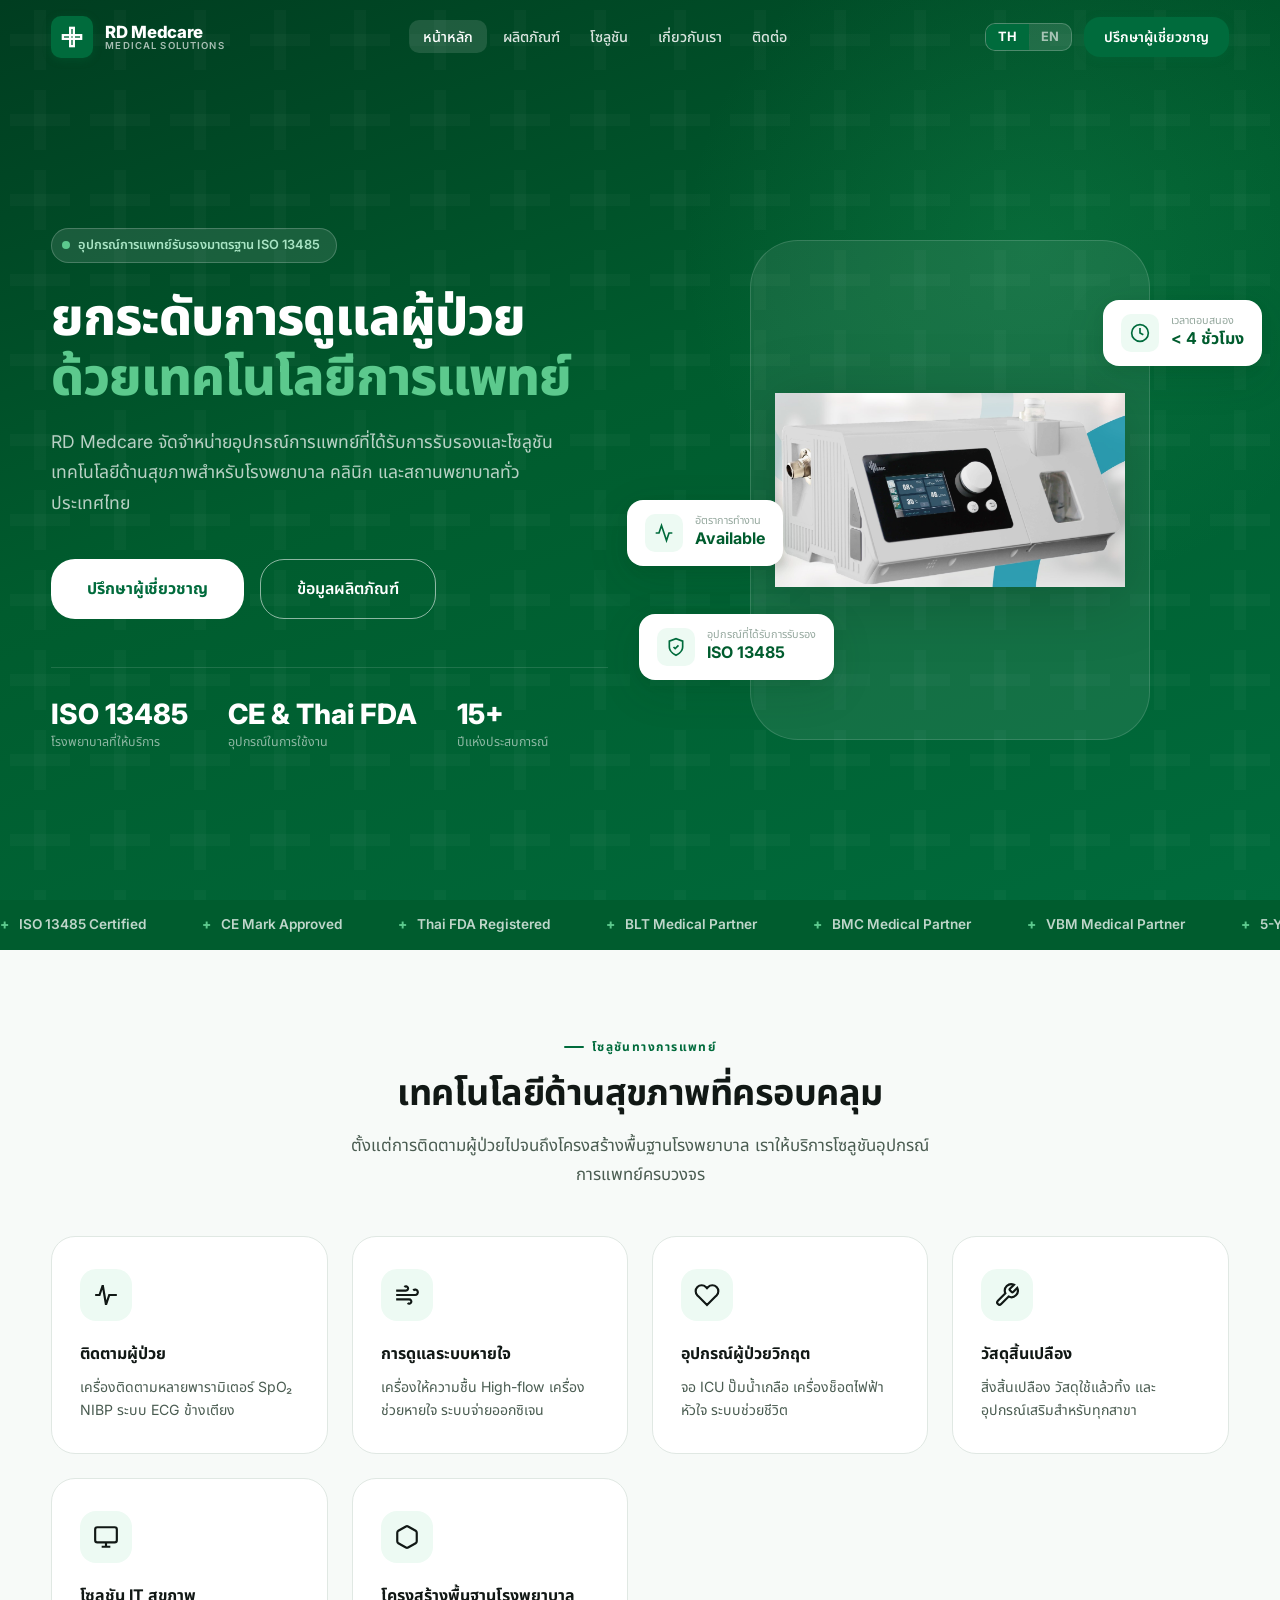
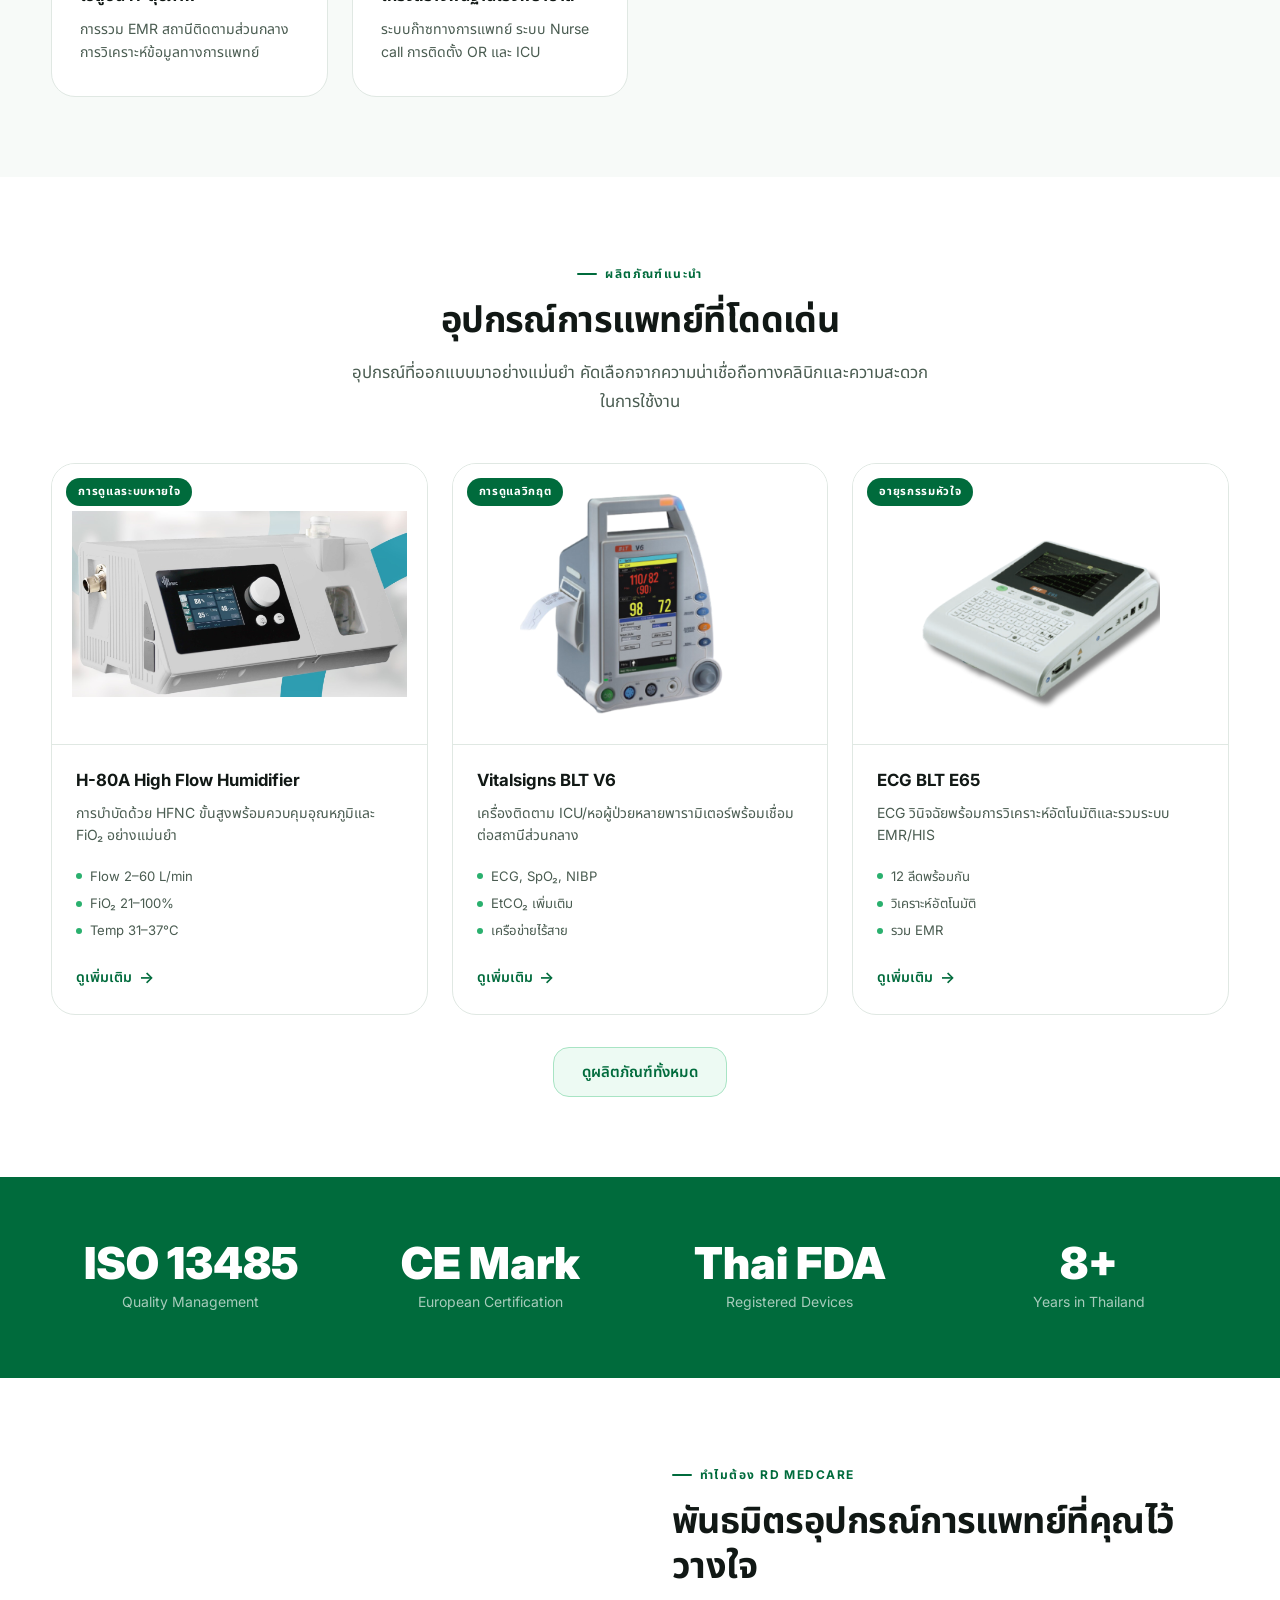
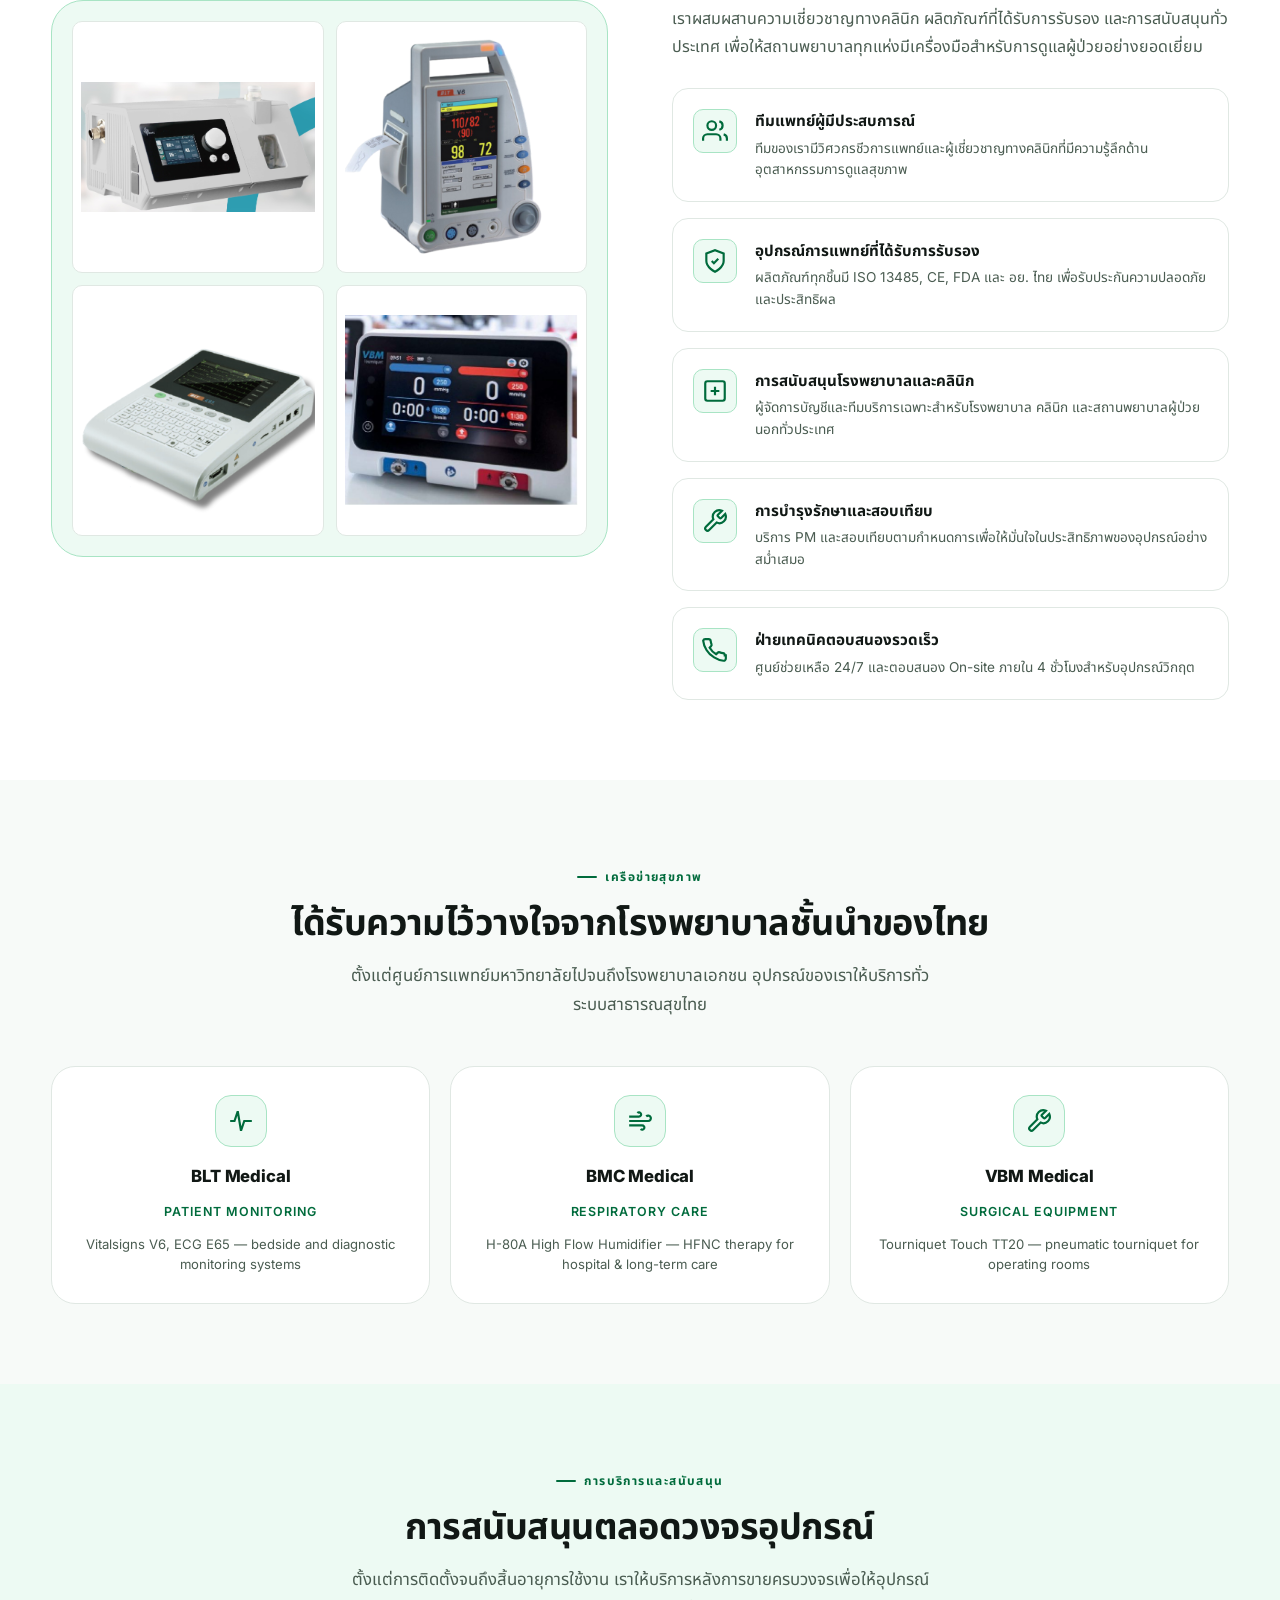
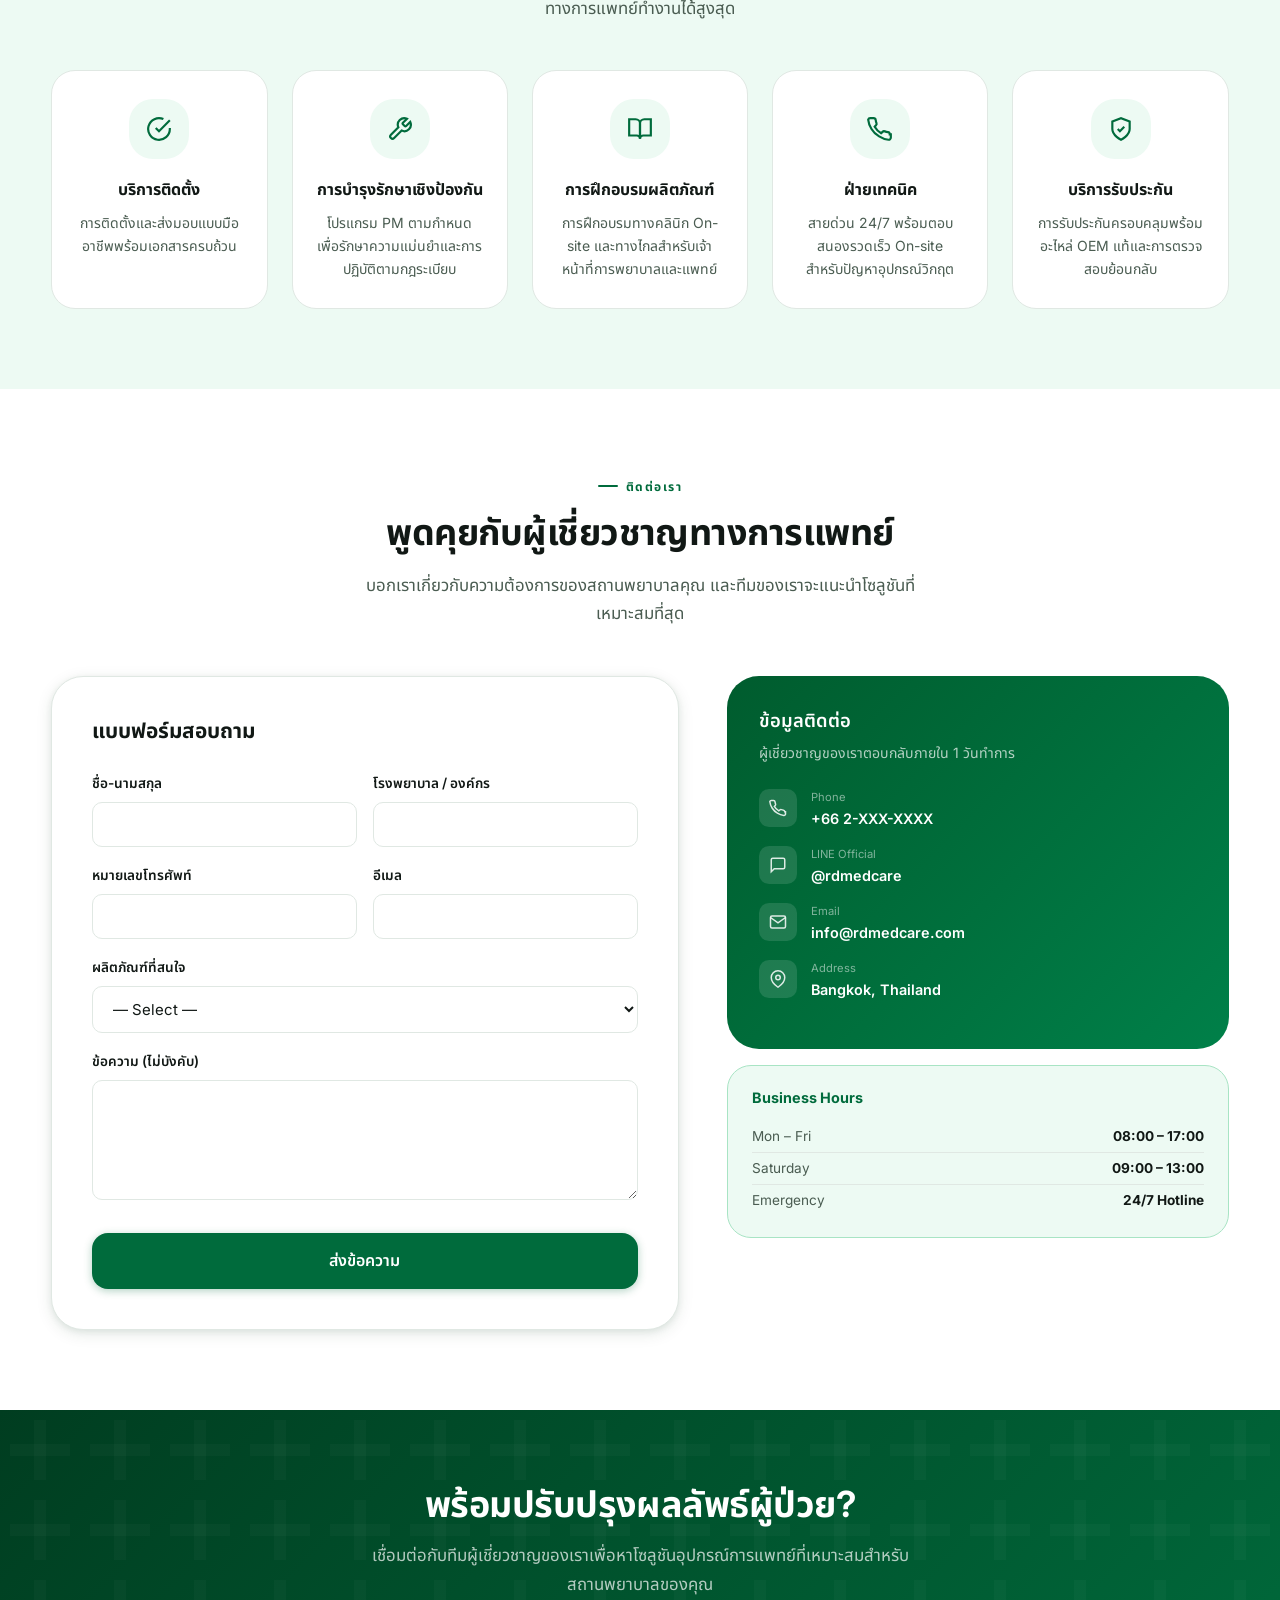
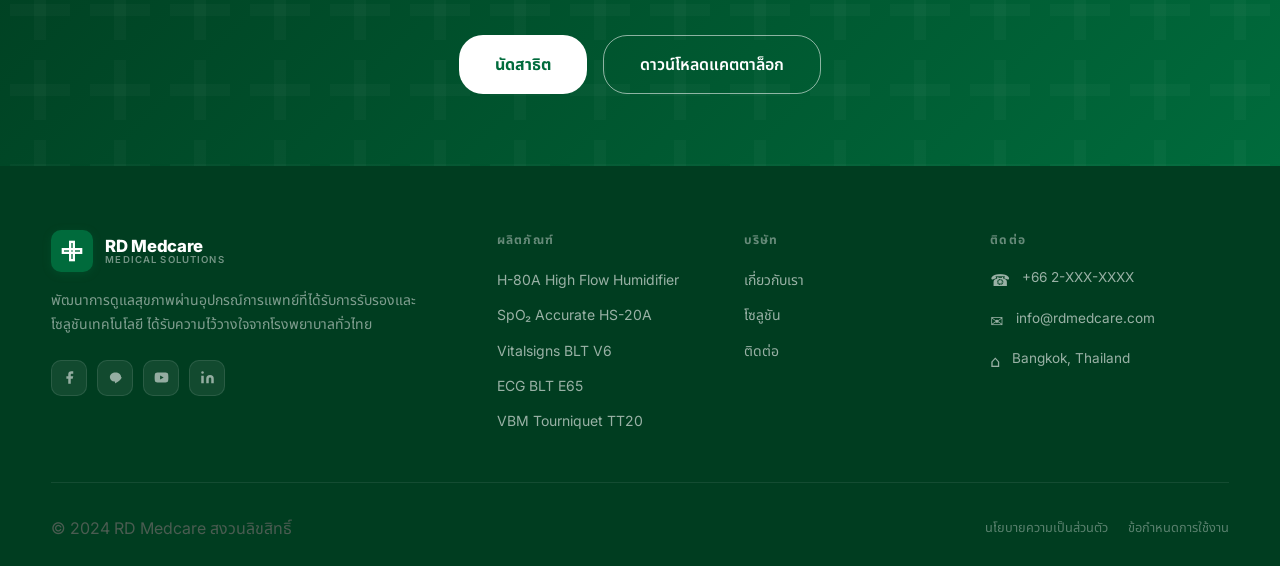
==== commit b7ae5ff0: "v3.0 — Restore real product photos; replace emoji placeholders; add project docs Product images (dow" ====
--- a/index.html
+++ b/index.html
@@ -3,16 +3,16 @@
 <head>
   <meta charset="UTF-8" />
   <meta name="viewport" content="width=device-width, initial-scale=1.0" />
-  <title>RD Medcare – Medical Equipment &amp; Healthcare Technology Thailand</title>
-  <meta name="description" content="RD Medcare จำหน่ายอุปกรณ์การแพทย์ที่ได้รับการรับรอง ได้แก่ High Flow Humidifier, Patient Monitor, ECG, Tourniquet สำหรับโรงพยาบาลทั่วไทย" />
-  <meta name="keywords" content="medical equipment Thailand, อุปกรณ์การแพทย์, high flow humidifier, patient monitor, ECG, tourniquet, RD Medcare" />
+  <title>RD Medcare – อุปกรณ์การแพทย์ไทย | Medical Equipment Thailand</title>
+  <meta name="description" content="RD Medcare จำหน่ายอุปกรณ์การแพทย์ที่ได้รับการรับรอง H-80A High Flow Humidifier, ECG BLT E65, SpO2 HS-20A, Tourniquet TT20, Vitalsigns BLT V6 สำหรับโรงพยาบาลทั่วไทย" />
+  <meta name="keywords" content="medical equipment Thailand, อุปกรณ์การแพทย์, high flow humidifier, patient monitor, ECG, tourniquet, RD Medcare, BLT Medical, BMC Medical, VBM" />
   <meta name="robots" content="index, follow" />
   <link rel="canonical" href="https://rdmedcare-new.netlify.app/" />
   <meta property="og:type"        content="website" />
   <meta property="og:url"         content="https://rdmedcare-new.netlify.app/" />
   <meta property="og:title"       content="RD Medcare – Medical Equipment Thailand" />
   <meta property="og:description" content="Certified medical equipment and healthcare technology for hospitals across Thailand." />
-  <meta property="og:image"       content="https://rdmedcare-new.netlify.app/assets/images/og-image.jpg" />
+  <meta property="og:image"       content="https://rdmedcare-new.netlify.app/assets/images/products/hfh-h80a-full.jpg" />
   <meta property="og:locale"      content="th_TH" />
   <meta name="twitter:card"       content="summary_large_image" />
   <link rel="preconnect" href="https://fonts.googleapis.com" />
@@ -20,7 +20,7 @@
   <link href="https://fonts.googleapis.com/css2?family=Inter:wght@400;500;600;700;800;900&family=Noto+Sans+Thai:wght@400;500;600;700;800&display=swap" rel="stylesheet" />
   <link rel="stylesheet" href="assets/css/styles.css" />
   <link rel="icon" type="image/svg+xml" href="data:image/svg+xml,%3Csvg xmlns='http://www.w3.org/2000/svg' viewBox='0 0 100 100'%3E%3Crect width='100' height='100' rx='20' fill='%23006b3c'/%3E%3Crect x='40' y='15' width='20' height='70' fill='%23ffffff'/%3E%3Crect x='15' y='40' width='70' height='20' fill='%23ffffff'/%3E%3C/svg%3E" />
-  <script type="application/ld+json">{"@context":"https://schema.org","@type":"MedicalOrganization","name":"RD Medcare","url":"https://rdmedcare-new.netlify.app","description":"Certified medical equipment distributor in Thailand","address":{"@type":"PostalAddress","addressCountry":"TH"}}</script>
+  <script type="application/ld+json">{"@context":"https://schema.org","@type":"MedicalOrganization","name":"RD Medcare","url":"https://rdmedcare-new.netlify.app","description":"Authorized medical equipment distributor in Thailand","address":{"@type":"PostalAddress","addressCountry":"TH"}}</script>
 </head>
 <body>
 
@@ -93,69 +93,70 @@
         </div>
         <div class="hero-metrics">
           <div>
-            <div class="hero-metric-value" data-i18n="hero_m1_num">500+</div>
-            <div class="hero-metric-label" data-i18n="hero_m1_lbl">Hospitals Served</div>
+            <div class="hero-metric-value">ISO 13485</div>
+            <div class="hero-metric-label" data-i18n="hero_m1_lbl">Certified</div>
           </div>
           <div>
-            <div class="hero-metric-value" data-i18n="hero_m2_num">10K+</div>
-            <div class="hero-metric-label" data-i18n="hero_m2_lbl">Devices in Service</div>
+            <div class="hero-metric-value">CE &amp; Thai FDA</div>
+            <div class="hero-metric-label" data-i18n="hero_m2_lbl">Approved</div>
           </div>
           <div>
             <div class="hero-metric-value" data-i18n="hero_m3_num">15+</div>
-            <div class="hero-metric-label" data-i18n="hero_m3_lbl">Years Experience</div>
+            <div class="hero-metric-label" data-i18n="hero_m3_lbl">Years in Thailand</div>
           </div>
         </div>
       </div>
 
       <!-- Visual -->
       <div class="hero-visual">
-        <!-- REPLACE: hero-img-frame with real medical equipment/team photo -->
         <div class="hero-img-frame">
-          <div class="hero-img-placeholder">
-            <div class="placeholder-icon">🏥</div>
-            <p>Replace with real<br>medical equipment image</p>
-          </div>
-        </div>
-        <!-- Floating stat cards -->
+          <img src="assets/images/products/hfh-h80a-full.jpg" alt="H-80A High Flow Humidifier – RD Medcare" />
+        </div>
         <div class="hero-stat-card stat-card-a">
-          <div class="stat-card-icon">✅</div>
+          <div class="stat-card-icon">
+            <svg viewBox="0 0 24 24" fill="none" stroke="var(--primary)" stroke-width="2"><path d="M12 22s8-4 8-10V5l-8-3-8 3v7c0 6 8 10 8 10z"/><polyline points="9 12 11 14 15 10"/></svg>
+          </div>
           <div class="stat-card-info">
             <div class="label" data-i18n="hero_c1_lbl">Certified Devices</div>
             <div class="value" data-i18n="hero_c1_val">ISO 13485</div>
           </div>
         </div>
         <div class="hero-stat-card stat-card-b">
-          <div class="stat-card-icon">⚡</div>
+          <div class="stat-card-icon">
+            <svg viewBox="0 0 24 24" fill="none" stroke="var(--primary)" stroke-width="2"><circle cx="12" cy="12" r="10"/><polyline points="12 6 12 12 16 14"/></svg>
+          </div>
           <div class="stat-card-info">
             <div class="label" data-i18n="hero_c2_lbl">Response Time</div>
             <div class="value" data-i18n="hero_c2_val">&lt; 4 Hours</div>
           </div>
         </div>
         <div class="hero-stat-card stat-card-c">
-          <div class="stat-card-icon">📊</div>
+          <div class="stat-card-icon">
+            <svg viewBox="0 0 24 24" fill="none" stroke="var(--primary)" stroke-width="2"><polyline points="22 12 18 12 15 21 9 3 6 12 2 12"/></svg>
+          </div>
           <div class="stat-card-info">
-            <div class="label" data-i18n="hero_c3_lbl">Uptime Rate</div>
-            <div class="value" data-i18n="hero_c3_val">98%</div>
-          </div>
-        </div>
-      </div>
-    </div>
-  </div>
-</section>
-
-<!-- ══ TICKER ════════════════════════════════════════════════ -->
+            <div class="label" data-i18n="hero_c3_lbl">24/7 Support</div>
+            <div class="value">Available</div>
+          </div>
+        </div>
+      </div>
+    </div>
+  </div>
+</section>
+
+<!-- ══ CERTIFICATION STRIP ════════════════════════════════════ -->
 <div class="ticker-wrap">
   <div class="ticker-track" id="tickerTrack">
-    <span class="ticker-item">โรงพยาบาลศิริราช</span>
-    <span class="ticker-item">โรงพยาบาลรามาธิบดี</span>
-    <span class="ticker-item">Bumrungrad International</span>
-    <span class="ticker-item">โรงพยาบาลจุฬาลงกรณ์</span>
-    <span class="ticker-item">Bangkok Hospital Group</span>
-    <span class="ticker-item">โรงพยาบาลมหาราชนครเชียงใหม่</span>
-    <span class="ticker-item">Samitivej Hospital</span>
-    <span class="ticker-item">โรงพยาบาลพระมงกุฎเกล้า</span>
-    <span class="ticker-item">Paolo Memorial Hospital</span>
-    <span class="ticker-item">โรงพยาบาลขอนแก่น</span>
+    <span class="ticker-item">ISO 13485 Certified</span>
+    <span class="ticker-item">CE Mark Approved</span>
+    <span class="ticker-item">Thai FDA Registered</span>
+    <span class="ticker-item">BLT Medical Partner</span>
+    <span class="ticker-item">BMC Medical Partner</span>
+    <span class="ticker-item">VBM Medical Partner</span>
+    <span class="ticker-item">5-Year Warranty</span>
+    <span class="ticker-item">24/7 Technical Support</span>
+    <span class="ticker-item">Nationwide Service</span>
+    <span class="ticker-item">Authorised Distributor Thailand</span>
   </div>
 </div>
 
@@ -165,38 +166,50 @@
     <div class="text-center">
       <div class="section-eyebrow" data-i18n="sol_eyebrow">Medical Solutions</div>
       <h2 class="section-heading" data-i18n="sol_title">Comprehensive Healthcare Technology</h2>
-      <p class="section-lead" data-i18n="sol_lead">From patient monitoring to hospital infrastructure, we provide end-to-end medical equipment solutions.</p>
+      <p class="section-lead" data-i18n="sol_lead">From respiratory care to patient monitoring, we provide certified medical equipment solutions for every care setting.</p>
     </div>
     <div class="grid-3">
       <div class="solution-card fade-up">
-        <div class="sol-icon">🖥️</div>
+        <div class="sol-icon">
+          <svg viewBox="0 0 24 24" fill="none" stroke="currentColor" stroke-width="2"><polyline points="2 12 6 12 9 3 12 21 15 12 18 12 22 12"/></svg>
+        </div>
         <div class="sol-title" data-i18n="sol1_title">Patient Monitoring</div>
         <div class="sol-desc"  data-i18n="sol1_desc">Multi-parameter monitors, SpO₂, NIBP, ECG bedside systems.</div>
       </div>
       <div class="solution-card fade-up">
-        <div class="sol-icon">💨</div>
+        <div class="sol-icon">
+          <svg viewBox="0 0 24 24" fill="none" stroke="currentColor" stroke-width="2"><path d="M9.59 4.59A2 2 0 1 1 11 8H2m10.59 11.41A2 2 0 1 0 14 16H2m15.73-8.27A2.5 2.5 0 1 1 19.5 12H2"/></svg>
+        </div>
         <div class="sol-title" data-i18n="sol2_title">Respiratory Care</div>
-        <div class="sol-desc"  data-i18n="sol2_desc">High-flow humidifiers, ventilators, oxygen delivery systems.</div>
+        <div class="sol-desc"  data-i18n="sol2_desc">High-flow humidifiers, HFNC therapy, oxygen delivery systems.</div>
       </div>
       <div class="solution-card fade-up">
-        <div class="sol-icon">🚨</div>
-        <div class="sol-title" data-i18n="sol3_title">Critical Care Equipment</div>
-        <div class="sol-desc"  data-i18n="sol3_desc">ICU monitors, infusion pumps, defibrillators, life support.</div>
+        <div class="sol-icon">
+          <svg viewBox="0 0 24 24" fill="none" stroke="currentColor" stroke-width="2"><path d="M20.84 4.61a5.5 5.5 0 0 0-7.78 0L12 5.67l-1.06-1.06a5.5 5.5 0 0 0-7.78 7.78l1.06 1.06L12 21.23l7.78-7.78 1.06-1.06a5.5 5.5 0 0 0 0-7.78z"/></svg>
+        </div>
+        <div class="sol-title" data-i18n="sol3_title">Cardiac Diagnostics</div>
+        <div class="sol-desc"  data-i18n="sol3_desc">ECG systems, Holter monitoring, cardiovascular diagnostics.</div>
       </div>
       <div class="solution-card fade-up">
-        <div class="sol-icon">🩺</div>
-        <div class="sol-title" data-i18n="sol4_title">Medical Consumables</div>
-        <div class="sol-desc"  data-i18n="sol4_desc">Disposables, consumables and accessories for all specialties.</div>
+        <div class="sol-icon">
+          <svg viewBox="0 0 24 24" fill="none" stroke="currentColor" stroke-width="2"><path d="M14.7 6.3a1 1 0 0 0 0 1.4l1.6 1.6a1 1 0 0 0 1.4 0l3.77-3.77a6 6 0 0 1-7.94 7.94l-6.91 6.91a2.12 2.12 0 0 1-3-3l6.91-6.91a6 6 0 0 1 7.94-7.94l-3.76 3.76z"/></svg>
+        </div>
+        <div class="sol-title" data-i18n="sol4_title">Surgical Equipment</div>
+        <div class="sol-desc"  data-i18n="sol4_desc">Pneumatic tourniquets, OR monitoring, perioperative solutions.</div>
       </div>
       <div class="solution-card fade-up">
-        <div class="sol-icon">💻</div>
-        <div class="sol-title" data-i18n="sol5_title">Healthcare IT Solutions</div>
+        <div class="sol-icon">
+          <svg viewBox="0 0 24 24" fill="none" stroke="currentColor" stroke-width="2"><rect x="2" y="3" width="20" height="14" rx="2"/><path d="M8 21h8M12 17v4"/></svg>
+        </div>
+        <div class="sol-title" data-i18n="sol5_title">Healthcare IT</div>
         <div class="sol-desc"  data-i18n="sol5_desc">EMR integration, central monitoring stations, data analytics.</div>
       </div>
       <div class="solution-card fade-up">
-        <div class="sol-icon">🏗️</div>
-        <div class="sol-title" data-i18n="sol6_title">Hospital Infrastructure</div>
-        <div class="sol-desc"  data-i18n="sol6_desc">Medical gas systems, nurse call, OR and ICU setup.</div>
+        <div class="sol-icon">
+          <svg viewBox="0 0 24 24" fill="none" stroke="currentColor" stroke-width="2"><path d="M21 16V8a2 2 0 0 0-1-1.73l-7-4a2 2 0 0 0-2 0l-7 4A2 2 0 0 0 3 8v8a2 2 0 0 0 1 1.73l7 4a2 2 0 0 0 2 0l7-4A2 2 0 0 0 21 16z"/></svg>
+        </div>
+        <div class="sol-title" data-i18n="sol6_title">Medical Consumables</div>
+        <div class="sol-desc"  data-i18n="sol6_desc">Disposables, accessories, and consumables for all specialties.</div>
       </div>
     </div>
   </div>
@@ -207,24 +220,23 @@
   <div class="container">
     <div class="text-center">
       <div class="section-eyebrow" data-i18n="prod_eyebrow">Featured Products</div>
-      <h2 class="section-heading" data-i18n="prod_title">Medical Equipment Highlights</h2>
-      <p class="section-lead" data-i18n="prod_lead">Precision-engineered devices selected for clinical reliability and ease of use.</p>
+      <h2 class="section-heading" data-i18n="prod_title">Our Medical Equipment</h2>
+      <p class="section-lead" data-i18n="prod_lead">Precision-engineered devices from leading manufacturers, selected for clinical reliability.</p>
     </div>
     <div class="grid-3">
-      <!-- Product 1 -->
+      <!-- Product 1: H-80A High Flow Humidifier -->
       <div class="product-card fade-up">
         <div class="product-card-image">
-          <!-- REPLACE: <img src="assets/images/products/high-flow-humidifier.jpg" alt="High Flow Humidifier"> -->
+          <img src="assets/images/products/hfh-h80a-full.jpg" alt="H-80A High Flow Humidifier" />
           <span class="product-cat-badge" data-i18n="prod1_cat">Respiratory Care</span>
-          💨
         </div>
         <div class="product-card-body">
-          <h3 class="product-name" data-i18n="prod1_name">High Flow Humidifier</h3>
-          <p class="product-desc"  data-i18n="prod1_desc">Advanced HFNC therapy with precise temperature &amp; FiO₂ control.</p>
+          <h3 class="product-name">H-80A High Flow Humidifier</h3>
+          <p class="product-desc" data-i18n="prod1_desc">Advanced HFNC therapy with precise temperature, humidity, and FiO₂ control for optimal respiratory support.</p>
           <div class="product-features">
-            <div class="product-feature" data-i18n="prod1_f1">Flow 2–60 L/min</div>
+            <div class="product-feature" data-i18n="prod1_f1">Flow 2–80 L/min</div>
             <div class="product-feature" data-i18n="prod1_f2">FiO₂ 21–100%</div>
-            <div class="product-feature" data-i18n="prod1_f3">Temp 31–37°C</div>
+            <div class="product-feature" data-i18n="prod1_f3">Temp 29–37°C</div>
           </div>
           <a href="products.html#hfh" class="product-learn">
             <span data-i18n="prod_learn">Learn More</span>
@@ -232,20 +244,19 @@
           </a>
         </div>
       </div>
-      <!-- Product 2 -->
+      <!-- Product 2: Vitalsigns BLT V6 -->
       <div class="product-card fade-up">
         <div class="product-card-image">
-          <!-- REPLACE: <img src="assets/images/products/patient-monitor.jpg" alt="Patient Monitor"> -->
-          <span class="product-cat-badge" data-i18n="prod3_cat">Critical Care</span>
-          🖥️
+          <img src="assets/images/products/vitalsigns-blt-v6-full.png" alt="Vitalsigns BLT V6 Patient Monitor" />
+          <span class="product-cat-badge" data-i18n="prod3_cat">Patient Monitoring</span>
         </div>
         <div class="product-card-body">
-          <h3 class="product-name" data-i18n="prod3_name">Bedside Patient Monitor</h3>
-          <p class="product-desc"  data-i18n="prod3_desc">Multi-parameter ICU/ward monitor with central station connectivity.</p>
+          <h3 class="product-name">Vitalsigns BLT V6</h3>
+          <p class="product-desc" data-i18n="prod3_desc">Advanced touch-screen vital signs monitor for triage, spot-check, and continuous monitoring in all care settings.</p>
           <div class="product-features">
-            <div class="product-feature" data-i18n="prod3_f1">ECG, SpO₂, NIBP</div>
-            <div class="product-feature" data-i18n="prod3_f2">EtCO₂ optional</div>
-            <div class="product-feature" data-i18n="prod3_f3">Wireless network</div>
+            <div class="product-feature" data-i18n="prod3_f1">SpO₂, NIBP, Temp, EtCO₂</div>
+            <div class="product-feature" data-i18n="prod3_f2">Touch-screen interface</div>
+            <div class="product-feature" data-i18n="prod3_f3">All care environments</div>
           </div>
           <a href="products.html#pm" class="product-learn">
             <span data-i18n="prod_learn">Learn More</span>
@@ -253,20 +264,19 @@
           </a>
         </div>
       </div>
-      <!-- Product 3 -->
+      <!-- Product 3: ECG BLT E65 -->
       <div class="product-card fade-up">
         <div class="product-card-image">
-          <!-- REPLACE: <img src="assets/images/products/ecg-system.jpg" alt="ECG System"> -->
+          <img src="assets/images/products/ecg-blt-e65-full.png" alt="ECG BLT E65 System" />
           <span class="product-cat-badge" data-i18n="prod4_cat">Cardiology</span>
-          💓
         </div>
         <div class="product-card-body">
-          <h3 class="product-name" data-i18n="prod4_name">12-Lead ECG System</h3>
-          <p class="product-desc"  data-i18n="prod4_desc">Diagnostic ECG with auto-interpretation and EMR/HIS integration.</p>
+          <h3 class="product-name">ECG BLT E65</h3>
+          <p class="product-desc" data-i18n="prod4_desc">8-inch colour LCD 12-lead ECG with simultaneous acquisition, auto-analysis, and EMR/HIS integration.</p>
           <div class="product-features">
-            <div class="product-feature" data-i18n="prod4_f1">Simultaneous 12L</div>
-            <div class="product-feature" data-i18n="prod4_f2">Auto analysis</div>
-            <div class="product-feature" data-i18n="prod4_f3">EMR integration</div>
+            <div class="product-feature" data-i18n="prod4_f1">12-Lead simultaneous</div>
+            <div class="product-feature" data-i18n="prod4_f2">Auto interpretation</div>
+            <div class="product-feature" data-i18n="prod4_f3">EMR / DICOM ready</div>
           </div>
           <a href="products.html#ecg" class="product-learn">
             <span data-i18n="prod_learn">Learn More</span>
@@ -281,25 +291,25 @@
   </div>
 </section>
 
-<!-- ══ STATS BAR ══════════════════════════════════════════════ -->
+<!-- ══ CERTIFICATIONS BAR ══════════════════════════════════════ -->
 <section class="stats-section section-sm">
   <div class="container">
     <div class="grid-4">
       <div class="stat-item fade-up">
-        <div class="stat-number" data-count="500"   data-suffix="+">0+</div>
-        <div class="stat-label">Partner Hospitals</div>
+        <div class="stat-number">ISO 13485</div>
+        <div class="stat-label">Quality Management</div>
       </div>
       <div class="stat-item fade-up">
-        <div class="stat-number" data-count="10000" data-suffix="+">0+</div>
-        <div class="stat-label">Devices in Service</div>
+        <div class="stat-number">CE Mark</div>
+        <div class="stat-label">European Certification</div>
       </div>
       <div class="stat-item fade-up">
-        <div class="stat-number" data-count="15"    data-suffix="+">0+</div>
-        <div class="stat-label">Years Experience</div>
+        <div class="stat-number">Thai FDA</div>
+        <div class="stat-label">Registered Devices</div>
       </div>
       <div class="stat-item fade-up">
-        <div class="stat-number" data-count="98"    data-suffix="%">0%</div>
-        <div class="stat-label">Uptime Guarantee</div>
+        <div class="stat-number" data-count="15" data-suffix="+">0+</div>
+        <div class="stat-label">Years in Thailand</div>
       </div>
     </div>
   </div>
@@ -309,10 +319,14 @@
 <section class="section why-section" id="why">
   <div class="container">
     <div class="why-grid">
-      <!-- Visual -->
+      <!-- Product visual grid -->
       <div class="why-visual fade-up">
-        <!-- REPLACE: with real medical team or equipment photo -->
-        🩻
+        <div class="why-product-grid">
+          <img src="assets/images/products/hfh-h80a-full.jpg"         alt="H-80A High Flow Humidifier" />
+          <img src="assets/images/products/vitalsigns-blt-v6-full.png" alt="Vitalsigns BLT V6" />
+          <img src="assets/images/products/ecg-blt-e65-full.png"       alt="ECG BLT E65" />
+          <img src="assets/images/products/tourniquet-tt20-wide.jpg"   alt="VBM Tourniquet TT20" />
+        </div>
       </div>
       <!-- Content -->
       <div>
@@ -323,35 +337,45 @@
         </p>
         <div class="why-items">
           <div class="why-item fade-up">
-            <div class="why-item-icon">👨‍⚕️</div>
+            <div class="why-item-icon">
+              <svg viewBox="0 0 24 24" fill="none" stroke="var(--primary)" stroke-width="2"><path d="M17 21v-2a4 4 0 0 0-4-4H5a4 4 0 0 0-4 4v2"/><circle cx="9" cy="7" r="4"/><path d="M23 21v-2a4 4 0 0 0-3-3.87M16 3.13a4 4 0 0 1 0 7.75"/></svg>
+            </div>
             <div>
               <div class="why-item-title" data-i18n="why1_title">Experienced Medical Team</div>
               <div class="why-item-desc"  data-i18n="why1_desc">Our team includes biomedical engineers and clinical specialists.</div>
             </div>
           </div>
           <div class="why-item fade-up">
-            <div class="why-item-icon">🏅</div>
+            <div class="why-item-icon">
+              <svg viewBox="0 0 24 24" fill="none" stroke="var(--primary)" stroke-width="2"><path d="M12 22s8-4 8-10V5l-8-3-8 3v7c0 6 8 10 8 10z"/><polyline points="9 12 11 14 15 10"/></svg>
+            </div>
             <div>
               <div class="why-item-title" data-i18n="why2_title">Certified Medical Equipment</div>
-              <div class="why-item-desc"  data-i18n="why2_desc">All products carry ISO 13485, CE, FDA, and Thai FDA certifications.</div>
+              <div class="why-item-desc"  data-i18n="why2_desc">All products carry ISO 13485, CE, and Thai FDA certifications.</div>
             </div>
           </div>
           <div class="why-item fade-up">
-            <div class="why-item-icon">🏥</div>
+            <div class="why-item-icon">
+              <svg viewBox="0 0 24 24" fill="none" stroke="var(--primary)" stroke-width="2"><rect x="3" y="3" width="18" height="18" rx="2"/><path d="M12 8v8M8 12h8"/></svg>
+            </div>
             <div>
               <div class="why-item-title" data-i18n="why3_title">Hospital &amp; Clinic Support</div>
               <div class="why-item-desc"  data-i18n="why3_desc">Dedicated account managers and service teams nationwide.</div>
             </div>
           </div>
           <div class="why-item fade-up">
-            <div class="why-item-icon">🔧</div>
+            <div class="why-item-icon">
+              <svg viewBox="0 0 24 24" fill="none" stroke="var(--primary)" stroke-width="2"><path d="M14.7 6.3a1 1 0 0 0 0 1.4l1.6 1.6a1 1 0 0 0 1.4 0l3.77-3.77a6 6 0 0 1-7.94 7.94l-6.91 6.91a2.12 2.12 0 0 1-3-3l6.91-6.91a6 6 0 0 1 7.94-7.94l-3.76 3.76z"/></svg>
+            </div>
             <div>
               <div class="why-item-title" data-i18n="why4_title">Maintenance &amp; Calibration</div>
               <div class="why-item-desc"  data-i18n="why4_desc">Scheduled PM programmes ensuring consistent device performance.</div>
             </div>
           </div>
           <div class="why-item fade-up">
-            <div class="why-item-icon">📞</div>
+            <div class="why-item-icon">
+              <svg viewBox="0 0 24 24" fill="none" stroke="var(--primary)" stroke-width="2"><path d="M22 16.92v3a2 2 0 0 1-2.18 2 19.79 19.79 0 0 1-8.63-3.07A19.5 19.5 0 0 1 4.15 12a19.79 19.79 0 0 1-3.07-8.67A2 2 0 0 1 3.05 2h3a2 2 0 0 1 2 1.72c.127.96.361 1.903.7 2.81a2 2 0 0 1-.45 2.11L7.09 9.91a16 16 0 0 0 6 6l1.27-1.27a2 2 0 0 1 2.11-.45c.907.339 1.85.573 2.81.7A2 2 0 0 1 21 16.92z"/></svg>
+            </div>
             <div>
               <div class="why-item-title" data-i18n="why5_title">Fast Technical Support</div>
               <div class="why-item-desc"  data-i18n="why5_desc">24/7 helpdesk and on-site response within 4 hours.</div>
@@ -363,24 +387,39 @@
   </div>
 </section>
 
-<!-- ══ HEALTHCARE PARTNERS ════════════════════════════════════ -->
+<!-- ══ TECHNOLOGY PARTNERS ════════════════════════════════════ -->
 <section class="section partners-section" id="partners">
   <div class="container">
     <div class="text-center">
-      <div class="section-eyebrow" data-i18n="partners_eyebrow">Healthcare Network</div>
-      <h2 class="section-heading" data-i18n="partners_title">Trusted by Thailand's Leading Hospitals</h2>
-      <p class="section-lead" data-i18n="partners_lead">From university medical centres to private hospitals, our equipment is trusted nationwide.</p>
+      <div class="section-eyebrow" data-i18n="partners_eyebrow">Technology Partners</div>
+      <h2 class="section-heading" data-i18n="partners_title">Authorised Distributor in Thailand</h2>
+      <p class="section-lead" data-i18n="partners_lead">We are the authorised distributor for these leading medical equipment manufacturers across Thailand.</p>
     </div>
     <div class="partner-logo-grid">
-      <!-- REPLACE: Add real partner logo images inside each partner-logo-item -->
-      <div class="partner-logo-item fade-up"><span class="partner-icon">🏥</span>โรงพยาบาลศิริราช</div>
-      <div class="partner-logo-item fade-up"><span class="partner-icon">🏥</span>โรงพยาบาลรามาธิบดี</div>
-      <div class="partner-logo-item fade-up"><span class="partner-icon">🏥</span>Bumrungrad Hospital</div>
-      <div class="partner-logo-item fade-up"><span class="partner-icon">🏥</span>Bangkok Hospital</div>
-      <div class="partner-logo-item fade-up"><span class="partner-icon">🏥</span>โรงพยาบาลจุฬาฯ</div>
-      <div class="partner-logo-item fade-up"><span class="partner-icon">🏥</span>Samitivej Hospital</div>
-      <div class="partner-logo-item fade-up"><span class="partner-icon">🏥</span>โรงพยาบาลมหาราช</div>
-      <div class="partner-logo-item fade-up"><span class="partner-icon">🏥</span>Paolo Memorial</div>
+      <div class="partner-logo-item fade-up">
+        <div class="partner-brand-mark">
+          <svg viewBox="0 0 24 24" fill="none" stroke="var(--primary)" stroke-width="2"><polyline points="2 12 6 12 9 3 12 21 15 12 18 12 22 12"/></svg>
+        </div>
+        <div class="partner-brand-name">BLT Medical</div>
+        <div class="partner-brand-cat">Patient Monitoring</div>
+        <div class="partner-brand-desc">Vitalsigns V6, ECG E65 — bedside and diagnostic monitoring systems</div>
+      </div>
+      <div class="partner-logo-item fade-up">
+        <div class="partner-brand-mark">
+          <svg viewBox="0 0 24 24" fill="none" stroke="var(--primary)" stroke-width="2"><path d="M9.59 4.59A2 2 0 1 1 11 8H2m10.59 11.41A2 2 0 1 0 14 16H2m15.73-8.27A2.5 2.5 0 1 1 19.5 12H2"/></svg>
+        </div>
+        <div class="partner-brand-name">BMC Medical</div>
+        <div class="partner-brand-cat">Respiratory Care</div>
+        <div class="partner-brand-desc">H-80A High Flow Humidifier — HFNC therapy for hospital &amp; long-term care</div>
+      </div>
+      <div class="partner-logo-item fade-up">
+        <div class="partner-brand-mark">
+          <svg viewBox="0 0 24 24" fill="none" stroke="var(--primary)" stroke-width="2"><path d="M14.7 6.3a1 1 0 0 0 0 1.4l1.6 1.6a1 1 0 0 0 1.4 0l3.77-3.77a6 6 0 0 1-7.94 7.94l-6.91 6.91a2.12 2.12 0 0 1-3-3l6.91-6.91a6 6 0 0 1 7.94-7.94l-3.76 3.76z"/></svg>
+        </div>
+        <div class="partner-brand-name">VBM Medical</div>
+        <div class="partner-brand-cat">Surgical Equipment</div>
+        <div class="partner-brand-desc">Tourniquet Touch TT20 — pneumatic tourniquet for operating rooms</div>
+      </div>
     </div>
   </div>
 </section>
@@ -395,27 +434,37 @@
     </div>
     <div class="grid-3" style="grid-template-columns:repeat(auto-fit,minmax(200px,1fr));">
       <div class="service-card fade-up">
-        <div class="service-icon">🔌</div>
+        <div class="service-icon">
+          <svg viewBox="0 0 24 24" fill="none" stroke="var(--primary)" stroke-width="2"><path d="M22 11.08V12a10 10 0 1 1-5.93-9.14"/><polyline points="22 4 12 14.01 9 11.01"/></svg>
+        </div>
         <div class="service-title" data-i18n="svc1_title">Installation Services</div>
-        <div class="service-desc"  data-i18n="svc1_desc">Professional installation, commissioning and handover with full documentation.</div>
+        <div class="service-desc"  data-i18n="svc1_desc">Professional installation, commissioning, and handover with full documentation.</div>
       </div>
       <div class="service-card fade-up">
-        <div class="service-icon">🛠️</div>
+        <div class="service-icon">
+          <svg viewBox="0 0 24 24" fill="none" stroke="var(--primary)" stroke-width="2"><path d="M14.7 6.3a1 1 0 0 0 0 1.4l1.6 1.6a1 1 0 0 0 1.4 0l3.77-3.77a6 6 0 0 1-7.94 7.94l-6.91 6.91a2.12 2.12 0 0 1-3-3l6.91-6.91a6 6 0 0 1 7.94-7.94l-3.76 3.76z"/></svg>
+        </div>
         <div class="service-title" data-i18n="svc2_title">Preventive Maintenance</div>
         <div class="service-desc"  data-i18n="svc2_desc">Scheduled PM programmes to maintain device accuracy and compliance.</div>
       </div>
       <div class="service-card fade-up">
-        <div class="service-icon">🎓</div>
+        <div class="service-icon">
+          <svg viewBox="0 0 24 24" fill="none" stroke="var(--primary)" stroke-width="2"><path d="M2 3h6a4 4 0 0 1 4 4v14a3 3 0 0 0-3-3H2z"/><path d="M22 3h-6a4 4 0 0 0-4 4v14a3 3 0 0 1 3-3h7z"/></svg>
+        </div>
         <div class="service-title" data-i18n="svc3_title">Product Training</div>
         <div class="service-desc"  data-i18n="svc3_desc">On-site and remote clinical training for nursing and medical staff.</div>
       </div>
       <div class="service-card fade-up">
-        <div class="service-icon">📞</div>
+        <div class="service-icon">
+          <svg viewBox="0 0 24 24" fill="none" stroke="var(--primary)" stroke-width="2"><path d="M22 16.92v3a2 2 0 0 1-2.18 2 19.79 19.79 0 0 1-8.63-3.07A19.5 19.5 0 0 1 4.15 12a19.79 19.79 0 0 1-3.07-8.67A2 2 0 0 1 3.05 2h3a2 2 0 0 1 2 1.72c.127.96.361 1.903.7 2.81a2 2 0 0 1-.45 2.11L7.09 9.91a16 16 0 0 0 6 6l1.27-1.27a2 2 0 0 1 2.11-.45c.907.339 1.85.573 2.81.7A2 2 0 0 1 21 16.92z"/></svg>
+        </div>
         <div class="service-title" data-i18n="svc4_title">Technical Support</div>
         <div class="service-desc"  data-i18n="svc4_desc">24/7 helpline with rapid on-site response for critical issues.</div>
       </div>
       <div class="service-card fade-up">
-        <div class="service-icon">🛡️</div>
+        <div class="service-icon">
+          <svg viewBox="0 0 24 24" fill="none" stroke="var(--primary)" stroke-width="2"><path d="M12 22s8-4 8-10V5l-8-3-8 3v7c0 6 8 10 8 10z"/><polyline points="9 12 11 14 15 10"/></svg>
+        </div>
         <div class="service-title" data-i18n="svc5_title">Warranty Services</div>
         <div class="service-desc"  data-i18n="svc5_desc">Comprehensive warranty with genuine OEM parts and full traceability.</div>
       </div>
@@ -460,12 +509,11 @@
             <label class="form-label" data-i18n="form_interest">Product Interest</label>
             <select class="form-control" name="product">
               <option value="">— Select —</option>
-              <option value="hfh">High Flow Humidifier</option>
-              <option value="spo2">SpO₂ Monitor</option>
-              <option value="pm">Patient Monitor</option>
-              <option value="ecg">ECG System</option>
-              <option value="tourniquet">Tourniquet System</option>
-              <option value="infusion">Infusion Pump</option>
+              <option value="hfh">H-80A High Flow Humidifier</option>
+              <option value="spo2">SpO₂ Accurate HS-20A</option>
+              <option value="pm">Vitalsigns BLT V6</option>
+              <option value="ecg">ECG BLT E65</option>
+              <option value="tourniquet">VBM Tourniquet Touch TT20</option>
               <option value="other">Other / General Inquiry</option>
             </select>
           </div>
@@ -484,39 +532,45 @@
         <div class="contact-info-head">
           <h3 data-i18n="info_title">Contact Us</h3>
           <p data-i18n="info_desc">Our medical specialists respond within one business day.</p>
-          <!-- REPLACE: update all contact details below with real information -->
           <div class="contact-detail">
-            <div class="contact-detail-icon">📞</div>
+            <div class="contact-detail-icon">
+              <svg viewBox="0 0 24 24" fill="none" stroke="rgba(255,255,255,0.85)" stroke-width="2"><path d="M22 16.92v3a2 2 0 0 1-2.18 2 19.79 19.79 0 0 1-8.63-3.07A19.5 19.5 0 0 1 4.15 12a19.79 19.79 0 0 1-3.07-8.67A2 2 0 0 1 3.05 2h3a2 2 0 0 1 2 1.72c.127.96.361 1.903.7 2.81a2 2 0 0 1-.45 2.11L7.09 9.91a16 16 0 0 0 6 6l1.27-1.27a2 2 0 0 1 2.11-.45c.907.339 1.85.573 2.81.7A2 2 0 0 1 21 16.92z"/></svg>
+            </div>
             <div>
               <div class="contact-detail-lbl">Phone</div>
               <div class="contact-detail-val">+66 2-XXX-XXXX</div>
             </div>
           </div>
           <div class="contact-detail">
-            <div class="contact-detail-icon">💬</div>
+            <div class="contact-detail-icon">
+              <svg viewBox="0 0 24 24" fill="none" stroke="rgba(255,255,255,0.85)" stroke-width="2"><path d="M21 15a2 2 0 0 1-2 2H7l-4 4V5a2 2 0 0 1 2-2h14a2 2 0 0 1 2 2z"/></svg>
+            </div>
             <div>
               <div class="contact-detail-lbl">LINE Official</div>
               <div class="contact-detail-val">@rdmedcare</div>
             </div>
           </div>
           <div class="contact-detail">
-            <div class="contact-detail-icon">📧</div>
+            <div class="contact-detail-icon">
+              <svg viewBox="0 0 24 24" fill="none" stroke="rgba(255,255,255,0.85)" stroke-width="2"><path d="M4 4h16c1.1 0 2 .9 2 2v12c0 1.1-.9 2-2 2H4c-1.1 0-2-.9-2-2V6c0-1.1.9-2 2-2z"/><polyline points="22,6 12,13 2,6"/></svg>
+            </div>
             <div>
               <div class="contact-detail-lbl">Email</div>
               <div class="contact-detail-val">info@rdmedcare.com</div>
             </div>
           </div>
           <div class="contact-detail">
-            <div class="contact-detail-icon">📍</div>
+            <div class="contact-detail-icon">
+              <svg viewBox="0 0 24 24" fill="none" stroke="rgba(255,255,255,0.85)" stroke-width="2"><path d="M21 10c0 7-9 13-9 13s-9-6-9-13a9 9 0 0 1 18 0z"/><circle cx="12" cy="10" r="3"/></svg>
+            </div>
             <div>
               <div class="contact-detail-lbl">Address</div>
-              <!-- REPLACE: with real address -->
               <div class="contact-detail-val">Bangkok, Thailand</div>
             </div>
           </div>
         </div>
         <div class="hours-card">
-          <div class="hours-title">🕐 Business Hours</div>
+          <div class="hours-title">Business Hours</div>
           <div class="hours-row"><span>Mon – Fri</span><strong>08:00 – 17:00</strong></div>
           <div class="hours-row"><span>Saturday</span><strong>09:00 – 13:00</strong></div>
           <div class="hours-row"><span>Emergency</span><strong>24/7 Hotline</strong></div>
@@ -534,7 +588,7 @@
       <p class="cta-desc"  data-i18n="cta_desc">Connect with our specialist team to find the right medical equipment solutions.</p>
       <div class="cta-actions">
         <a href="contact.html" class="btn btn-white btn-lg"   data-i18n="cta_btn1">Book a Demo</a>
-        <a href="products.html"class="btn btn-outline btn-lg" data-i18n="cta_btn2">Download Catalogue</a>
+        <a href="products.html"class="btn btn-outline btn-lg" data-i18n="cta_btn2">View All Products</a>
       </div>
     </div>
   </div>
@@ -555,23 +609,31 @@
           </div>
         </div>
         <p class="footer-tagline" data-i18n="footer_tagline">
-          Advancing healthcare through certified medical equipment and technology solutions.
+          Authorised distributor of certified medical equipment for hospitals and clinics across Thailand.
         </p>
         <div class="footer-socials">
-          <a href="#" class="social-link" aria-label="Facebook">📘</a>
-          <a href="#" class="social-link" aria-label="LINE">💬</a>
-          <a href="#" class="social-link" aria-label="YouTube">▶️</a>
-          <a href="#" class="social-link" aria-label="LinkedIn">💼</a>
+          <a href="https://www.facebook.com/RDMedcare" class="social-link" aria-label="Facebook" target="_blank" rel="noopener">
+            <svg viewBox="0 0 24 24" fill="currentColor"><path d="M18 2h-3a5 5 0 0 0-5 5v3H7v4h3v8h4v-8h3l1-4h-4V7a1 1 0 0 1 1-1h3z"/></svg>
+          </a>
+          <a href="#" class="social-link" aria-label="LINE">
+            <svg viewBox="0 0 24 24" fill="currentColor"><path d="M21 11.5C21 7.36 16.97 4 12 4S3 7.36 3 11.5c0 3.54 3.14 6.51 7.38 7.07.29.06.68.19.78.44.09.22.06.57.03.79l-.13.78c-.04.22-.18.88.77.48S17.4 18.11 19.3 16h.01c1.3-1.42 2.7-3.47 2.7-4.5z"/></svg>
+          </a>
+          <a href="https://www.youtube.com/channel/UCJwEmMHjLfQvIDCD9JPSnoQ" class="social-link" aria-label="YouTube" target="_blank" rel="noopener">
+            <svg viewBox="0 0 24 24" fill="currentColor"><path d="M22.54 6.42a2.78 2.78 0 0 0-1.95-1.96C18.88 4 12 4 12 4s-6.88 0-8.59.46a2.78 2.78 0 0 0-1.95 1.96A29 29 0 0 0 1 12a29 29 0 0 0 .46 5.58A2.78 2.78 0 0 0 3.41 19.6C5.12 20 12 20 12 20s6.88 0 8.59-.46a2.78 2.78 0 0 0 1.95-1.95A29 29 0 0 0 23 12a29 29 0 0 0-.46-5.58zM9.75 15.02V8.98L15.5 12l-5.75 3.02z"/></svg>
+          </a>
+          <a href="https://th.linkedin.com/in/rd-medcare-b5319b108" class="social-link" aria-label="LinkedIn" target="_blank" rel="noopener">
+            <svg viewBox="0 0 24 24" fill="currentColor"><path d="M16 8a6 6 0 0 1 6 6v7h-4v-7a2 2 0 0 0-2-2 2 2 0 0 0-2 2v7h-4v-7a6 6 0 0 1 6-6zM2 9h4v12H2z"/><circle cx="4" cy="4" r="2"/></svg>
+          </a>
         </div>
       </div>
       <div>
         <div class="footer-col-title" data-i18n="ft_products">Products</div>
         <ul class="footer-links">
-          <li><a href="products.html#hfh">High Flow Humidifier</a></li>
-          <li><a href="products.html#spo2">SpO₂ Monitor</a></li>
-          <li><a href="products.html#pm">Patient Monitor</a></li>
-          <li><a href="products.html#ecg">ECG System</a></li>
-          <li><a href="products.html#tourniquet">Tourniquet System</a></li>
+          <li><a href="products.html#hfh">H-80A High Flow Humidifier</a></li>
+          <li><a href="products.html#spo2">SpO₂ Accurate HS-20A</a></li>
+          <li><a href="products.html#pm">Vitalsigns BLT V6</a></li>
+          <li><a href="products.html#ecg">ECG BLT E65</a></li>
+          <li><a href="products.html#tourniquet">VBM Tourniquet TT20</a></li>
         </ul>
       </div>
       <div>
@@ -584,10 +646,9 @@
       </div>
       <div>
         <div class="footer-col-title" data-i18n="ft_contact">Contact</div>
-        <!-- REPLACE: with real contact details -->
-        <div class="footer-contact-item"><span>📞</span><span>+66 2-XXX-XXXX</span></div>
-        <div class="footer-contact-item"><span>📧</span><span>info@rdmedcare.com</span></div>
-        <div class="footer-contact-item"><span>📍</span><span>Bangkok, Thailand</span></div>
+        <div class="footer-contact-item"><span>☎</span><span>+66 2-XXX-XXXX</span></div>
+        <div class="footer-contact-item"><span>✉</span><span>info@rdmedcare.com</span></div>
+        <div class="footer-contact-item"><span>⌂</span><span>Bangkok, Thailand</span></div>
       </div>
     </div>
     <div class="footer-bottom">
--- a/assets/css/styles.css
+++ b/assets/css/styles.css
@@ -508,41 +508,24 @@
   position: relative;
 }
 .hero-img-frame {
-  aspect-ratio: 1;
-  max-width: 480px;
+  aspect-ratio: 4/5;
+  max-width: 400px;
   margin-inline: auto;
   border-radius: var(--r-2xl);
   overflow: hidden;
-  background: rgba(255,255,255,0.06);
-  border: 1px solid rgba(255,255,255,0.12);
-  display: flex;
-  align-items: center;
-  justify-content: center;
+  background: rgba(255,255,255,0.08);
+  border: 1px solid rgba(255,255,255,0.14);
+  display: flex;
+  align-items: center;
+  justify-content: center;
+  padding: 1.5rem;
   position: relative;
-  /* REPLACE: with real medical hero image */
 }
 .hero-img-frame img {
   width: 100%;
   height: 100%;
-  object-fit: cover;
-}
-.hero-img-placeholder {
-  display: flex;
-  flex-direction: column;
-  align-items: center;
-  justify-content: center;
-  gap: 1rem;
-  padding: 2rem;
-  text-align: center;
-}
-.hero-img-placeholder .placeholder-icon {
-  font-size: 7rem;
-  opacity: 0.5;
-  line-height: 1;
-}
-.hero-img-placeholder p {
-  font-size: 0.78rem;
-  color: rgba(255,255,255,0.35);
+  object-fit: contain;
+  filter: drop-shadow(0 8px 32px rgba(0,0,0,0.18));
 }
 /* Floating stat cards */
 .hero-stat-card {
@@ -572,6 +555,13 @@
   font-size: 1.25rem;
   flex-shrink: 0;
 }
+/* ─── SVG Icon sizing ────────────────────────────────────── */
+.sol-icon svg,
+.service-icon svg,
+.why-item-icon svg { width: 26px; height: 26px; display: block; }
+.stat-card-icon svg { width: 20px; height: 20px; display: block; }
+.contact-detail-icon svg { width: 18px; height: 18px; display: block; }
+.social-link svg { width: 15px; height: 15px; display: block; }
 .stat-card-info .label { font-size: 0.68rem; color: var(--text-muted); line-height: 1; }
 .stat-card-info .value { font-size: 1rem; font-weight: 700; color: var(--green-800); }
 .stat-card-a { bottom: 12%; left: -6%; }
@@ -669,18 +659,28 @@
 .product-card:hover { border-color: var(--green-300); box-shadow: var(--shadow-lg); transform: translateY(-4px); }
 .product-card-image {
   aspect-ratio: 4/3;
-  background: linear-gradient(135deg, var(--gray-100), var(--green-50));
+  background: var(--white);
+  border-bottom: 1px solid var(--border);
   display: flex;
   align-items: center;
   justify-content: center;
   position: relative;
   overflow: hidden;
-  font-size: 5rem;
-  /* REPLACE: with real product image */
+  padding: 1.25rem;
 }
 .product-card-image img {
   width: 100%; height: 100%;
-  object-fit: cover;
+  object-fit: contain;
+  transition: transform 0.4s var(--ease);
+}
+.product-card:hover .product-card-image img { transform: scale(1.05); }
+.product-card-tag {
+  font-size: 0.72rem;
+  font-weight: 700;
+  letter-spacing: 0.06em;
+  text-transform: uppercase;
+  color: var(--primary);
+  margin-bottom: 0.375rem;
 }
 .product-cat-badge {
   position: absolute;
@@ -774,13 +774,31 @@
   border-radius: var(--r-xl);
   overflow: hidden;
   aspect-ratio: 1;
-  background: linear-gradient(135deg, var(--green-50), var(--green-100));
-  display: flex;
-  align-items: center;
-  justify-content: center;
-  font-size: 9rem;
-  /* REPLACE: real medical team / equipment image */
-}
+  background: var(--green-50);
+  border: 1px solid var(--green-200);
+  display: flex;
+  align-items: center;
+  justify-content: center;
+  padding: 1.25rem;
+}
+.why-product-grid {
+  display: grid;
+  grid-template-columns: 1fr 1fr;
+  gap: 0.75rem;
+  width: 100%;
+  height: 100%;
+}
+.why-product-grid img {
+  aspect-ratio: 1;
+  width: 100%;
+  object-fit: contain;
+  border-radius: var(--r-sm);
+  background: var(--white);
+  border: 1px solid var(--border);
+  padding: 0.5rem;
+  transition: transform 0.3s var(--ease);
+}
+.why-product-grid img:hover { transform: scale(1.04); }
 .why-items { display: flex; flex-direction: column; gap: 1rem; }
 .why-item {
   display: flex;
@@ -811,32 +829,56 @@
 .partners-section { background: var(--surface-alt); }
 .partner-logo-grid {
   display: grid;
-  grid-template-columns: repeat(auto-fit, minmax(150px, 1fr));
-  gap: 1rem;
+  grid-template-columns: repeat(auto-fit, minmax(200px, 1fr));
+  gap: 1.25rem;
   margin-top: 2.5rem;
 }
 .partner-logo-item {
   background: var(--white);
   border: 1px solid var(--border);
-  border-radius: var(--r-md);
-  padding: 1.25rem 1rem;
+  border-radius: var(--r-lg);
+  padding: 1.75rem 1.5rem;
   display: flex;
   flex-direction: column;
   align-items: center;
-  gap: 0.625rem;
-  font-size: 0.82rem;
-  font-weight: 600;
-  color: var(--text-secondary);
+  gap: 0.75rem;
   text-align: center;
   transition: var(--trans);
-  /* REPLACE: with real partner logo images */
 }
 .partner-logo-item:hover {
   border-color: var(--green-300);
+  box-shadow: var(--shadow-md);
+  transform: translateY(-3px);
+}
+.partner-brand-name {
+  font-size: 1.05rem;
+  font-weight: 800;
+  color: var(--text-primary);
+  letter-spacing: -0.01em;
+}
+.partner-brand-cat {
+  font-size: 0.78rem;
+  font-weight: 600;
+  text-transform: uppercase;
+  letter-spacing: 0.08em;
   color: var(--primary);
-  box-shadow: var(--shadow-sm);
-}
-.partner-icon { font-size: 1.75rem; }
+}
+.partner-brand-desc {
+  font-size: 0.82rem;
+  color: var(--text-secondary);
+  line-height: 1.55;
+}
+.partner-brand-mark {
+  width: 52px; height: 52px;
+  border-radius: var(--r-md);
+  background: var(--green-50);
+  border: 1px solid var(--green-200);
+  display: flex;
+  align-items: center;
+  justify-content: center;
+  margin-bottom: 0.25rem;
+}
+.partner-brand-mark svg { width: 26px; height: 26px; }
 
 /* ─── Service & Support ──────────────────────────────────── */
 .service-section { background: var(--surface-tint); }
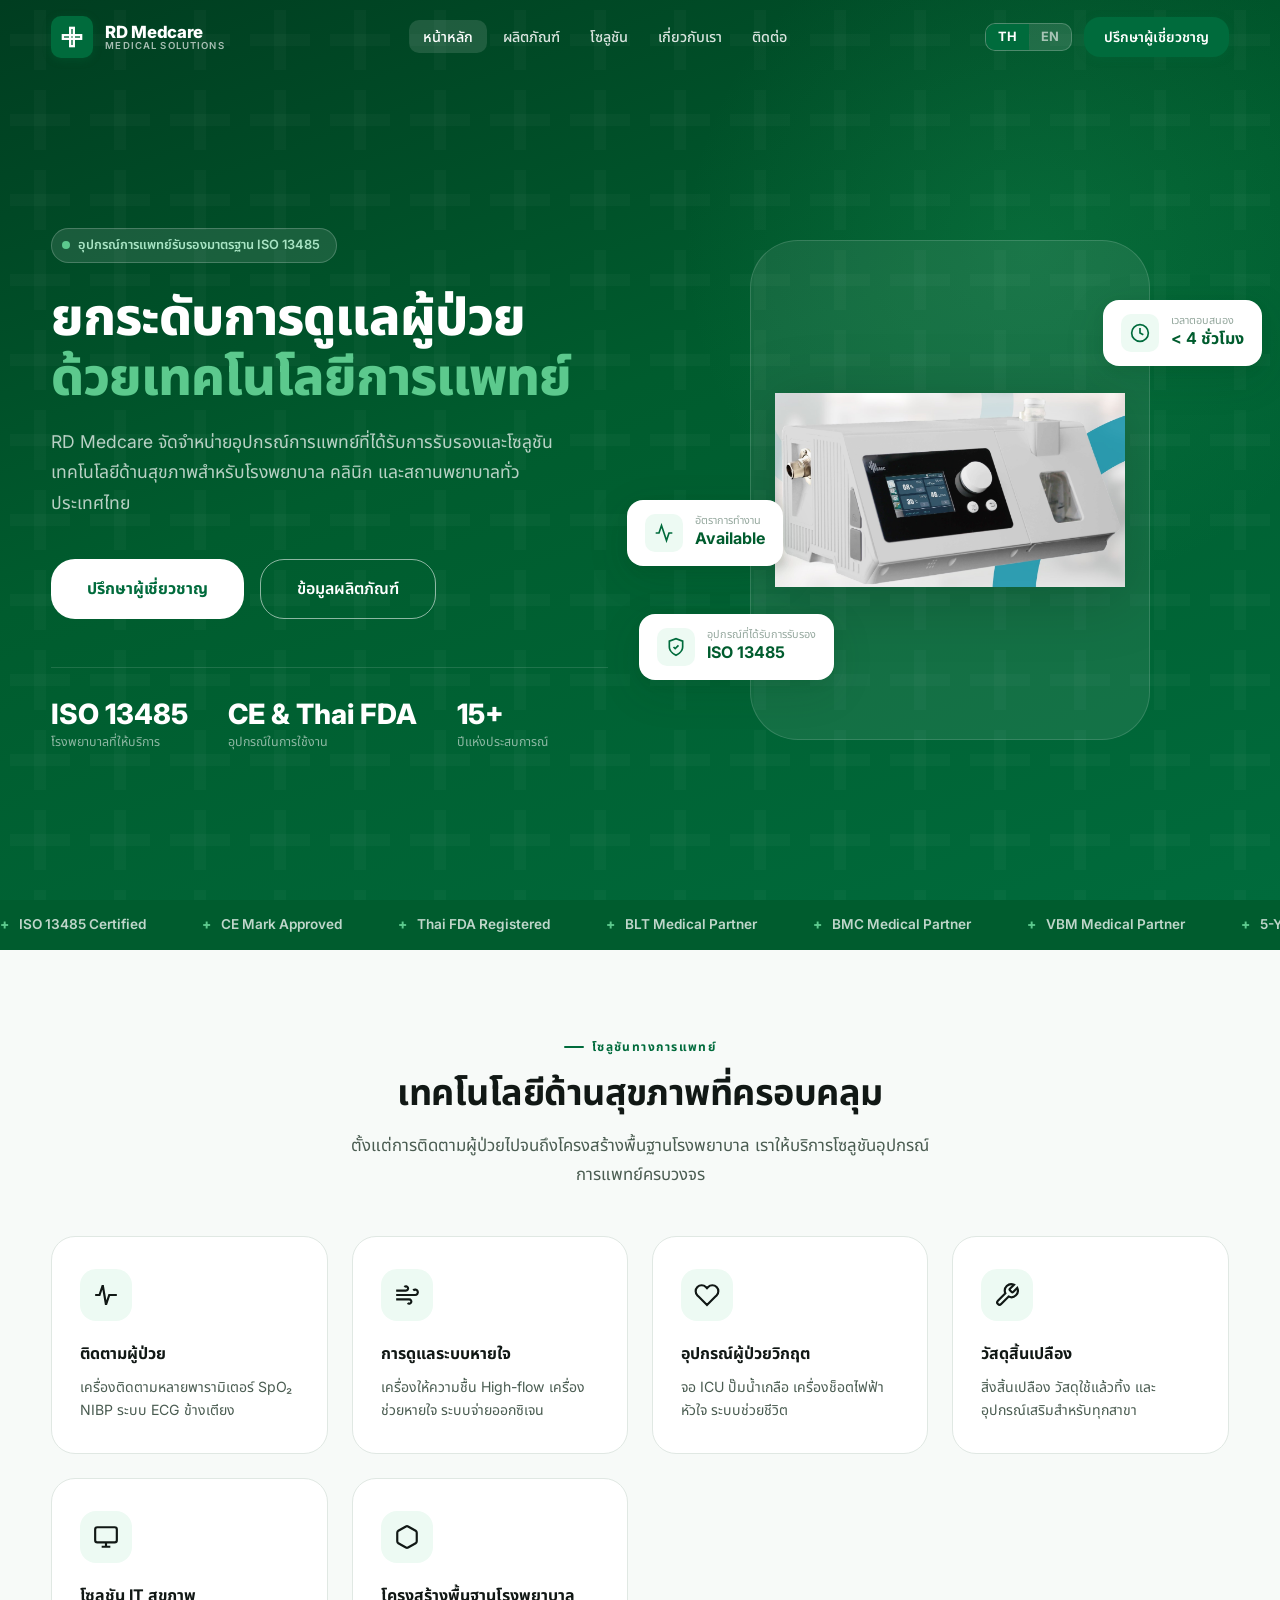
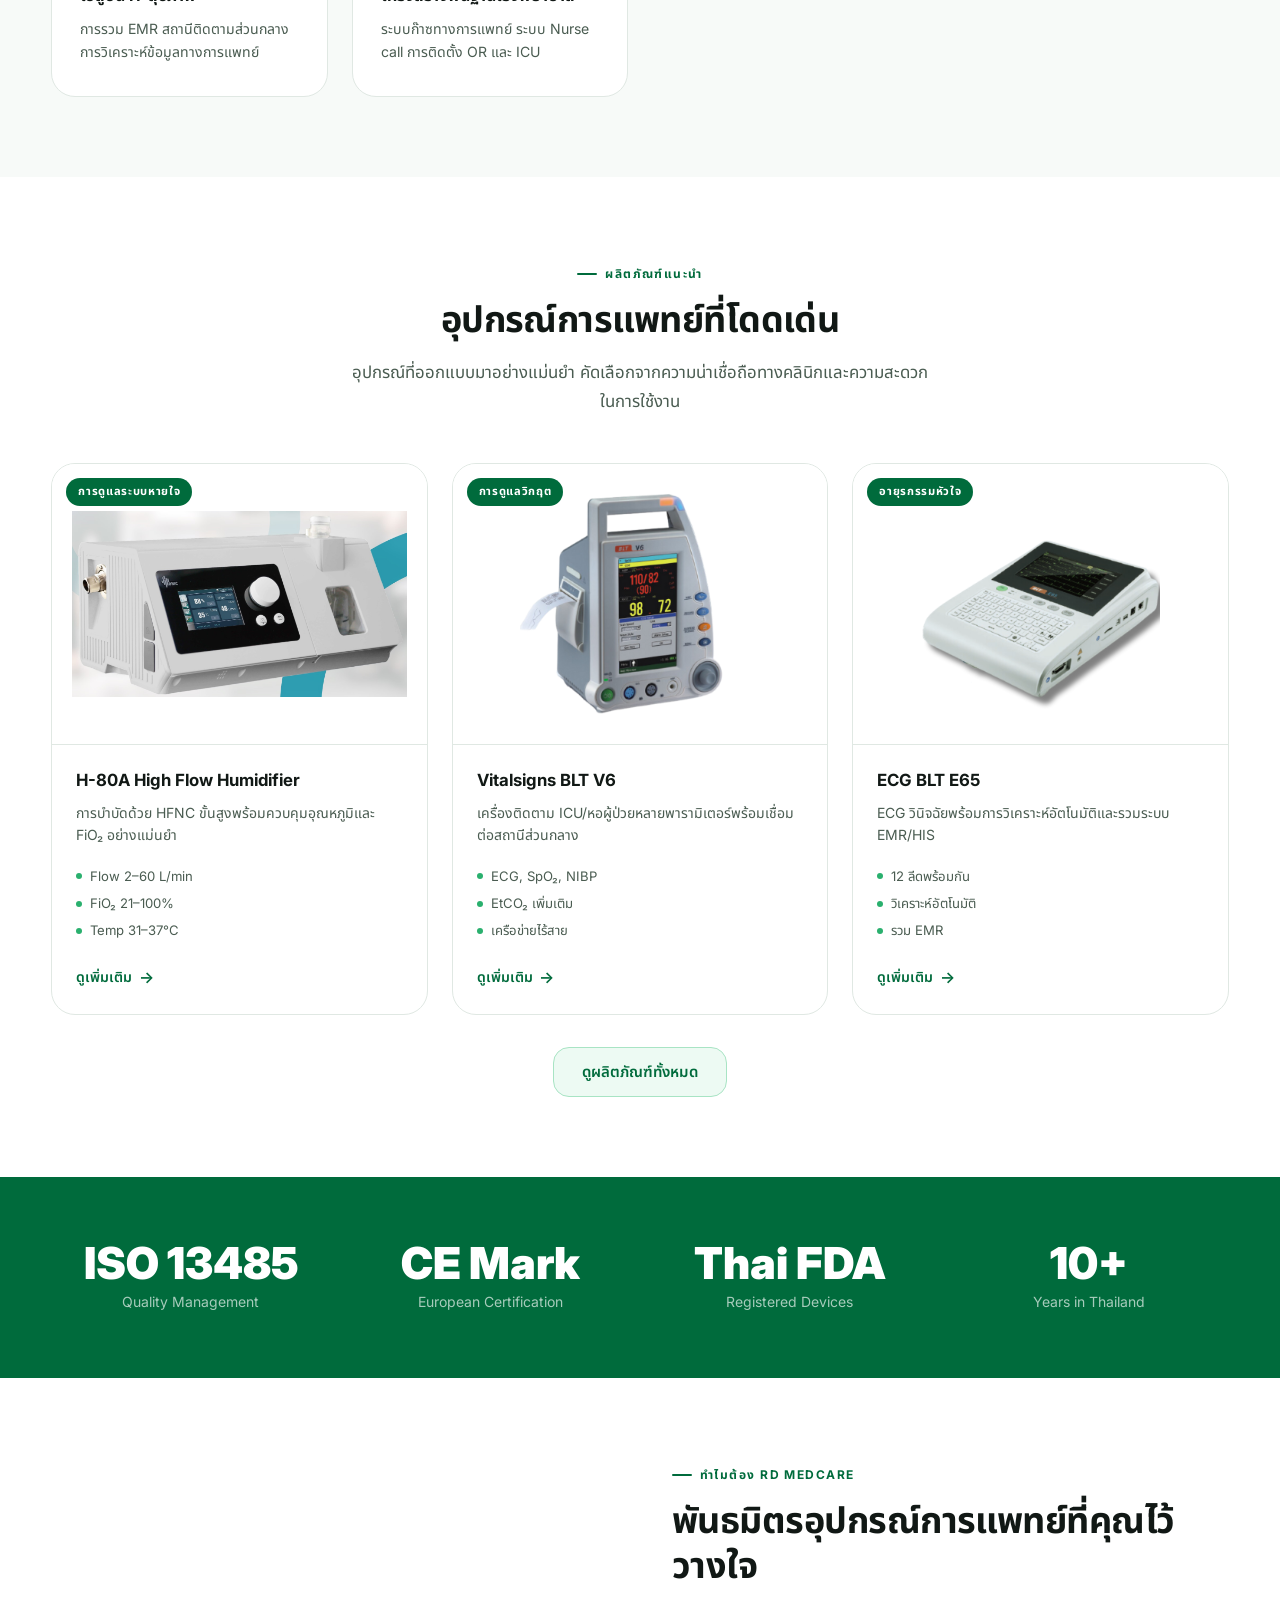
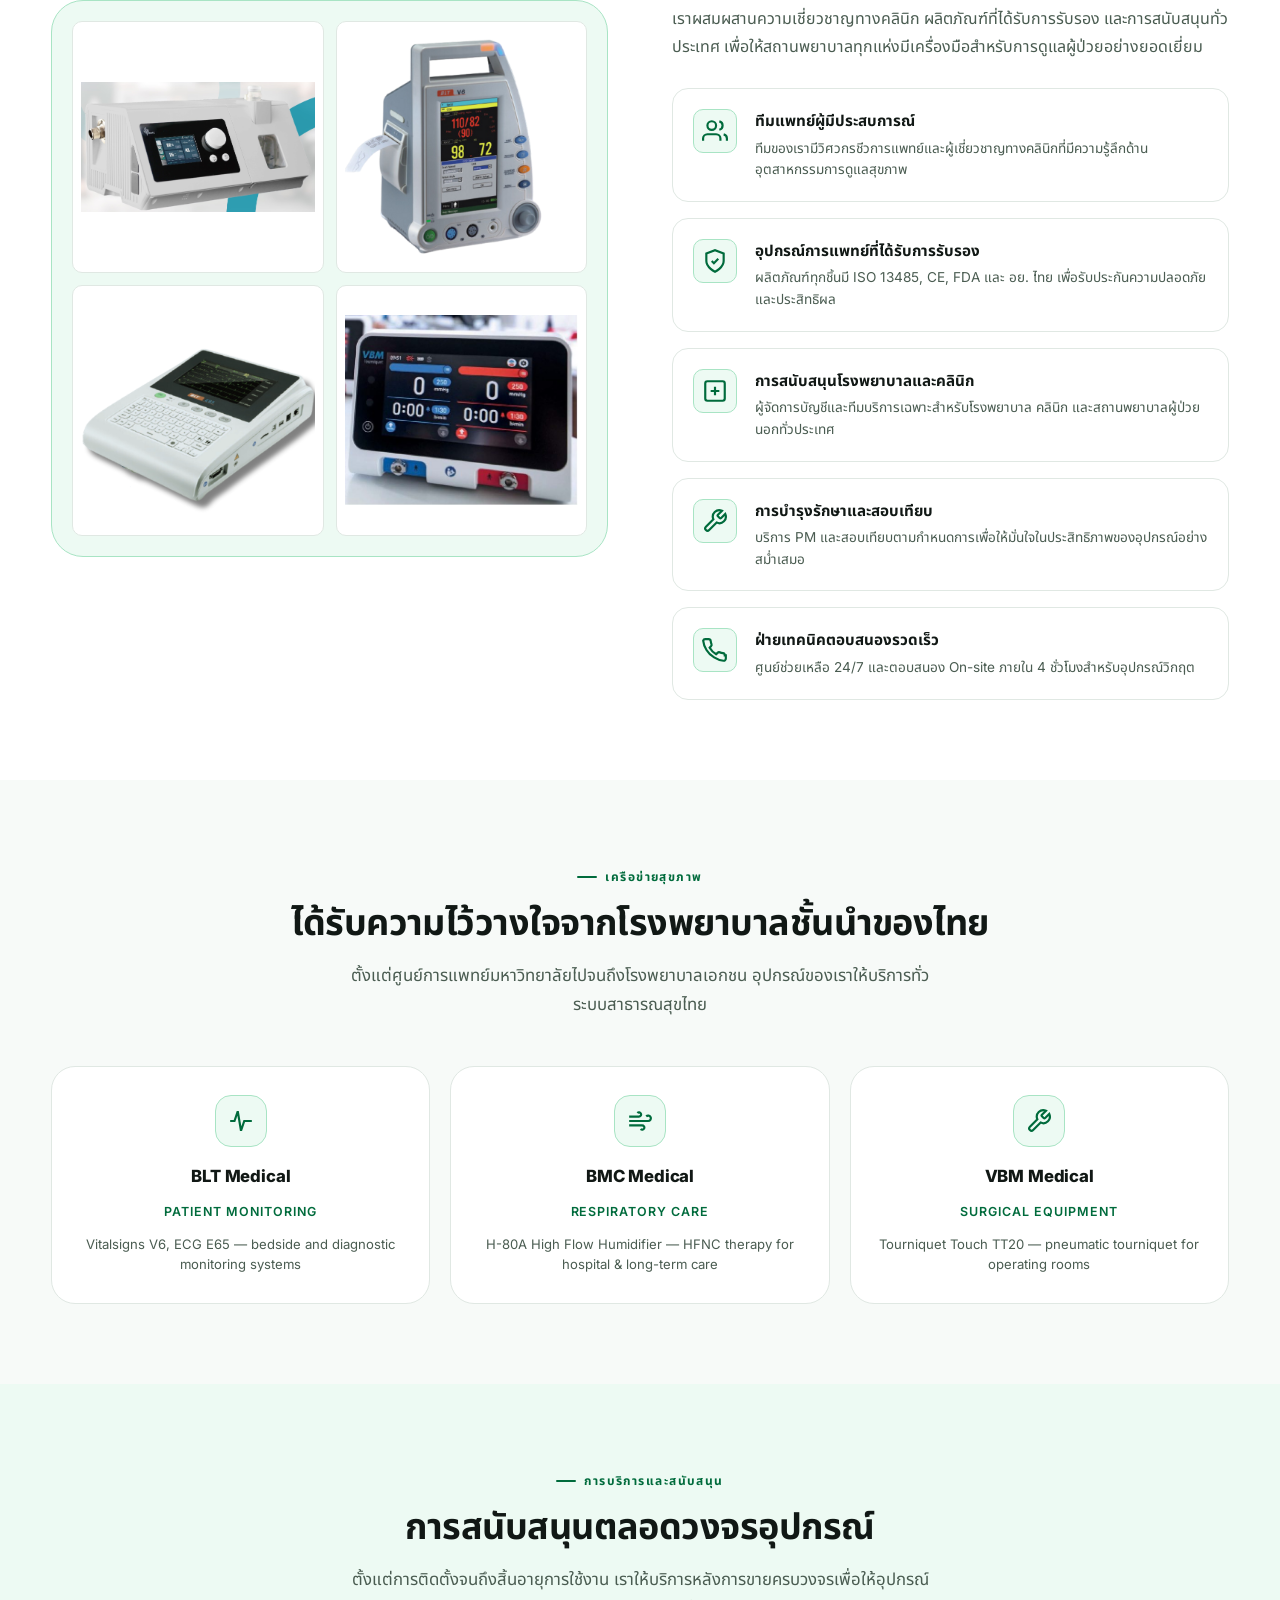
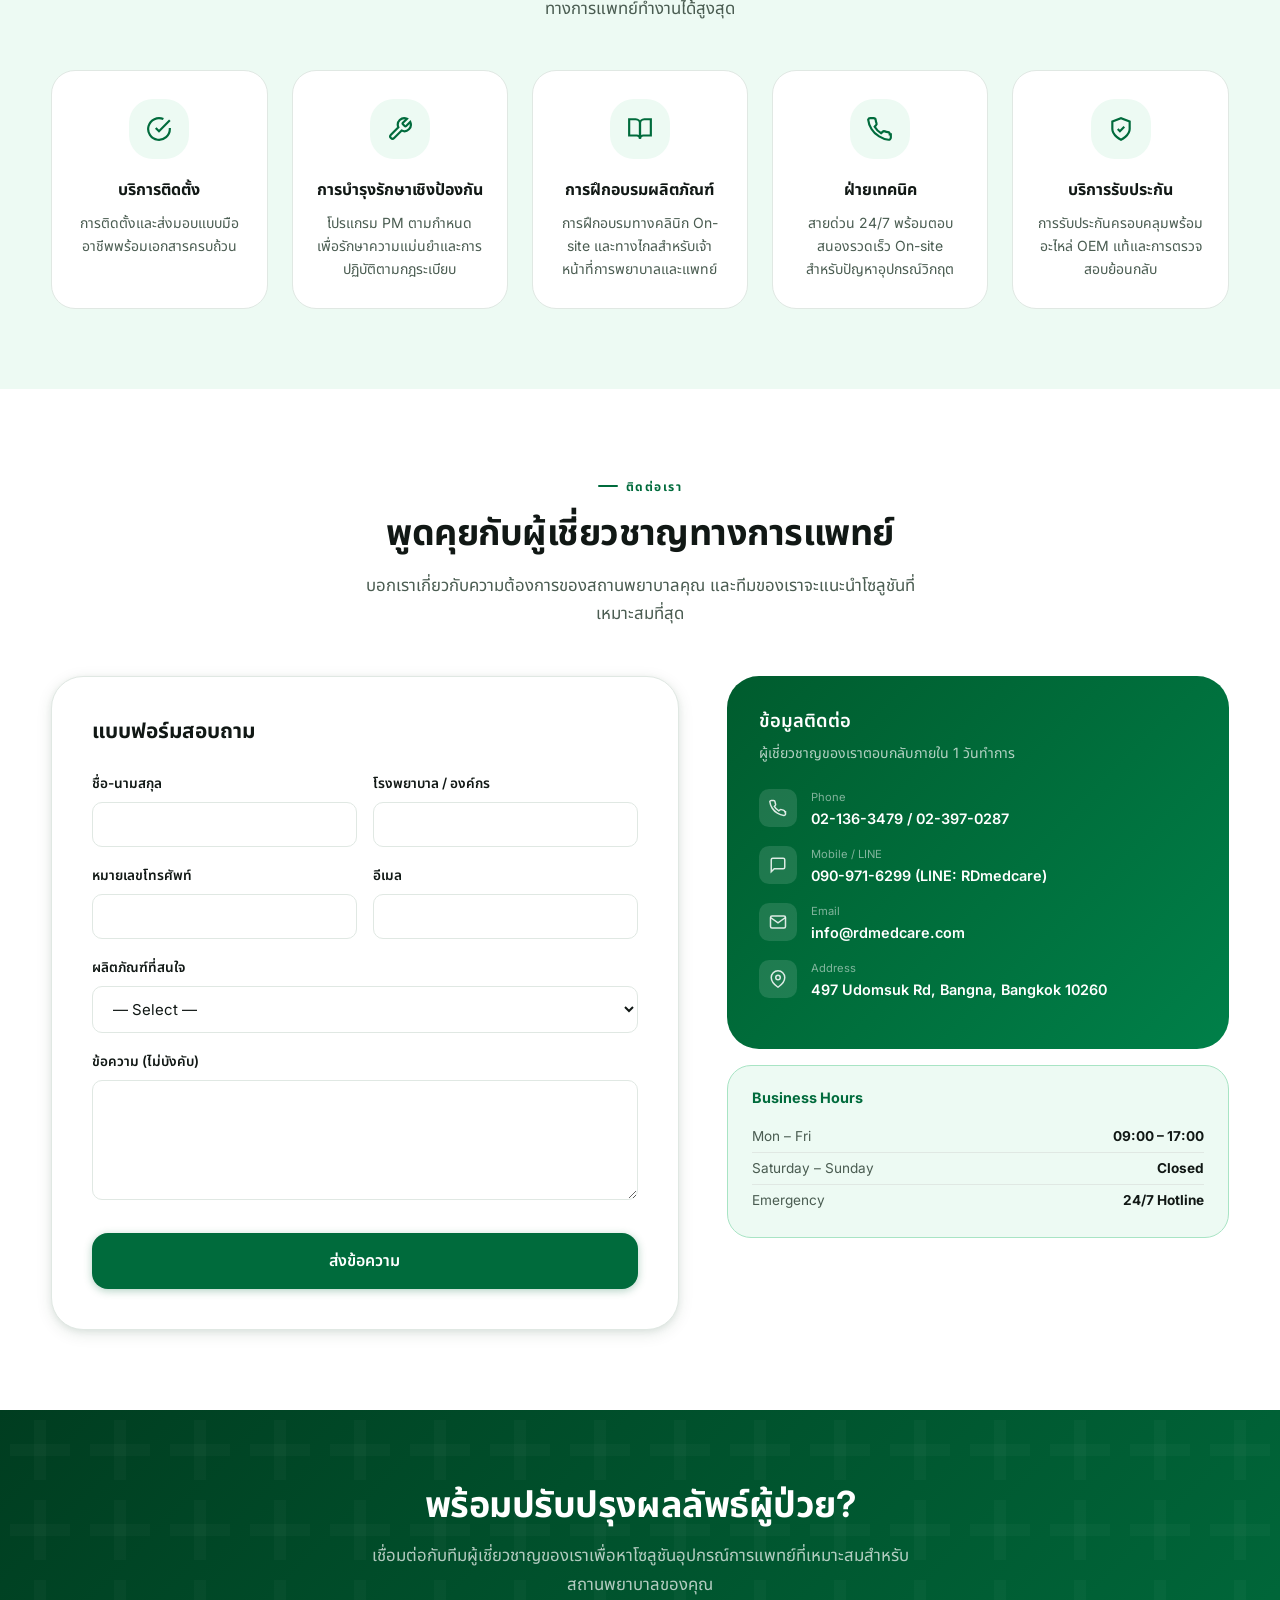
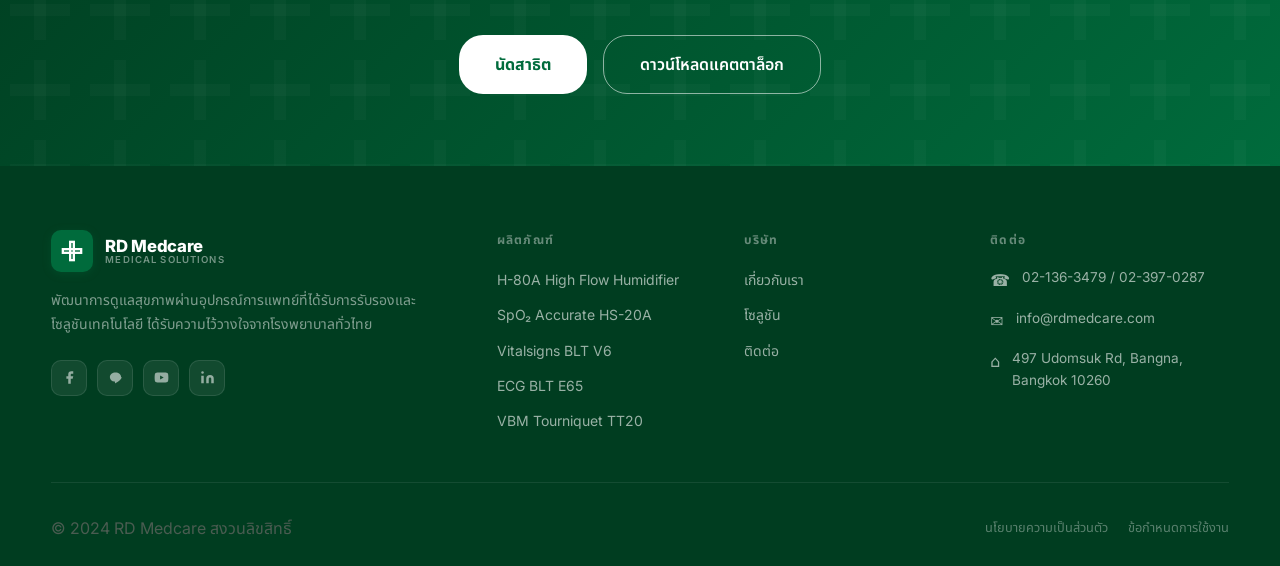
==== commit fb6a9b92: "v4.0 — Real contact info, CSS fixes, content cleanup, 404 page - Add real phone/address/LINE: 02-136" ====
--- a/index.html
+++ b/index.html
@@ -484,7 +484,7 @@
       <!-- Form -->
       <div class="contact-form-card fade-up">
         <h3 class="form-title" data-i18n="form_title">Enquiry Form</h3>
-        <form id="contactForm" novalidate>
+        <form id="contactForm" name="contact" netlify novalidate>
           <div class="form-row">
             <div class="form-group">
               <label class="form-label" data-i18n="form_name">Full Name</label>
@@ -538,7 +538,7 @@
             </div>
             <div>
               <div class="contact-detail-lbl">Phone</div>
-              <div class="contact-detail-val">+66 2-XXX-XXXX</div>
+              <div class="contact-detail-val">02-136-3479 / 02-397-0287</div>
             </div>
           </div>
           <div class="contact-detail">
@@ -546,8 +546,8 @@
               <svg viewBox="0 0 24 24" fill="none" stroke="rgba(255,255,255,0.85)" stroke-width="2"><path d="M21 15a2 2 0 0 1-2 2H7l-4 4V5a2 2 0 0 1 2-2h14a2 2 0 0 1 2 2z"/></svg>
             </div>
             <div>
-              <div class="contact-detail-lbl">LINE Official</div>
-              <div class="contact-detail-val">@rdmedcare</div>
+              <div class="contact-detail-lbl">Mobile / LINE</div>
+              <div class="contact-detail-val">090-971-6299 (LINE: RDmedcare)</div>
             </div>
           </div>
           <div class="contact-detail">
@@ -565,14 +565,14 @@
             </div>
             <div>
               <div class="contact-detail-lbl">Address</div>
-              <div class="contact-detail-val">Bangkok, Thailand</div>
+              <div class="contact-detail-val">497 Udomsuk Rd, Bangna, Bangkok 10260</div>
             </div>
           </div>
         </div>
         <div class="hours-card">
           <div class="hours-title">Business Hours</div>
-          <div class="hours-row"><span>Mon – Fri</span><strong>08:00 – 17:00</strong></div>
-          <div class="hours-row"><span>Saturday</span><strong>09:00 – 13:00</strong></div>
+          <div class="hours-row"><span>Mon – Fri</span><strong>09:00 – 17:00</strong></div>
+          <div class="hours-row"><span>Saturday – Sunday</span><strong>Closed</strong></div>
           <div class="hours-row"><span>Emergency</span><strong>24/7 Hotline</strong></div>
         </div>
       </div>
@@ -646,13 +646,13 @@
       </div>
       <div>
         <div class="footer-col-title" data-i18n="ft_contact">Contact</div>
-        <div class="footer-contact-item"><span>☎</span><span>+66 2-XXX-XXXX</span></div>
+        <div class="footer-contact-item"><span>☎</span><span>02-136-3479 / 02-397-0287</span></div>
         <div class="footer-contact-item"><span>✉</span><span>info@rdmedcare.com</span></div>
-        <div class="footer-contact-item"><span>⌂</span><span>Bangkok, Thailand</span></div>
+        <div class="footer-contact-item"><span>⌂</span><span>497 Udomsuk Rd, Bangna, Bangkok 10260</span></div>
       </div>
     </div>
     <div class="footer-bottom">
-      <p data-i18n="footer_copy">© 2024 RD Medcare. All rights reserved.</p>
+      <p data-i18n="footer_copy">© 2026 RD Medcare. All rights reserved.</p>
       <div class="footer-legal">
         <a href="#" data-i18n="footer_privacy">Privacy Policy</a>
         <a href="#" data-i18n="footer_terms">Terms of Use</a>
--- a/assets/css/styles.css
+++ b/assets/css/styles.css
@@ -1209,6 +1209,163 @@
 .hidden       { display: none !important; }
 .sr-only { position: absolute; width: 1px; height: 1px; padding: 0; margin: -1px; overflow: hidden; clip: rect(0,0,0,0); border: 0; }
 
+/* ─── Solutions page ─────────────────────────────────────── */
+.solution-item {
+  display: grid;
+  grid-template-columns: 1fr 1fr;
+  gap: 4rem;
+  align-items: center;
+  padding: 3.5rem 0;
+  border-bottom: 1px solid var(--border);
+}
+.solution-item:last-child { border-bottom: none; }
+.solution-item.reverse .solution-img { order: 2; }
+.solution-item.reverse > div:last-child { order: 1; }
+@media (max-width: 768px) {
+  .solution-item { grid-template-columns: 1fr; gap: 2rem; padding: 2.5rem 0; }
+  .solution-item.reverse .solution-img { order: 0; }
+  .solution-item.reverse > div:last-child { order: 0; }
+}
+.solution-img {
+  aspect-ratio: 4 / 3;
+  border-radius: var(--r-xl);
+  overflow: hidden;
+  display: flex;
+  align-items: center;
+  justify-content: center;
+  background: linear-gradient(135deg, var(--green-800) 0%, var(--green-600) 100%);
+  border: 1px solid var(--green-700);
+}
+.solution-img svg { width: 70%; height: 70%; opacity: 0.9; }
+.solution-tag {
+  display: inline-block;
+  font-size: 0.72rem;
+  font-weight: 700;
+  letter-spacing: 0.08em;
+  text-transform: uppercase;
+  color: var(--primary);
+  background: var(--green-50);
+  border: 1px solid var(--green-200);
+  border-radius: 999px;
+  padding: 0.2rem 0.85rem;
+  margin-bottom: 0.875rem;
+}
+.solution-title { font-size: clamp(1.2rem, 2.5vw, 1.5rem); margin-bottom: 0.875rem; }
+.solution-desc  { color: var(--text-secondary); line-height: 1.75; margin-bottom: 1.25rem; }
+.solution-features {
+  list-style: none;
+  padding: 0;
+  margin: 0 0 1.75rem;
+  display: flex;
+  flex-direction: column;
+  gap: 0.5rem;
+}
+.solution-features li {
+  display: flex;
+  align-items: center;
+  gap: 0.625rem;
+  font-size: 0.9rem;
+  color: var(--text-secondary);
+}
+.solution-features li::before {
+  content: '';
+  width: 6px; height: 6px;
+  border-radius: 50%;
+  background: var(--primary);
+  flex-shrink: 0;
+}
+
+/* ─── Why-card (dark-background variant) ─────────────────── */
+.why-card {
+  background: rgba(255,255,255,0.07);
+  border: 1px solid rgba(255,255,255,0.12);
+  border-radius: var(--r-lg);
+  padding: 2rem 1.5rem;
+  text-align: center;
+  transition: var(--trans);
+}
+.why-card:hover { background: rgba(255,255,255,0.12); }
+.why-icon {
+  display: flex;
+  align-items: center;
+  justify-content: center;
+  width: 56px; height: 56px;
+  border-radius: var(--r-md);
+  background: rgba(255,255,255,0.1);
+  margin: 0 auto 1.125rem;
+}
+.why-icon svg { width: 28px; height: 28px; stroke: rgba(255,255,255,0.9); }
+.why-card .why-title { color: var(--white); font-weight: 700; font-size: 0.97rem; margin-bottom: 0.4rem; }
+.why-card .why-desc  { font-size: 0.85rem; color: rgba(255,255,255,0.65); line-height: 1.65; }
+
+/* ─── Dark section (solutions/about why + certs sections) ─── */
+.section-dark {
+  background: linear-gradient(135deg, var(--green-900) 0%, var(--green-800) 100%);
+}
+
+/* ─── CTA section (secondary pages) ─────────────────────── */
+.cta-section {
+  background: linear-gradient(135deg, var(--green-900) 0%, var(--green-700) 100%);
+  position: relative;
+  overflow: hidden;
+}
+.cta-section::before {
+  content: '';
+  position: absolute;
+  inset: 0;
+  background: url("data:image/svg+xml,%3Csvg width='80' height='80' viewBox='0 0 80 80' xmlns='http://www.w3.org/2000/svg'%3E%3Cg fill='%23ffffff' fill-opacity='0.025'%3E%3Crect x='34' y='10' width='12' height='60'/%3E%3Crect x='10' y='34' width='60' height='12'/%3E%3C/g%3E%3C/svg%3E");
+}
+
+/* ─── Contact page ───────────────────────────────────────── */
+.contact-form-wrap {
+  background: var(--white);
+  border: 1px solid var(--border);
+  border-radius: var(--r-xl);
+  padding: 2.5rem;
+  box-shadow: var(--shadow-md);
+}
+@media (max-width: 600px) { .contact-form-wrap { padding: 1.5rem; } }
+.contact-info-card {
+  background: linear-gradient(135deg, var(--green-800), var(--green-600));
+  border-radius: var(--r-xl);
+  padding: 2rem 1.75rem;
+  color: var(--white);
+}
+.contact-info-title { color: var(--white); font-size: 1.15rem; font-weight: 700; margin-bottom: 0.4rem; }
+.contact-info-desc  { color: rgba(255,255,255,0.7); font-size: 0.875rem; margin-bottom: 1.75rem; line-height: 1.6; }
+.contact-item {
+  display: flex;
+  gap: 0.875rem;
+  align-items: flex-start;
+  margin-bottom: 1.125rem;
+}
+.contact-item-icon {
+  width: 38px; height: 38px;
+  background: rgba(255,255,255,0.12);
+  border-radius: var(--r-sm);
+  display: flex;
+  align-items: center;
+  justify-content: center;
+  font-size: 1.1rem;
+  flex-shrink: 0;
+}
+.contact-item-label { font-size: 0.7rem; color: rgba(255,255,255,0.5); margin-bottom: 0.15rem; }
+.contact-item-value { font-size: 0.9rem; font-weight: 600; color: var(--white); }
+.map-placeholder {
+  margin-top: 1.5rem;
+  aspect-ratio: 16 / 9;
+  border-radius: var(--r-md);
+  background: rgba(255,255,255,0.07);
+  border: 1px dashed rgba(255,255,255,0.2);
+  display: flex;
+  flex-direction: column;
+  align-items: center;
+  justify-content: center;
+  gap: 0.5rem;
+  color: rgba(255,255,255,0.4);
+  font-size: 0.8rem;
+}
+
 /* ─── Responsive ─────────────────────────────────────────── */
 @media (max-width: 768px) {
   .section { padding-block: 3.5rem; }
